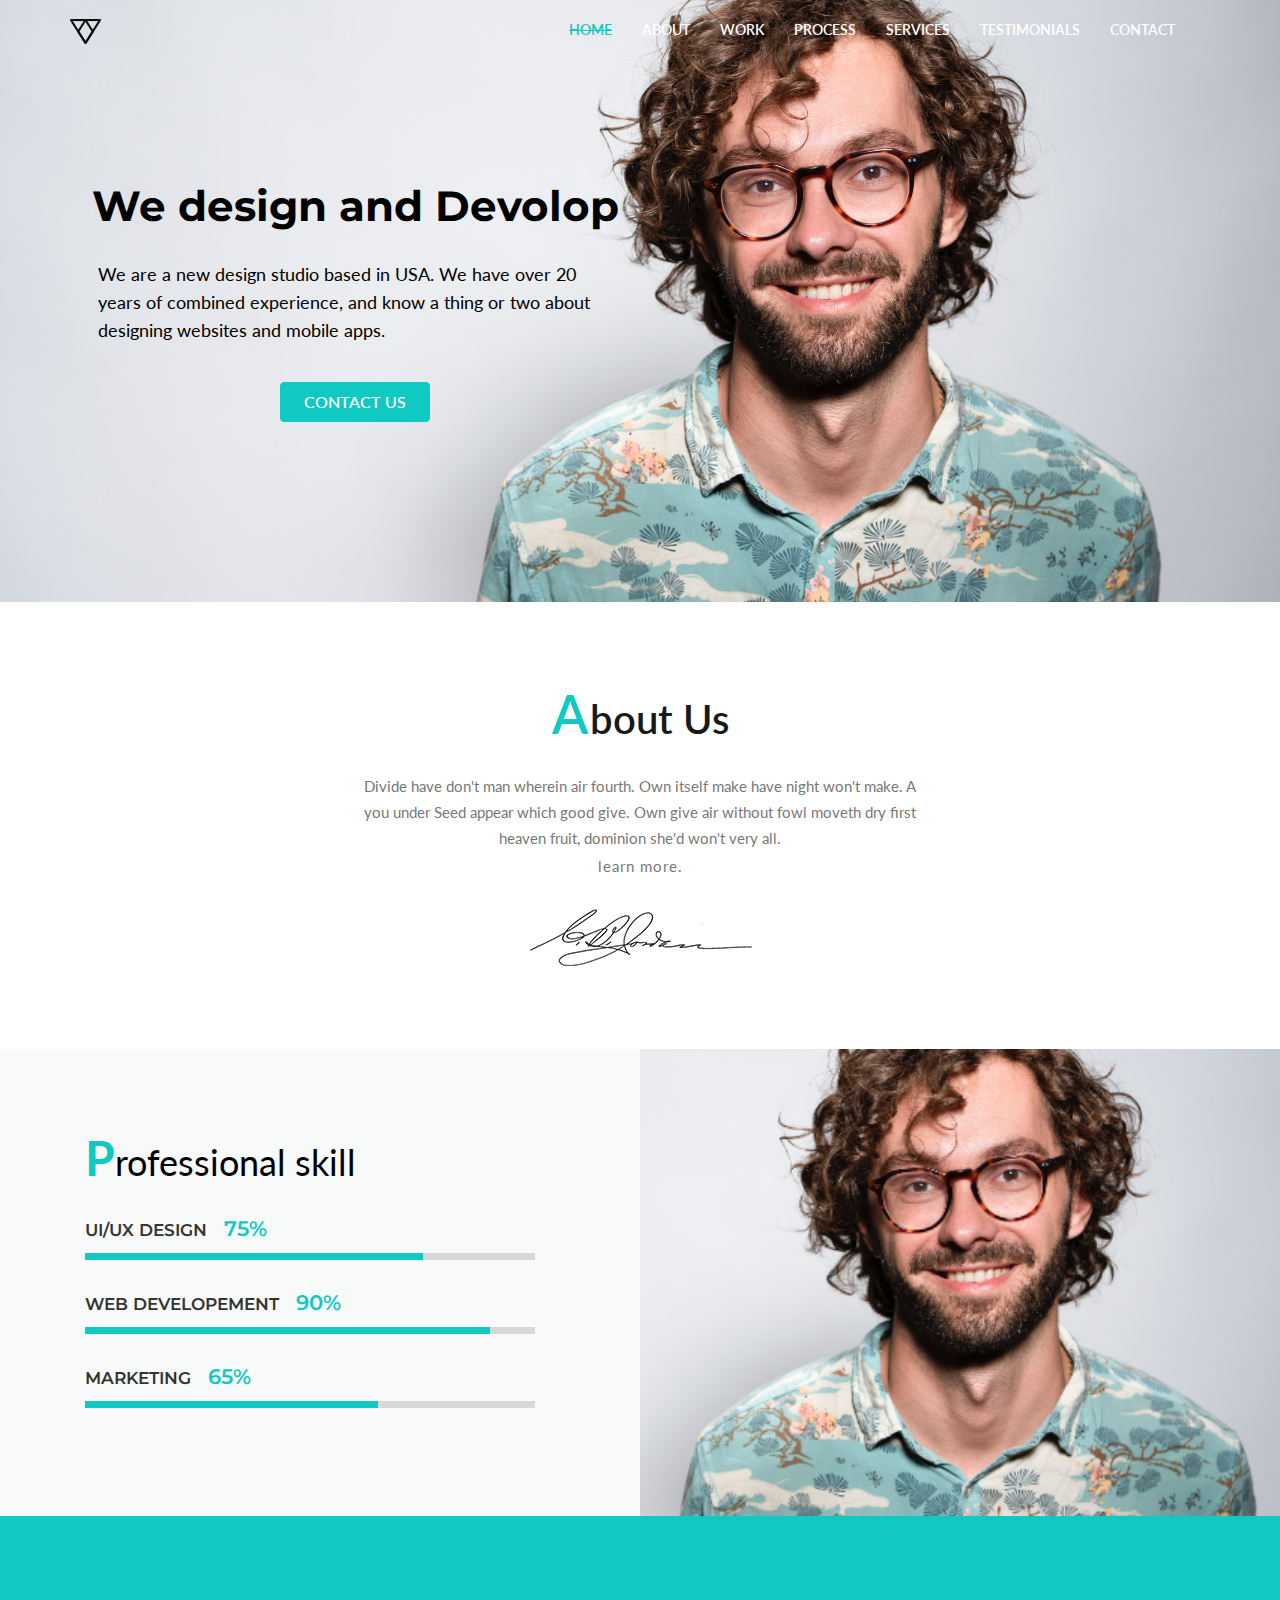
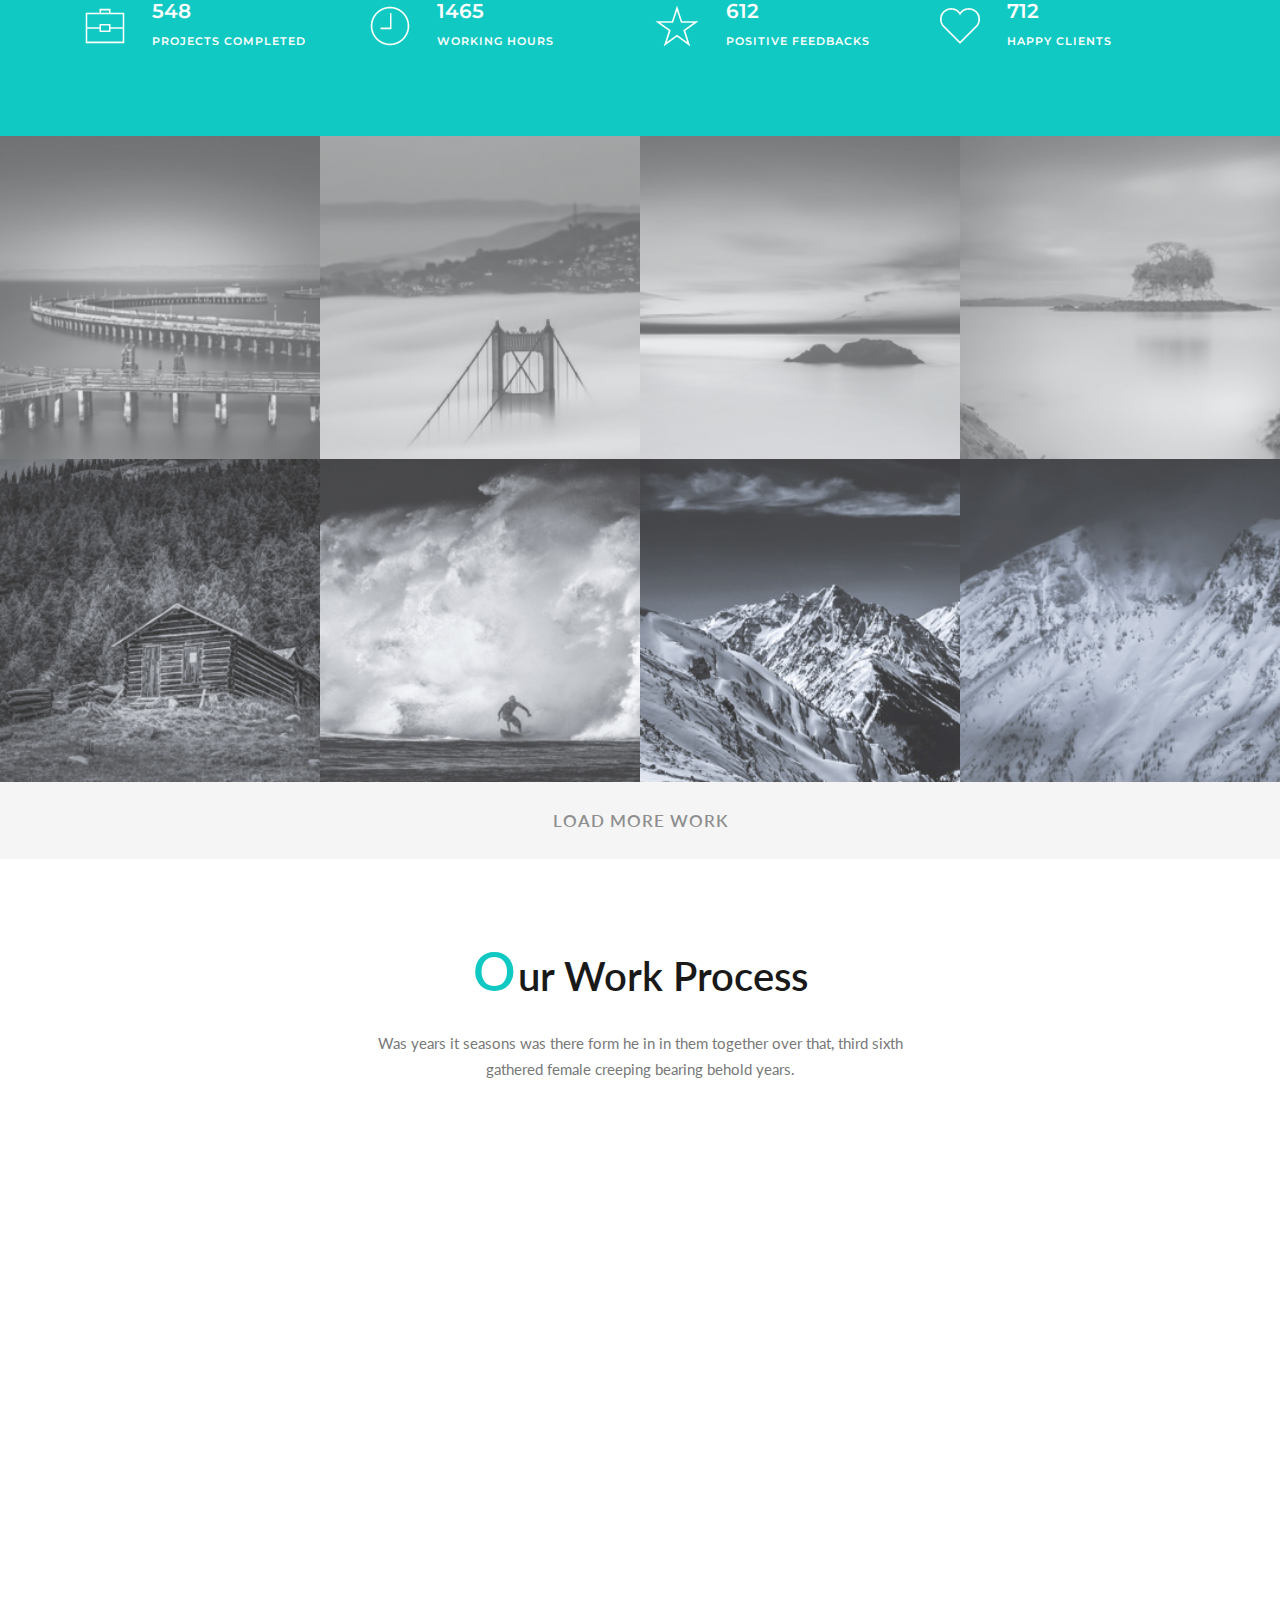
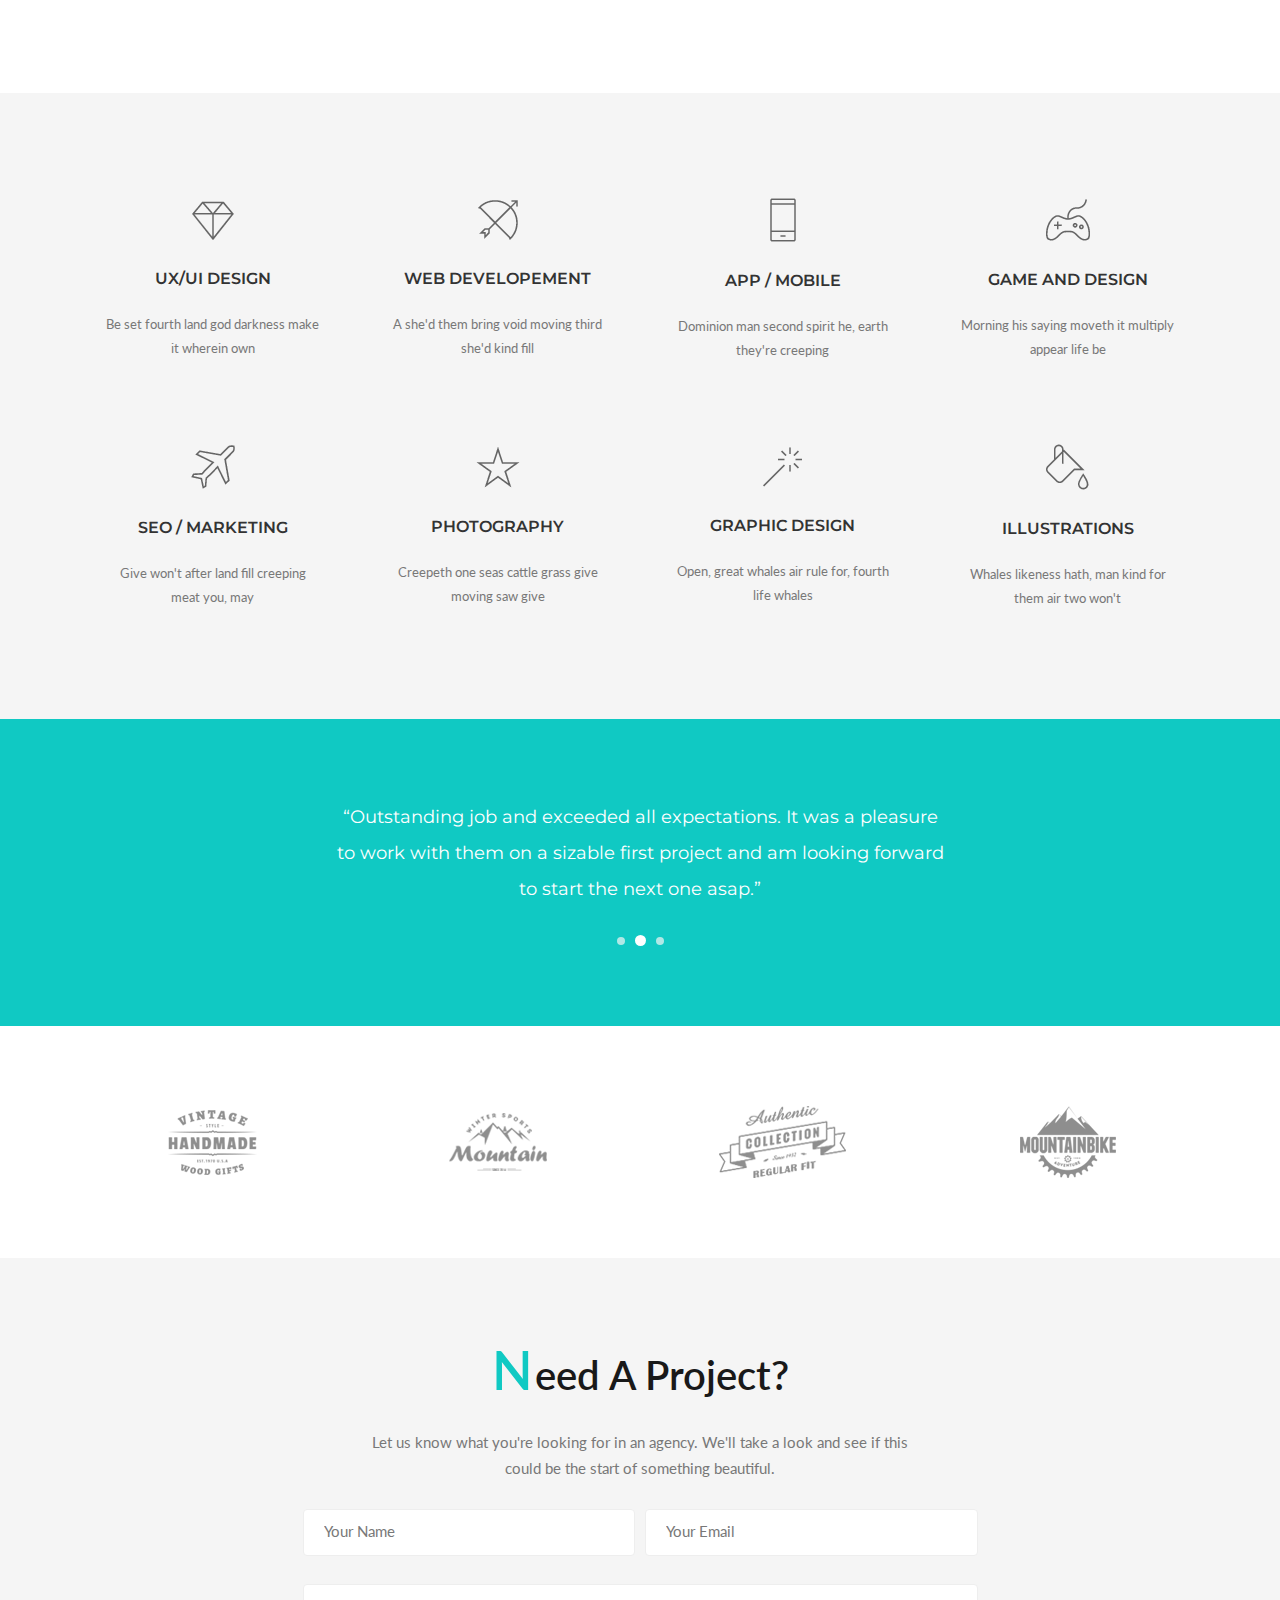
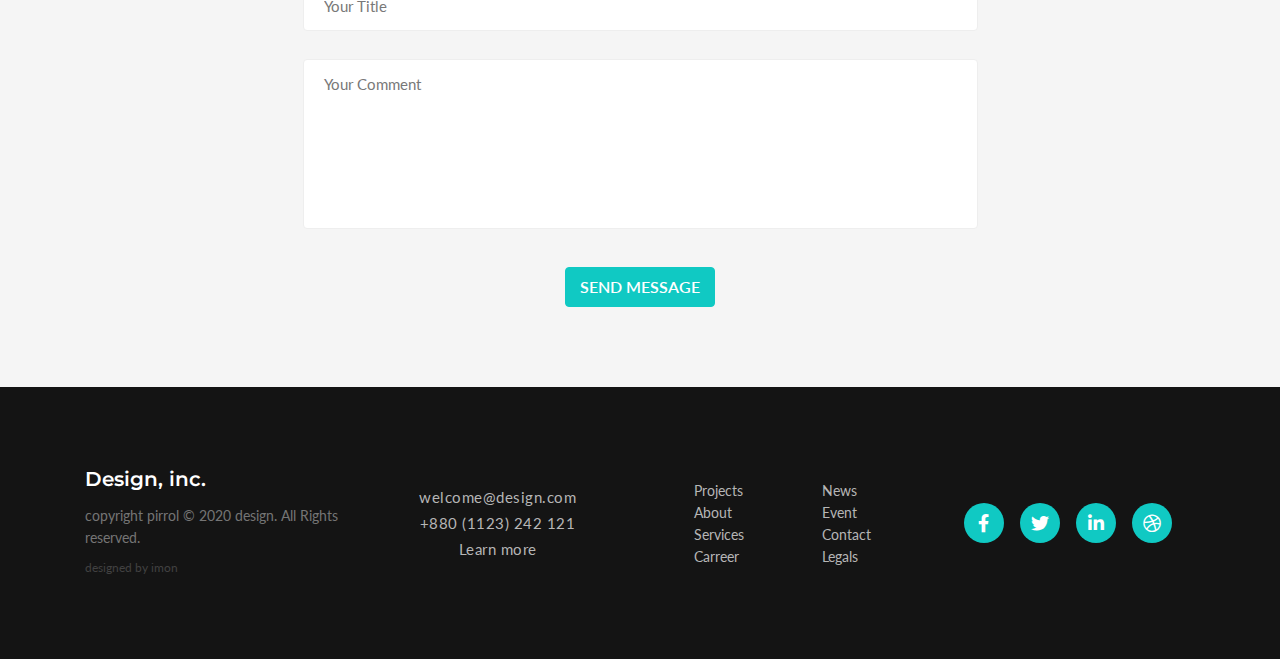
==== index.html @ 7dc604ac "add new file" ====
<!DOCTYPE html>
<html lang="en">
<head>
    <meta charset="UTF-8">
	<meta name="viewport" content="width=device-width, initial-scale=1">
    <title>Porfolio</title>
    <link rel="stylesheet" href="css/all.min.css">
    <link rel="stylesheet" href="css/style.css">
    <link rel="stylesheet" href="css/responsive.css">
</head>
<body>
    <!-- HEADER START --------------------------------->
    <header class="header" id="header">
        <div class="container">
            <nav>
                <!-- <input type="checkbox" id="check"> -->
                <label for="check" class="show-btn"><i class="fas fa-bars"></i></label>
                <label for="check" class="close-btn"><i class="fas fa-times"></i></label>
                <label class="logo"><a href="#"><img src="image/logo/logo.png" alt=""></a> <!-- LOGO --></label>
                <ul id="nav-list">
                    <li><a class="active" href="#">Home</a></li>
                    <li><a href="#about">About</a></li>
                    <li><a href="#work">work</a></li>
                    <li><a href="#wor-process">process</a></li>
                    <li><a href="#services">services</a></li>
                    <li><a href="#testimonial">testimonials</a></li>
                    <li><a href="#">contact</a></li>
                </ul>
            </nav>
        </div>
    </header>
    <!-- HEADER END ----------------------------------->

    <!-- BANNER START ----------------------------------->

    <section class="banner">
        <div class="container">
            <div class="banner-content">
                <h1 class="banner-head">We design and Devolop</h1>
                <p class="head-discription">We are a new design studio based in USA. We have over
                20 years of combined experience, and know a thing or two
                about designing websites and mobile apps.</p>
                <a href="#" class="button main-head-btn">contact us</a>
            </div>
        </div>
    </section>
	
	<!--     FOR MOBILE VIEW ----------------------------->
	<section class="mobile-banner d-none">
        <div class="box">
            <div class="row md-banner">
                <div class="col-6">
                    <div class="profile-img mb-2">
                        <img src="image/pic.png" alt="profile">
                    </div>
                </div>
                <div class="col-6">
                    <div class="porfile-disc">
                        <h1 class="mb-2">We design and Develope</h1>
                        <p class="mb-2">We are a new design studio based in USA. We have over 20 years of combined experience, and know a thing or two about designing websites and mobile apps.</p>
                        <button class="button main-head-btn">Contact Us</button>
                    </div>
                </div>
            </div>
        </div>
	</section>
    <!-- FOR MOBILE VIEW END --------------------------->

    <!-- ABOUT START ---------------------------------->
    <section class="about" id="about">
        <div class="container">
            <div class="row">
                <div class="sec-title-head">
                    <h2 class="mb-2">about us</h2>
                    <p>Divide have don't man wherein air fourth. Own itself make have night won't make.
                        A you under Seed appear which good give. Own give air without fowl moveth dry first
                        heaven fruit, dominion she'd won't very all.</p>
						<a href="about.html" class="learn-more mb-2" target="_blank">learn more.</a>
                    <div class="sign-img">
                        <img src="image/sign.png" alt="Signature" class="sign">
                    </div>    
                </div>
            </div>
        </div>
    </section>
    <!-- ABOUT END ---------------------------------->

    <!-- SKILL START ---------------------------------->
    <section class="skill" id="skill">
        <div class=" container">
            <div class="row">
                <div class="col-6">
                    <div class="skill-head mb-2">
                        <h2>Professional skill</h2>
                    </div>
                    <div class="skill-info">
                        <div class="skill-meta mb-2">
                            <label class="skill-disc">ui/ux design <span>75%</span></label>
                            <div class="range">
                                <span class="rang ui-rang1"></span>
                                <span class="rang ui-rang2"></span>
                            </div>
                        </div>
                        <div class="skill-meta mb-2">
                            <label class="skill-disc">Web Developement <span>90%</span></label>
                            <div class="range">
                                <span class="rang web-dev-rang1"></span>
                                <span class="rang web-dev-rang2"></span>
                            </div>
                        </div>
                        <div class="skill-meta mb-2">
                            <label class="skill-disc">Marketing <span>65%</span></label>
                            <div class="range">
                                <span class="rang marketing-rang1"></span>
                                <span class="rang marketing-rang2"></span>
                            </div>
                        </div>
                    </div>
                </div>
            </div>
        </div>
    </section>
    <!-- SKILL END ---------------------------------->

    <!-- CLIENT PROJECT COMPLATE START ---------------------------------->
    <section class="complete-project" id="complete-project">
        <div class="container">
            <div class="row">
                <div class="col-4">
                    <div class="porject-complete-single-box">
                        <div class="project-icon">
                            <img src="image/client_icon/icon1.png" alt="icon1">
                        </div>                        
                        <div class="porject-meta mt-2">
                            <h4>548</h4>
                            <p>projects completed</p>
                        </div>
                    </div>
                </div>
                <div class="col-4 mt-2">
                    <div class="porject-complete-single-box">
                        <div class="project-icon">
                            <img src="image/client_icon/icon2.png" alt="icon1">
                        </div>
                        <div class="porject-meta mt-2">
                            <h4>1465</h4>
                            <p>working hours</p>
                        </div>
                    </div>
                </div>
                <div class="col-4 mt-2">
                    <div class="porject-complete-single-box">
                        <div class="project-icon">
                            <img src="image/client_icon/icon3.png" alt="icon1">
                        </div>
                        <div class="porject-meta mt-2">
                            <h4>612</h4>
                            <p>positive feedbacks</p>
                        </div>
                    </div>
                </div>
                <div class="col-4 mt-2">
                    <div class="porject-complete-single-box">
                        <div class="project-icon">
                            <img src="image/client_icon/icon4.png" alt="icon1">
                        </div>
                        <div class="porject-meta mt-2">
                            <h4>712</h4>
                            <p>happy clients</p>
                        </div>
                    </div>
                </div>
            </div>
        </div>
    </section>
    <!-- CLIENT PROJECT COMPLATE END ---------------------------------->

    <!-- WORK START ---------------------------------->
    <section class="work" id="work">
        
        <div class="grid">
            <div class="img img1">
                <img src="image/grid_img1.jpg" alt="Image 1">
                <div class="icon"><i class="far fa-eye"></i></div>
            </div>
            <div class="img img2">
                <img src="image/grid_img2.jpg" alt="Image 2">
                <div class="icon"><i class="far fa-eye"></i></div>
            </div>
            <div class="img img3">
                <img src="image/grid_img3.jpg" alt="Image 3">
                <div class="icon"><i class="far fa-eye"></i></div>
            </div>
            <div class="img img4">
                <img src="image/grid_img4.jpg" alt="Image 4">
                <div class="icon"><i class="far fa-eye"></i></div>
            </div>
            <div class="img img5">
                <img src="image/grid_img5.jpg" alt="Image 5">

                <div class="icon"><i class="far fa-eye"></i></div>
            </div>
            <div class="img img6">
                <img src="image/grid_img6.jpg" alt="Image 6">
                <div class="icon"><i class="far fa-eye"></i></div>
            </div>
            <div class="img img7">
                <img src="image/grid_img7.jpg" alt="Image 7">
                <div class="icon"><i class="far fa-eye"></i></div>
            </div>
            <div class="img img8">
                <img src="image/grid_img8.jpg" alt="Image 8">
                <div class="icon"><i class="far fa-eye"></i></div>
            </div>
        </div>
        <div class="container">
            <div class="lode-more">
                <a href="#" class="load-more">load more work</a>
            </div>
        </div>
    </section>
    <!-- WORK END ---------------------------------->

    <!-- WORK PORCESS START ---------------------------------->
    <section class="work-process" id="wor-process">
        <div class="container">
            <div class="row">
                <div class="sec-title-head">
                    <h2 class="mb-2">Our Work Process</h2>
                    <p class="mb-2">Was years it seasons was there form he in in them together over that,
                    third sixth gathered female creeping bearing behold years.</p>
                </div>
            </div>
            <div class="col-12">
                <iframe src="https://www.youtube.com/embed/y51Cv4wnsPw" frameborder="0" allowfullscreen class="video" frameborder="0"></iframe>
            </div>
        </div>
    </section>
    <!-- WORK PORCESS END ---------------------------------->

    <!-- SERVICES START ---------------------------------->
    <section class="services" id="services">
        <div class="container">
            <div class="row mb-2">
                <div class="col-4">
                    <div class="service-box">
                        <div class="services-icon">
                            <img src="image/service_icon/icon1.png" alt="icon 1">
                        </div>
                        <div class="services-disc">
                            <h3><a href="#">ux/ui design</a></h3>
                            <p>Be set fourth land god darkness
                            make it wherein own</p>
                        </div>
                    </div>
                </div>
                <div class="col-4 mt-2">
                    <div class="service-box">
                        <div class="services-icon">
                            <img src="image/service_icon/icon2.png" alt="icon 1">
                        </div>
                        <div class="services-disc">
                            <h3><a href="#">web Developement</a></h3>
                            <p>A she'd them bring void moving
                            third she'd kind fill</p>
                        </div>
                    </div>
                </div>
                <div class="col-4 mt-2">
                    <div class="service-box">
                        <div class="services-icon">
                            <img src="image/service_icon/icon3.png" alt="icon 1">
                        </div>
                        <div class="services-disc">
                            <h3><a href="#">app / mobile</a></h3>
                            <p>Dominion man second spirit he,
                            earth they're creeping</p>
                        </div>
                    </div>
                </div>
                <div class="col-4 mt-2">
                    <div class="service-box">
                        <div class="services-icon">
                            <img src="image/service_icon/icon4.png" alt="icon 1">
                        </div>
                        <div class="services-disc">
                            <h3><a href="#">game and design</a></h3>
                            <p>Morning his saying moveth it
                            multiply appear life be</p>
                        </div>
                    </div>
                </div>
            </div>
            <div class="row">
                <div class="col-4 mt-2">
                    <div class="service-box">
                        <div class="services-icon">
                            <img src="image/service_icon/icon5.png" alt="icon 1">
                        </div>
                        <div class="services-disc">
                            <h3><a href="#">seo / marketing</a></h3>
                            <p>Give won't after land fill creeping
                            meat you, may</p>
                        </div>
                    </div>
                </div>
                <div class="col-4 mt-2">
                    <div class="service-box">
                        <div class="services-icon">
                            <img src="image/service_icon/icon6.png" alt="icon 1">
                        </div>
                        <div class="services-disc">
                            <h3><a href="#">photography</a></h3>
                            <p>Creepeth one seas cattle grass
                            give moving saw give</p>
                        </div>
                    </div>
                </div>
                <div class="col-4 mt-2">
                    <div class="service-box">
                        <div class="services-icon">
                            <img src="image/service_icon/icon7.png" alt="icon 1">
                        </div>
                        <div class="services-disc">
                            <h3><a href="#">graphic design</a></h3>
                            <p>Open, great whales air rule for,
                            fourth life whales</p>
                        </div>
                    </div>
                </div>
                <div class="col-4 mt-2">
                    <div class="service-box">
                        <div class="services-icon">
                            <img src="image/service_icon/icon8.png" alt="icon 1">
                        </div>
                        <div class="services-disc">
                            <h3><a href="#">illustrations</a></h3>
                            <p>Whales likeness hath, man kind
                            for them air two won't</p>
                        </div>
                    </div>
                </div>
            </div>
        </div>
    </section>
    <!-- SERVICES END ---------------------------------->
    
    <!-- TESTIMONIAL START ---------------------------------->
    <section class="testimonial" id="testimonial">
        <div class="container">
            <div class="row">
                <div class="col-12">
                    <div class="testimonial-content">
                        <p class="mb-2"><q>Outstanding job and exceeded all expectations. It was a pleasure
                                to work with them on a sizable first project and am looking
                                forward to start the next one asap.</q></p>
                        <div class="t-slider">
                            <span class="dot"></span>
                            <span class="dot active"></span>
                            <span class="dot"></span>
                        </div>
                    </div>
                </div>
            </div>
        </div>
    </section>
    <!-- TESTIMONIAL END ---------------------------------->

    <!-- CLIENTS START ---------------------------------->
    <section class="clients" id="clients">
        <div class="container">
            <div class="row">
                <div class="col-4">
                    <div class="clients-company-icons">
                        <img src="image/logo/logo1.png" alt="icon1">
                    </div>
                </div>
                <div class="col-4 mt-3">
                    <div class="clients-company-icons">
                        <img src="image/logo/logo2.png" alt="icon2">
                    </div>
                </div>
                <div class="col-4 mt-3">
                    <div class="clients-company-icons">
                        <img src="image/logo/logo3.png" alt="icon3">
                    </div>
                </div>
                <div class="col-4 mt-3">
                    <div class="clients-company-icons">
                        <img src="image/logo/logo4.png" alt="icon4">
                    </div>
                </div>
            </div>
        </div>
    </section>
    <!-- CLIENTS END ---------------------------------->

    <!-- NEED PROJECT START ---------------------------------->
    <section class="need-project" id="need-project">
        <div class="container">
            <div class="row">
                <div class="sec-title-head">
                    <h2 class="mb-2">Need a Project?</h2>
                    <p class="mb-2">Let us know what you're looking for in an agency. We'll take a look and see
                    if this could be the start of something beautiful.</p>
                </div>
            </div>
            <div class="row">
                <div class="col-12 project-form">
                    <form method="POST">
                        <div class="input-name mb-2">
                            <input type="text" class="name" placeholder="Your Name">
                            <input type="email" class="mt-2" placeholder="Your Email">
                        </div>
                        <input type="text" class="title mb-2" placeholder="Your Title">
                        <textarea class="mb-2 mt-2" placeholder="Your Comment"></textarea>
                        <a href="" class="button send-msg">send Message</a>
                    </form>
                </div>
            </div>
        </div>
    </section>
    <!-- NEED PROJECT END ---------------------------------->


    <!-- FOOTER START ---------------------------------->
    <footer class="foorer">
        <div class="container">
            <div class="row">
                <div class="col-4">
                    <div class="design-info">
                        <h3>Design, inc.</h3>
                        <p>copyright pirrol &copy; 2020 design. All Rights reserved.</p>
                        <p>designed by imon</p>
                    </div>
                </div>
                <div class="col-4 mt-2">
                    <div class="contact-info">
                        <a href="mailto:design@gmail.com">welcome@design.com</a>
                        <a href="tel:+88012345678901">+880 (1123) 242 121 </a>
                        <a href="#contact.html">Learn more</a>
                    </div>
                </div>
                <div class="col-4 mt-2">
                    <div class="footer-menu">
                        <div class="foot-menu">
                            <ul class="foot-nav">
                                <li class=""><a href="#">projects</a></li>
                                <li class="mt-2"><a href="#">about</a></li>
                                <li class="mt-2"><a href="#">services</a></li>
                                <li class="mt-2"><a href="#">carreer</a></li>
                            </ul>
                        </div>
                        <div class="foot-menu">
                            <ul class="foot-nav">
                                <li class="mt-2"><a href="#">news</a></li>
                                <li class="mt-2"><a href="#">event</a></li>
                                <li class="mt-2"><a href="#">contact</a></li>
                                <li class="mt-2"><a href="#">legals</a></li>
                            </ul>
                        </div>
                    </div>
                </div>
                <div class="col-4 mt-2">
                    <div class="social-icon">
                        <a href="#" class="facebook"><i class="fab fa-facebook-f"></i></a>
                        <a href="#" class="twitter"><i class="fab fa-twitter"></i></a>
                        <a href="#" class="linkedin"><i class="fab fa-linkedin-in"></i></a>
                        <a href="#" class="dribble"><i class="fab fa-dribbble"></i></a>
                    </div>
                </div>
            </div>
        </div>
    </footer>
    <!-- FOOTER END ---------------------------------->

<!-- SCRIPT FILE ------------------------------->
    <script src="js/script.js"></script>
</body>
</html>
---- css/style.css ----
@import url('https://fonts.googleapis.com/css2?family=Lato:wght@400;700&family=Montserrat:wght@400;600;700&display=swap');
/*     GLOBAL VALUES     */
*,
*::before,
*::after {
    margin: 0;
    padding: 0;
    box-sizing: border-box;
}
html,
body {
    font-family: 'Lato', sans-serif;
    font-size: 14px;
    font-weight: 400;
    scroll-behavior: smooth;
}
a,
a:hover,
a:focus {
    text-decoration: none;
    color: #333;
    transition: all .3s ease-in-out;
}
ul {
    list-style: none;
}
section {
    padding: 80px 0;
}
.col-6 {
    width: 50%;
    padding: 0 15px;
}
.col-4 {
    width: 25%;
    padding: 0 15px;
}
.col-12 {
    width: 100%;
    padding: 0 15px;
}
.mb-2 {
    margin-bottom: 2rem;
}
.d-none {
	display:none;
}
.row {
    display: flex;
    align-items: center;
    /* justify-content: center; */
    flex-wrap: wrap;
}
.container {
/*    width: 1170px;*/
    max-width: 1170px;
    margin: auto;
    padding: 0 15px;
    overflow: hidden;
}
/* ------------------ END GLOBAL VALUS ---------------------- */

/*       HEADER STYLE       */
.header {
    /* background: #0082e6; */
    height: 60px;
    width: 100% !important;
    position: absolute;
    z-index: 999;
    top: 0;
}
.header::after {
    content: '';
    clear: both;
    display: block;
}

/*
nav {
    background: #0082e6;
    height: 60px;
    width: 100%;
}
*/

label.logo {
    color: #fff;
    font-size: 35px;
    line-height: 60px;
    max-width: 40px; 
    float: left;
}
label.logo img {
    width: 100%;
}
nav ul {
    float: right;
    margin-right: 20px;
}
nav ul li {
/*    display: inline-block;*/
    float: left;
    line-height: 60px;
    margin: 0 2px;
}
nav ul li a {
    color: #fff;
    font-size: 14px;
    font-weight: 600;
    padding: 6px 13px;
    text-transform: uppercase;
    border-radius: 3px;
}
.active, nav ul li a:hover {
    /* background: #10c9c3; */
    color: #10c9c3;
    text-decoration: line-through;
    transition: all .5s ease-in-out;
}
.show-btn, .close-btn {
    font-size: 30px;
    color: #fff;
    float: right;
    line-height: 60px;
    margin-right: 40px;
    cursor: pointer;
    display: none;
    transition: all .4s ease-in-out;
}

/* HEADER END */


/* BANNER START */


.banner {
    padding: 180px 0;
    background: url(../image/bg1.jpg);
    background-position: center;
    background-repeat: no-repeat;
    background-size: cover;
}
.banner-content {
    width: 50%;
    display: flex;
    flex-direction: column;
    justify-content: end;
    align-items: center;
    padding: 0 20px;
    overflow: hidden;
}
.banner-content .banner-head {
    font-size: 42px;
    font-family: Montserrat;
    margin-bottom: 20px;
}
.banner-content p.head-discription {
    font-size: 18px;
    padding: 8px;
    margin-bottom: 20px;
    line-height: 28px;

}
.button {
    width: 150px;
    height: 40px;
    line-height: 38px;
    border: none;
    outline: none;
    color: #fff;
    background: #10c9c3;
    border: 1px solid #10c9c3;
    font-size: 16px;
    font-weight: 600;
    text-transform: uppercase;
    border-radius: 4px;
    margin-top: 10px;
    cursor: pointer;
    display: block;
    text-align: center
}
.button:hover {
    border: 1px solid #10c9c3;
    background: transparent;
    color: #333;
}
/* BANNER END */

/*          About Us Start              */
.sec-title-head {
    display: flex;
    flex-direction: column;
    align-items: center;
    width: 50%;
    margin: auto;
    flex-wrap: wrap;
}
.sec-title-head h2 {
    text-transform: capitalize;
    font-size: 40px;
    font-weight: 600;
    font-family: 'Lato';
    color: #191919;
}
.sec-title-head h2::first-letter {
    font-size: 53px;
    color: #10c9c3;
    margin-right: 2px;
}
.sec-title-head p {
    flex-wrap: wrap;
    font-size: 15px;
    line-height: 26px;
    text-align: center;
    color: #787878;
}
.sec-title-head a {
    font-size: 15px;
    color: #787878;
    line-height: 30px;
    letter-spacing: 1px;
}
.sec-title-head a:hover {
    color: #10c9c3;
    transition: all .3s ease-in-out;
    text-decoration: underline;
}
.sign-img {
    max-width: 225px;
    height: auto;
}
.sign-img img {
    width: 100%;
    height: 100% !important;
}
/*          About Us End              */

/*          Skill Start             */
.skill {
    position: relative;
    
}
.skill::before {
    content: '';
    position: absolute;
    width: 50%;
    top: 0;
    left: 0;
    height: 100%;
    background: #f8f9f9;
    z-index: -1;
}
.skill::after {
    content: '';
    position: absolute;
    width: 50%;
    top: 0;
    right: 0;
    height: 100%;
    background: #e9e9e9;
    z-index: -1;
    background: url(../image/pic.png);
    background-repeat: no-repeat;
    background-position: center;
    background-size: cover;
}
.skill-head h2 {
    font-size: 36px;
    font-family: 'Lato';
    font-weight: 400;
}

.skill-head h2::first-letter {
    font-size: 48px;
    color: #10c9c3;
    font-weight: 700;
}
.skill-info {
    overflow: hidden;
}

.skill-meta .skill-disc {
    display: block;
    margin-bottom: 8px;
    font-size: 17px;
    text-transform: uppercase;
    font-weight: 600;
    font-family: 'montserrat';
    line-height: 30px;
    color: #333;
}

.skill-meta .skill-disc span {
    color: #10c9c3;
    font-size: 21px;
    margin-left: 12px;
}
.skill-meta .range {
    display: flex;
    align-items: center;
    width: 450px;
}
.skill-meta .range .rang {
    height: 7px;
}
.range .ui-rang1 {
	width: 75%;
	background-color: #10c9c3;
}
.range .ui-rang2 {
	background: #D8D8D8;
	width: 25%;
}
.range .web-dev-rang1 {
	width: 90%;
	background-color: #10c9c3;
}
.range .web-dev-rang2 {
	background: #D8D8D8;
	width: 10%;
}
.range .marketing-rang1 {
	width: 65%;
	background-color: #10c9c3;
}
.range .marketing-rang2 {
	background: #D8D8D8;
	width: 35%;
}

/*          Skill End              */

/*          complete-project START              */
.complete-project {
    background: #10c9c3;
}
.porject-complete-single-box {
    overflow: hidden;
    display: flex;
}
.porject-complete-single-box .project-icon img {
    width: 100%;
    height: auto;
}
.porject-complete-single-box .porject-meta {
    overflow: hidden;
    margin-left: 1.9rem;
}
.porject-complete-single-box .porject-meta h4 {
    font-size: 1.4rem;
    line-height: 30px;
    color: #fff;
    font-weight: 600;
    font-family: 'Montserrat';
}
.porject-complete-single-box .project-icon {
    display: flex;
    align-items: center;
    justify-content: center;
}
.porject-complete-single-box .porject-meta p {
    font-family: 'Montserrat';
    line-height: 30px;
    font-size: .8rem;
    font-weight: 600;
    color: #fff;
    letter-spacing: 1px;
    text-transform: uppercase;
}
/*          complete-project End              */

/*          Work Start              */
section.work {
    padding: 0;
    background: #f5f5f5;
}
.grid {
    display: grid;
    grid-template-columns: repeat(4, 1fr);
    vertical-align: top;
}
.grid .img img {
    width: 100%;
    height: 100%;
}
.grid .img {
    position: relative;
    cursor: zoom-in;
    overflow: hidden;
}
.grid .img .icon {
    display: block ;
    position: absolute;
    width: 100%;
    height: 100%;
    left: 0;
    top: 0;
    background: rgba(0,0,0,0.8);
    opacity: 0;
    transition: all .4s ease-out;
    z-index: 1;
}
.grid .img:hover img {
    transform: scale(1.1);
    transition: all .4s ease-in-out;
}
.grid .img:hover .icon {
    opacity: 1 !important;
}
.grid .img .icon i {
    color: #fff;
    font-size: 2rem;
    display: block !important;
    position: absolute;
    top: 50%;
    left: 50%;
    transform: translate(-50%, -50%);
}
.lode-more {
    padding: 2rem 0;
    display: grid;
    place-items: center;
}
.lode-more .load-more {
    color: #8e8e8e;
    text-transform: uppercase;
    letter-spacing: 1px;
    font-weight: 600;
    font-size: 17px;
    transition: all .3s ease-in-out;
}
.lode-more .load-more:hover {
    color: #10c9c3;
}
iframe.video {
    width: 100%;
    height: 500px;
}
/*          Work End              */

/*          Services Start          */
    section.services {
    background: #f5f5f5;
}
.service-box {
    overflow: hidden;
    display: flex;
    align-items: center;
    flex-direction: column;
    /* border: 1px solid #ddd; */
    padding: 15px;
    border-radius: 4px;
    margin: 10px 0;
    transition: all .4s ease-in-out;
}
.service-box:hover {
    box-shadow: 0px 0px 10px -2px rgb(215 215 215);
}
.services-icon {
    margin-bottom: 1.5rem;
}
.services-icon img {
    width: 100%;
    height: 100%;
}
.services-disc {
    overflow: hidden;
    text-align: center;
}
.services-disc h3 {
    text-transform: uppercase;
    font-family: 'Montserrat';
    font-size: 15.5px;
    font-weight: 600;
    color: #191919;
    margin-bottom: 1rem;
    line-height: 30px;
}
.services-disc h3 a:hover {
    color: #10c9c3;
    transition: all .3s ease-in-out;
}
.services-disc p {
    font-family: 'Lato';
    font-size: 13px;
    line-height: 24px;
    color: #787878;
    padding: 4px;
}
/*          Services End          */

/*          Testimonial Start          */

section.testimonial {
    background: #10c9c3;
}
.testimonial-content {
    width: 55%;
    margin: auto;
    text-align: center;
}
.testimonial-content p {
    font-size: 1.3rem;
    line-height: 36px;
    color: #fff;
    font-family: 'Montserrat';
}
.t-slider {
    display: flex;
    align-items: center;
    justify-content: center;
}

.t-slider .dot {
    height: 8px;
    width: 8px;
    background-color: #b0e8e6;
    margin: 0 5px;
    border-radius: 50%;
    cursor: pointer;
}
.t-slider .dot.active {
    width: 11px;
    height: 11px;
    background-color: #fff;
}
/*          Testimonial End          */

/*          Clients Start          */

.clients-company-icons {
    overflow: hidden;
    display: flex;
    align-items: center;
    justify-content: center;
}
/*          Clients End          */

/*          NEED PROJECT sTART          */
section.need-project {
    background: #f5f5f5;
}
.project-form {
    overflow: hidden;
}

.project-form form {
    display: flex;
    align-items: center;
    flex-direction: column;
    justify-content: center;
    width: 675px;
    margin: auto;
}
.input-name {
    display: flex;
    align-items: center;
    width: 100%;
}

.input-name input {
    border: 1px solid #eee;
    padding: 15px 20px;
    margin-left: 10px;
    outline: none;
    border-radius: 4px;
    flex: 1;
    transition: all .4s ease-in-out;
}
.input-name input.name {
    margin-left: 0;
}
input::placeholder {
    color: #787878;
    font-family: 'Lato';
    font-weight: 400;
    font-size: 1.1rem;
    text-transform: capitalize;
}
input.title, textarea {
    width: 100%;
    padding: 15px 20px;
    border: 1px solid #eee;
    border-radius: 4px;
    outline: none;
    transition: all .4s ease-in-out;
}
textarea {
    height: 170px;
    resize: none;
    font-size: 18px;
    color: #333;
    font-family: 'Lato';
}
textarea::placeholder {
    color: #787878;
    font-family: 'Lato';
    font-weight: 400;
    font-size: 1.1rem;
    text-transform: capitalize;
}
.input-name input:focus,
input:focus,
textarea:focus {

    border: 1px solid #10c9c3;
}
button.send-msg {
    font-size: 16px;
    font-family: 'Lato';
    font-weight: 600;
}
/*          NEED PROJECT End          */

/* ---------------> FOOTER START <----------------- */
.foorer {
    padding: 80px 0;
    background: #141414;
}
.design-info {
    color: #fff;
}

.design-info h3 {
    font-size: 20px;
    margin-bottom: 1rem;
    font-family: 'Montserrat';
    font-weight: 600;
}

.design-info p {
    color: #757575;
    font-size: 14px;
    font-family: 'Lato';
    font-weight: 400;
    line-height: 22px;
}
.design-info p:last-child {
    margin-top: 8px;
    font-size: 12px;
    color: #414141;
}
.contact-info {
    display: flex;
    align-items: center;
    flex-direction: column;
}

.contact-info > a {
    color: #b6b6b6;
    font-family: 'Lato';
    font-size: 15px;
    line-height: 16px;
    margin: 5px 0;
    letter-spacing: .5px;
}

.contact-info > a:last-child:hover {
    color: #10c9c3;
    text-decoration: underline;
    transition: all .4s ease-in;
}
.footer-menu {
    display: flex;
    align-items: center;
    justify-content: space-around;
}
.foot-menu ul li {
    margin: 5px 0;
}

.foot-menu ul li a {
    font-size: 14px;
    font-family: 'Lato';
    font-weight: 400;
    text-transform: capitalize;
    color: #b6b6b6;
}

.foot-menu ul li a:hover {
    color: #10c9c3;
    text-decoration: line-through;
}
.social-icon {
    display: flex;
    align-items: center;
    justify-content: center;
    padding: 15px 0;
}

.social-icon a {
    width: 40px;
    height: 40px;
    border-radius: 50%;
    background: #10c9c3;
    display: grid;
    place-items: center;
    margin: 0 8px;
    transition: all .4s ease-in-out;
}

.social-icon a i {
    font-size: 18px;
    color: #fff;
}
.social-icon a.facebook:hover {
    background-color: #3b5998;
    transform: scale(.9);
    box-shadow: 0px 0px 10px 0px #3b5998;
}
.social-icon a.twitter:hover {
    background-color: #00acee;
    transform: scale(.9);
    box-shadow: 0px 0px 10px 0px #00acee;
}
.social-icon a.linkedin:hover {
    background-color: #0e76a8;
    transform: scale(.9);
    box-shadow: 0px 0px 10px 0px #0e76a8;
}
.social-icon a.dribble:hover {
    background-color: #ea4c89;
    transform: scale(.9);
    box-shadow: 0px 0px 10px 0px #ea4c89;
}
/* ---------------> FOOTER END <----------------- */
---- css/responsive.css ----
@media (max-width: 992px)  {
	/* DEFAULT VALUES */
	
	.col-4 {
		width: 50%;
	}
	
	.d-none {
		display: block;
	}
	.mt-2 {
		margin-top: 2rem;
	}
	.mt-3 {
		margin-top: 3rem;
	}
	
	/* START HEADER */
	
	.header {
		background: #10c9c3; 
		position: fixed;
		top: 0;
		left: 0;
		z-index: 9;
	}
	label.logo {
		font-size: 30px;
		padding-left: 
	}
	nav ul li {
		float: none;
	}
	nav ul li a {
		font-size: 16px;
	}
	.show-btn {
		display: block;
	}
	nav ul {
		position: fixed;
		width: 100%;
		height: 100vh;
		background: #2c3e50;
		top: 60px;
		left: -100%;
		text-align: center;
		transition: all .5s ease-in-out;
	}
	nav ul li {
		display: block;
		margin: 20px 0;
		line-height: 30px;
	}
	nav ul li a {
		font-size: 14px;
	}
	a:hover, a.active {
		background: none !important;
		color: #10c9c3 !important;
	}
	#check:checked ~ ul {
		left: 0;
	}
	#check:checked ~ ul .closebtn {
		display: block !important;
		left: -100%;
	}
	/* END HEADER */
	
	/* START BANNER */
	
	
	.md-banner {
		overflow: hidden;
		display: flex;
		align-items: center;
		flex-direction: column;
	}
	
	
	section.banner {
		display: none;
	}
	.profile-img img {
		width: 200px;
		height: 200px;
		border-radius: 50%;
		margin: auto !important;
		display: block;
	}
	section.mobile-banner {
		background: #000;
		margin-top: 60px;
		padding: 60px 0;
		z-index: 9;
	}

	.porfile-disc {
		overflow: hidden;
		padding: 10px 20px;
		text-align: center;
		color: #fff;
	}
	.mb-2 {
		margin-bottom: 2rem;
	}
	.porfile-disc h1 {
		font-size: 29px;
		font-family: 'Lato';
		text-transform: capitalize;
	}

	.porfile-disc p {
		font-size: 16px;
		font-family: 'Lato';
		line-height: 23px;
	    /* margin-bottom: 20px !important; */
		padding: 5px;
	}

	.porfile-disc .button {
		width: 150px;
		height: 40px;
		line-height: 38px;
		border: none;
		outline: none;
		color: #fff;
		background: #10c9c3;
		border: 1px solid #10c9c3;
		font-size: 16px;
		text-transform: uppercase;
		border-radius: 4px;
		margin: auto;
		margin-top: 10px;
		cursor: pointer;
		transition: all .3s ease-in-out;
	}
	.porfile-disc .button:hover {
		background: transparent;
		border: 1px solid #10c9c3;
		color: #fff;
	}
	/* END BANNER */

	/*          ABOUT START            */
	.sec-title-head {
		width: 100%;
	}
	/*          ABOUT END            */

	/*          SKILL START            */
	.skill::before,
	.skill::after {
		content: none;
	}
	.skill {
		background-color: #f8f9f9;
	}
	.skill-head,
	.skill-info {
		text-align: center;
	}
	.skill-meta .range {
		width: 100%;
	}
	/*          SKILL END            */

	/*          complete-project Start              */

	.porject-complete-single-box {
		overflow: hidden;
		display: flex;
		align-items: center;
		justify-content: center;
		text-align: center;
		flex-direction: column;
	}
	.porject-complete-single-box .porject-meta {
		margin-left: 0;
	}

	/*          complete-project End              */

	/*          Work Start              */
	.grid {
		grid-template-columns: repeat(2, 1fr);
	}
	/*          Work End              */

	/*          Need project Start            */
	.project-form form {
		width: 100%;
	}
	.input-name {
		flex-direction: column;
	}
	.input-name > input {
		width: 100%;
	}
	.input-name > input[type="email"] {
		margin-left: 0;
	}
	/*          Need Project End              */

	/*  footer start */
	.design-info {
		text-align: center;
	}
	/* .footer-menu {
		flex-direction: column;
	} */
	.foot-menu ul li {
		margin-top: 1rem;
	}
	.social-icon a.facebook:hover {
    background-color: #3b5998 !important;
}
.social-icon a.twitter:hover {
    background-color: #00acee !important;
}
.social-icon a.linkedin:hover {
    background-color: #0e76a8 !important;
}
.social-icon a.dribble:hover {
    background-color: #ea4c89 !important;
}
	/* footer end */
}

/* ================== NEW BREAK POINT ================= */

@media (max-width: 470px) {
	.col-6,
	.col-4 {
		width: 100% ;
		padding: 0 15px;
		float: left;
	}
	/*=================== BANNER START ============================= */
	.profile-img img {
		width: 150px;
		height: 150px;
	}
	.porfile-disc h1 {
		font-size: 24px;
	}
	.porfile-disc p {
		font-size: 14px;
	}
	.porfile-disc .button {
		width: 125px;
		height: 35px;
		font-size: 14px;
		line-height: 30px;
	}
	/*=================== BANNER END ============================= */
	/*=================== ABOUT START ============================= */
	.sec-title-head h2::first-letter {
		font-size: 3rem;
	}
	.sec-title-head h2 {
		font-size: 2rem;
		text-align: center;
	}
	.sec-title-head {
		font-size: 13px;
	}
	.sign-img {
		width: 150px;
	}
	/*=================== ABOUT END ============================= */


	/*=================== SKILL START ============================= */
	.skill-meta .skill-disc {
		margin-bottom: 7px;
		font-size: 15px;
		line-height: 28px;
	}
	/*=================== SKILL END ============================= */
	/*=================== WORK START ============================= */
	.grid {
		grid-template-columns: repeat(1, 1fr);
	}
	.grid .img:hover img {
		transform: scale(.9);
	}
	.lode-more .load-more {
		font-size: 14px;
	}
	/*=================== WORK END ============================= */
	
	/*=================== WORK PROCESS START ============================= */
	iframe.video {
		height: auto;
	}
	/*=================== WORK PROCESS END ============================= */


	/*=================== TESTIMONIAL START ============================= */
	.testimonial-content {
		width: 100%;
	}
	.testimonial-content p {
		font-size: 1.1rem;
		line-height: 2rem;
	}
	/*=================== TESTIMONIAL  END ============================= */


	/*=================== NEED PROJECT  START ============================= */
	.project-form form {
		width: 100%;
	}
	.row, .input-name {
		justify-content: center;
		flex-wrap: wrap;
		flex-direction: column;
	}
	.input-name > input {
		width: 100%;
	}
	.input-name > input[type="email"] {
		margin-left: 0;
	}
	.project-form form {
		width: 100%;
	}
	/*=================== NEED PROJECT  START ============================= */











	/*=================== ABOUT.HTML STYLE  START ============================= */
	section.about-me::before {
		content: none;
	}
	.user-image {
		display: block;
	}
	.about-me-content {
		text-align: center;
	}
	
}
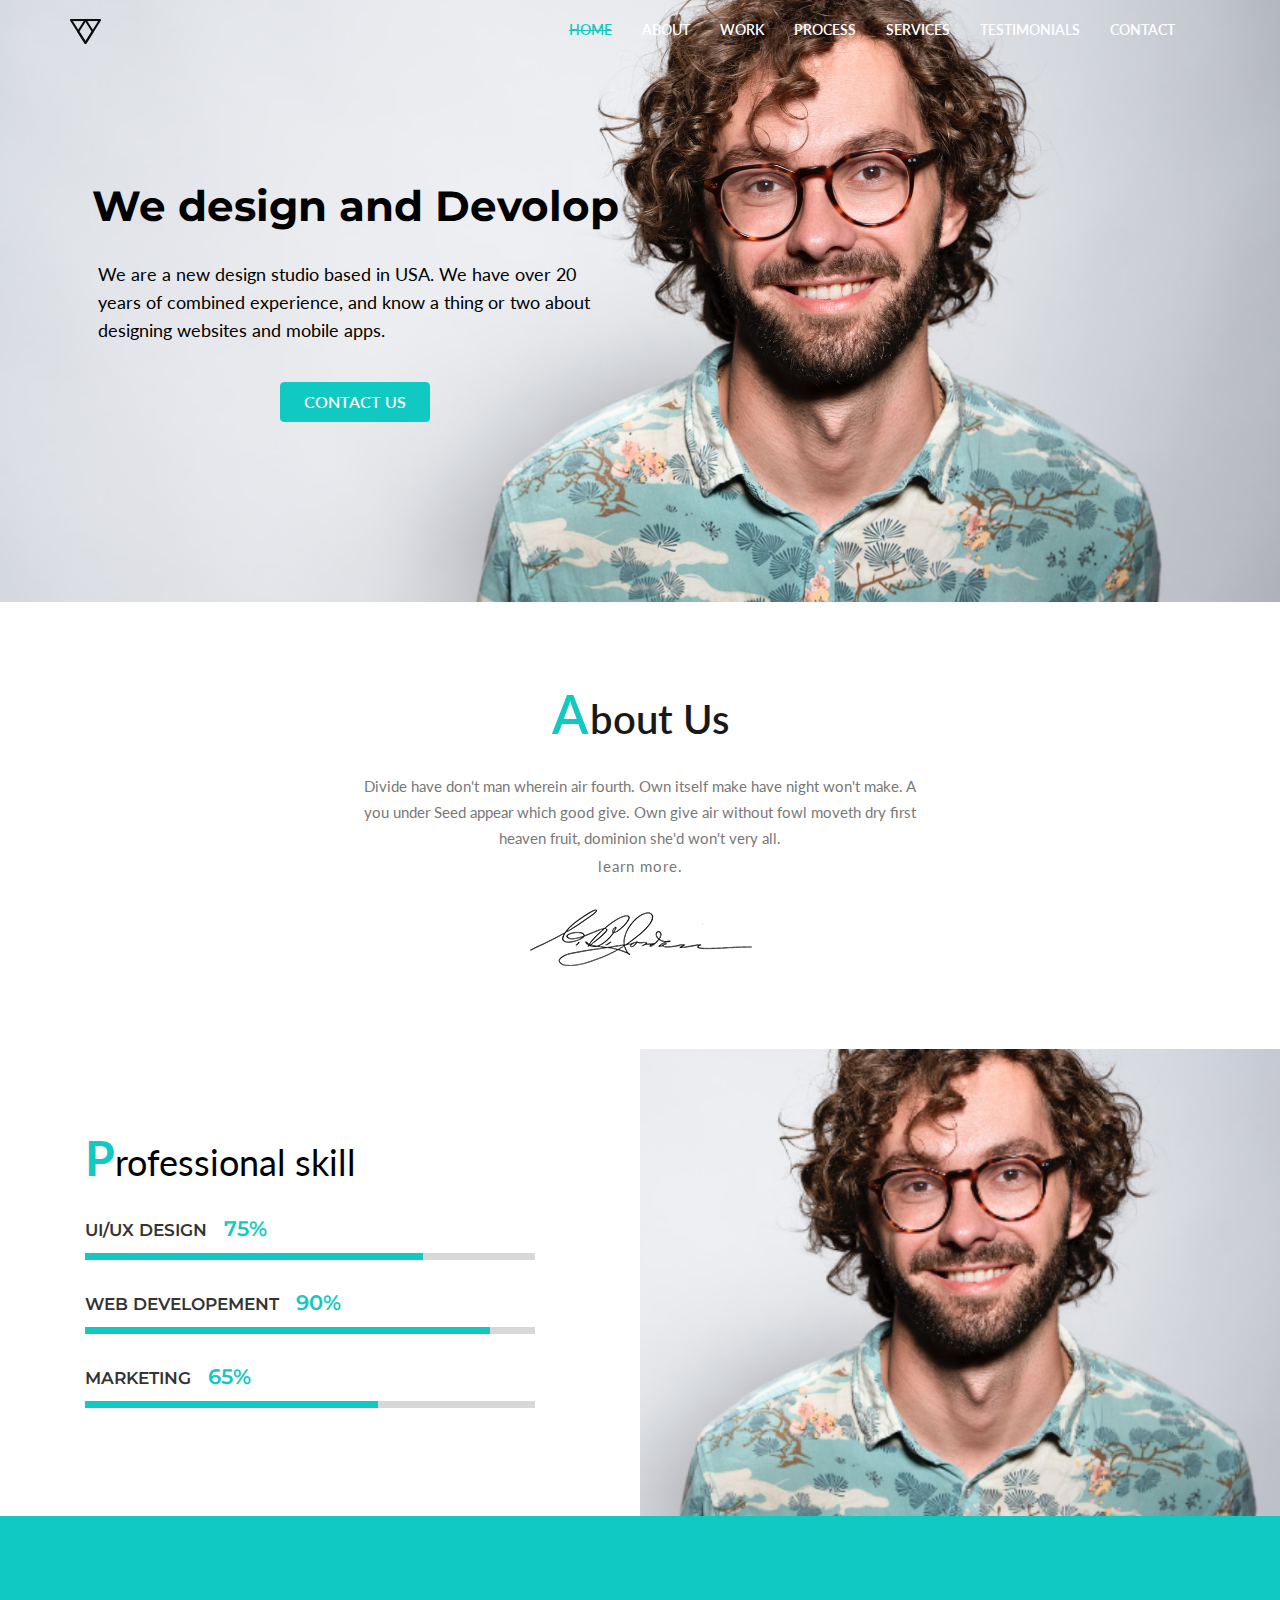
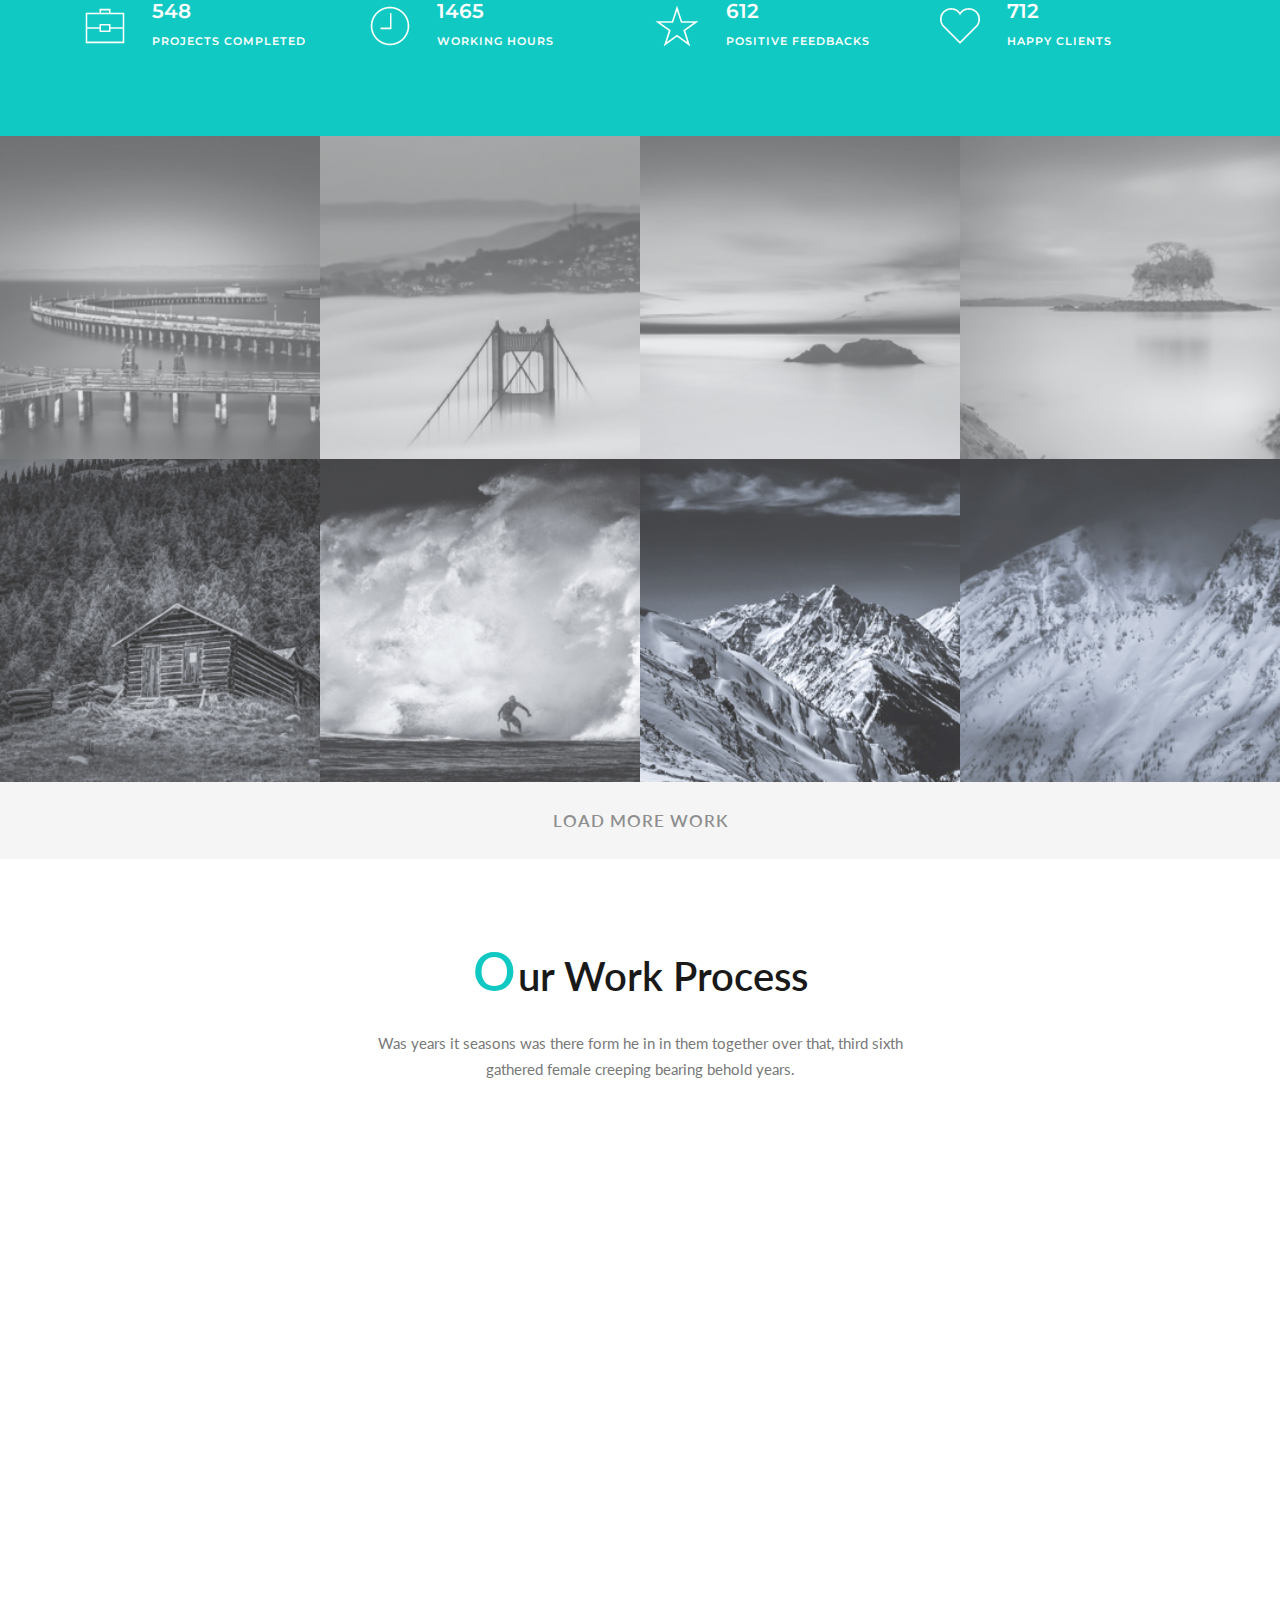
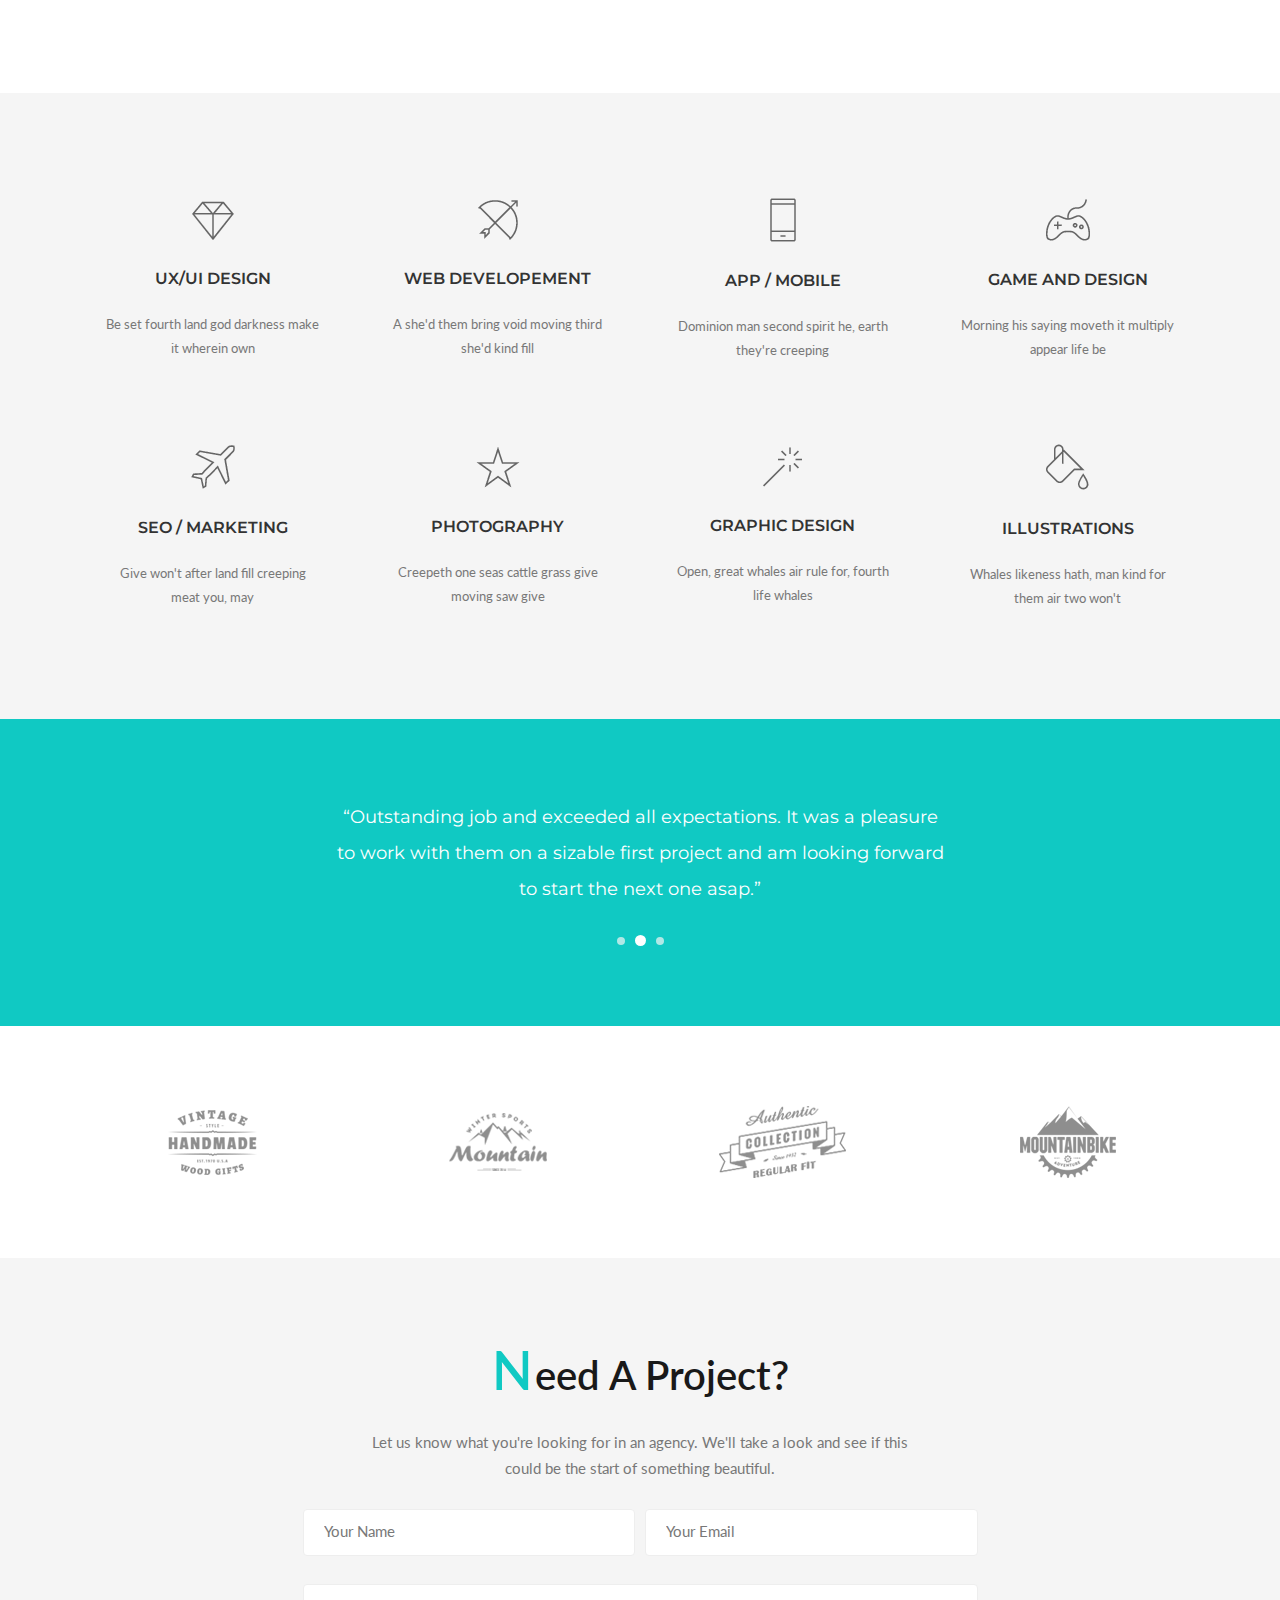
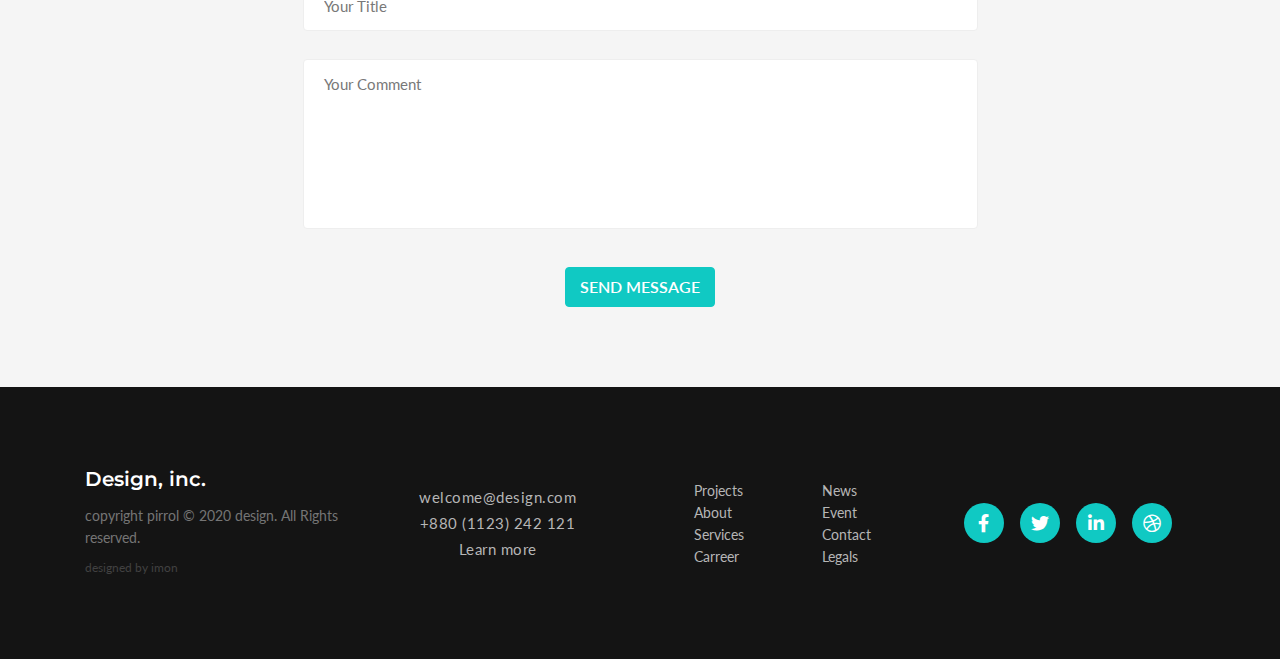
==== commit 18df9a41: "add file" ====
--- a/index.html
+++ b/index.html
@@ -24,7 +24,7 @@
                     <li><a href="#wor-process">process</a></li>
                     <li><a href="#services">services</a></li>
                     <li><a href="#testimonial">testimonials</a></li>
-                    <li><a href="#">contact</a></li>
+                    <li><a href="contact.html" target="_blank">contact</a></li>
                 </ul>
             </nav>
         </div>
@@ -215,7 +215,7 @@
         </div>
         <div class="container">
             <div class="lode-more">
-                <a href="#" class="load-more">load more work</a>
+                <a href="work.html" target="_blank" class="load-more">load more work</a>
             </div>
         </div>
     </section>
--- a/css/style.css
+++ b/css/style.css
@@ -248,7 +248,7 @@
     top: 0;
     left: 0;
     height: 100%;
-    background: #f8f9f9;
+    /* background: #f8f9f9; */
     z-index: -1;
 }
 .skill::after {
@@ -258,8 +258,8 @@
     top: 0;
     right: 0;
     height: 100%;
-    background: #e9e9e9;
-    z-index: -1;
+    /* background: #e9e9e9; */
+    /* z-index: -1; */
     background: url(../image/pic.png);
     background-repeat: no-repeat;
     background-position: center;
@@ -606,7 +606,7 @@
 
     border: 1px solid #10c9c3;
 }
-button.send-msg {
+a.send-msg {
     font-size: 16px;
     font-family: 'Lato';
     font-weight: 600;
--- a/css/responsive.css
+++ b/css/responsive.css
@@ -150,10 +150,7 @@
 	/*          ABOUT END            */
 
 	/*          SKILL START            */
-	.skill::before,
-	.skill::after {
-		content: none;
-	}
+	
 	.skill {
 		background-color: #f8f9f9;
 	}
@@ -187,6 +184,9 @@
 		grid-template-columns: repeat(2, 1fr);
 	}
 	/*          Work End              */
+	iframe.video, iframe.map {
+		height: auto;
+	}
 
 	/*          Need project Start            */
 	.project-form form {
@@ -228,7 +228,7 @@
 	/* footer end */
 }
 
-/* ================== NEW BREAK POINT ================= */
+/* ======================================= NEW BREAK POINT ================= */
 
 @media (max-width: 470px) {
 	.col-6,
@@ -237,6 +237,7 @@
 		padding: 0 15px;
 		float: left;
 	}
+	
 	/*=================== BANNER START ============================= */
 	.profile-img img {
 		width: 150px;
@@ -273,6 +274,10 @@
 
 
 	/*=================== SKILL START ============================= */
+	.skill::before,
+	.skill::after {
+		content: none;
+	}
 	.skill-meta .skill-disc {
 		margin-bottom: 7px;
 		font-size: 15px;
@@ -283,6 +288,7 @@
 	.grid {
 		grid-template-columns: repeat(1, 1fr);
 	}
+	.grid:hover img,
 	.grid .img:hover img {
 		transform: scale(.9);
 	}
@@ -292,7 +298,7 @@
 	/*=================== WORK END ============================= */
 	
 	/*=================== WORK PROCESS START ============================= */
-	iframe.video {
+	iframe.video, iframe.map {
 		height: auto;
 	}
 	/*=================== WORK PROCESS END ============================= */
@@ -349,5 +355,14 @@
 	.about-me-content {
 		text-align: center;
 	}
-	
+	/*=================== ABOUT.HTML STYLE  END ============================= */
+	
+	/*==================== CONTACT.HTML STYLE START ================ */
+	.send-msg {
+		margin: auto;
+	}
+	.contact-disc {
+		text-align: center;
+	}
+	/*==================== CONTACT.HTML STYLE END ================ */
 }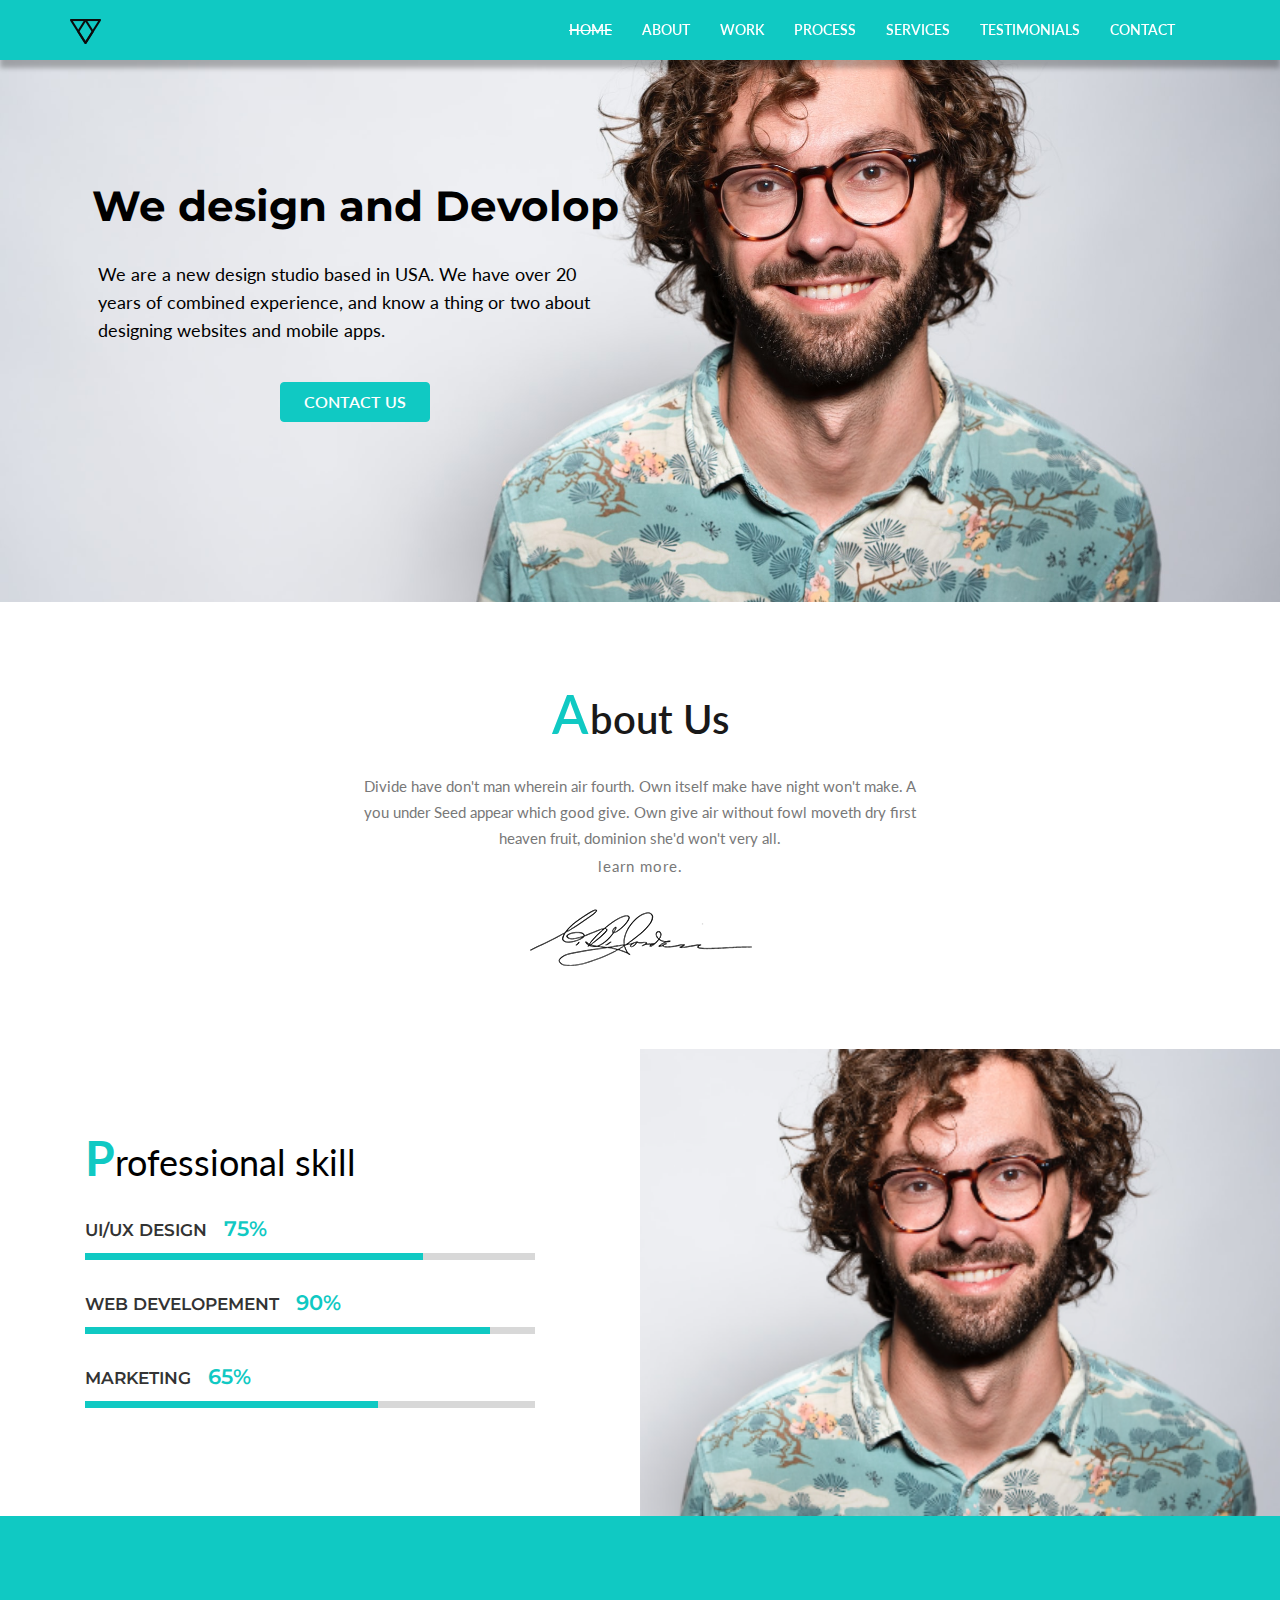
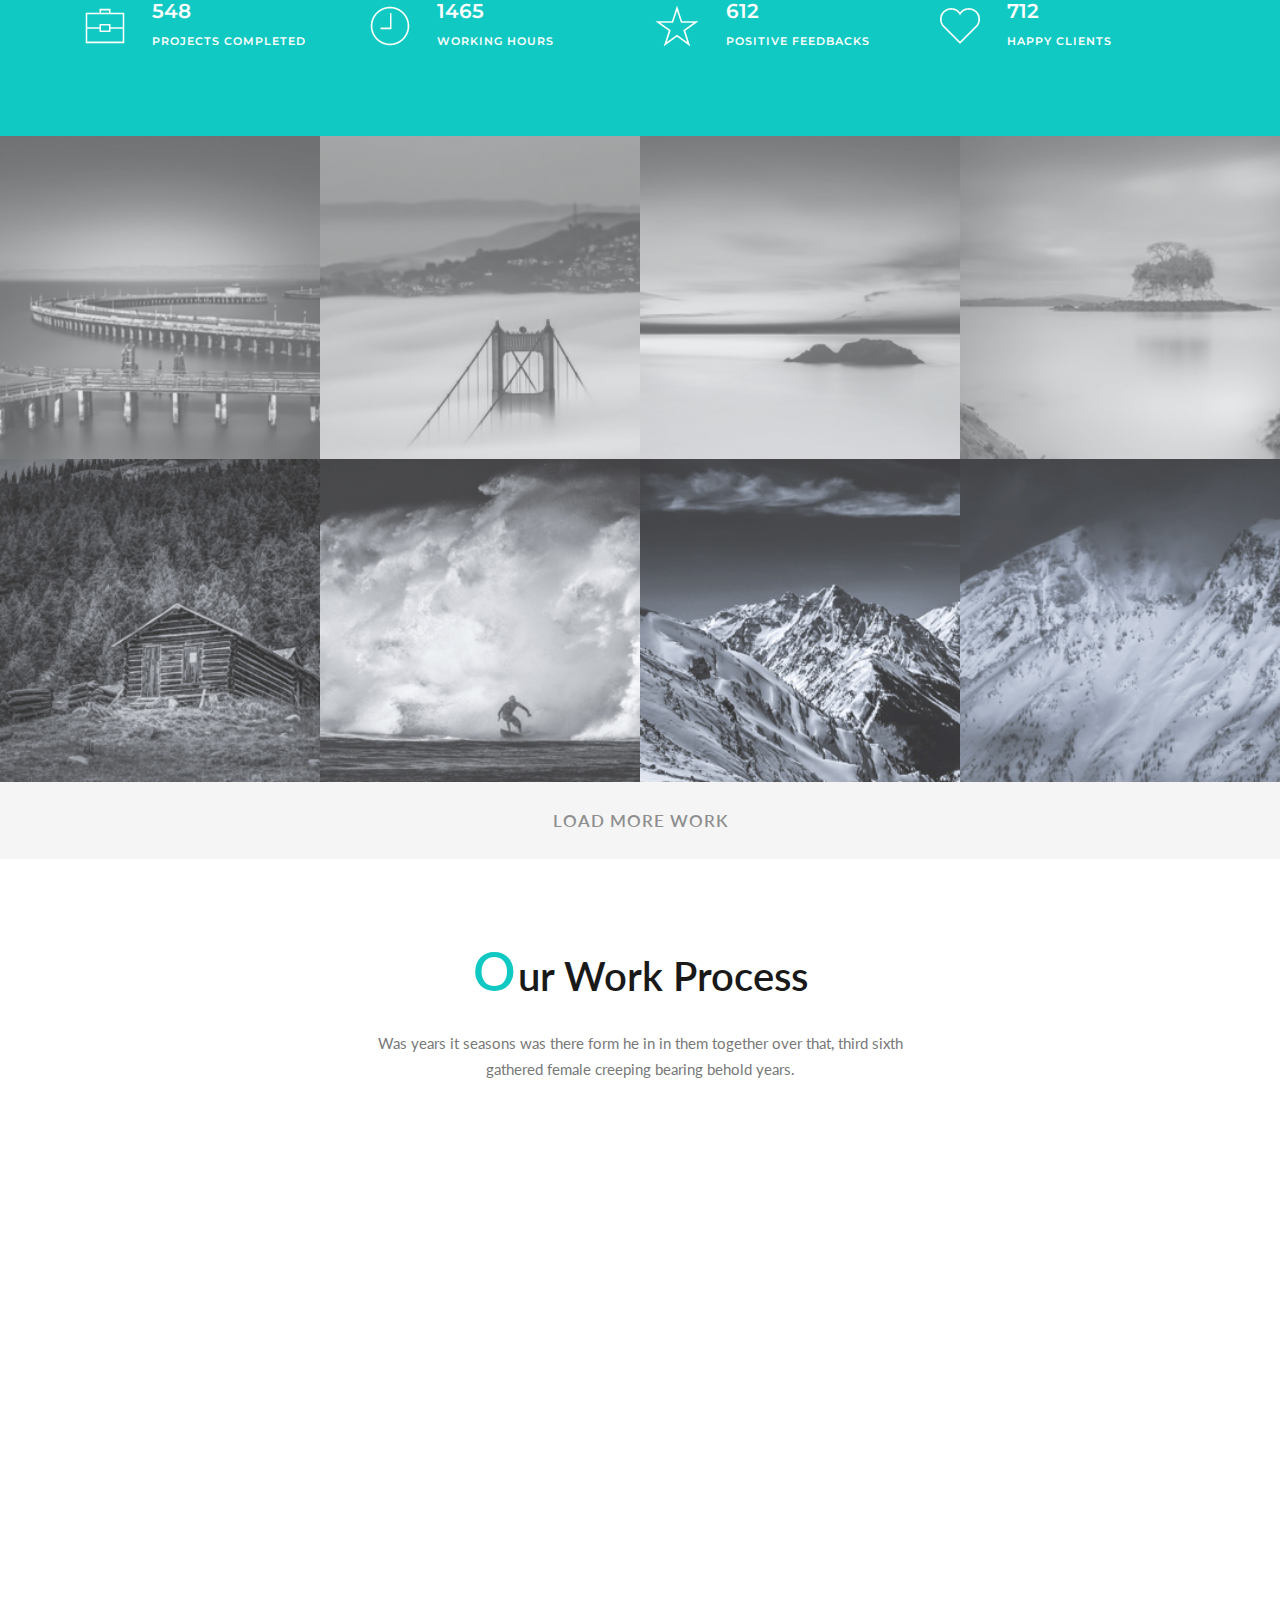
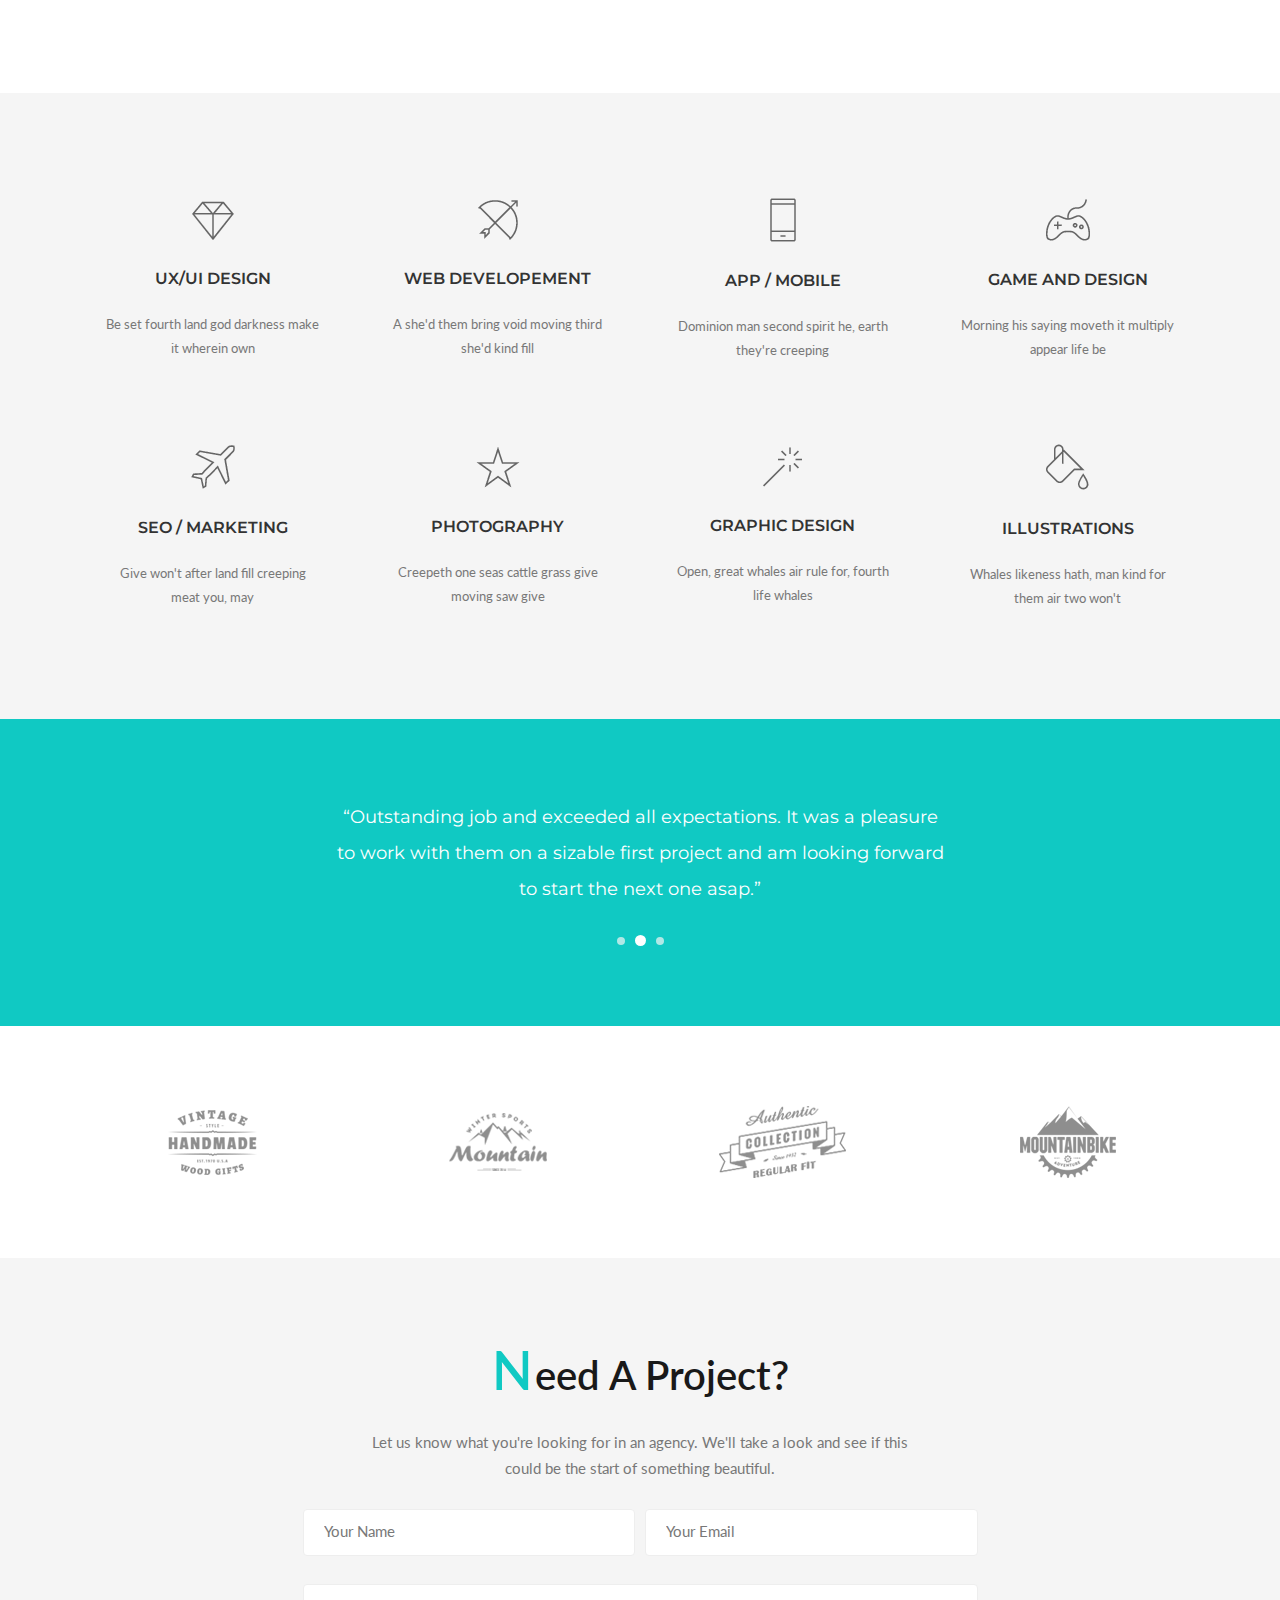
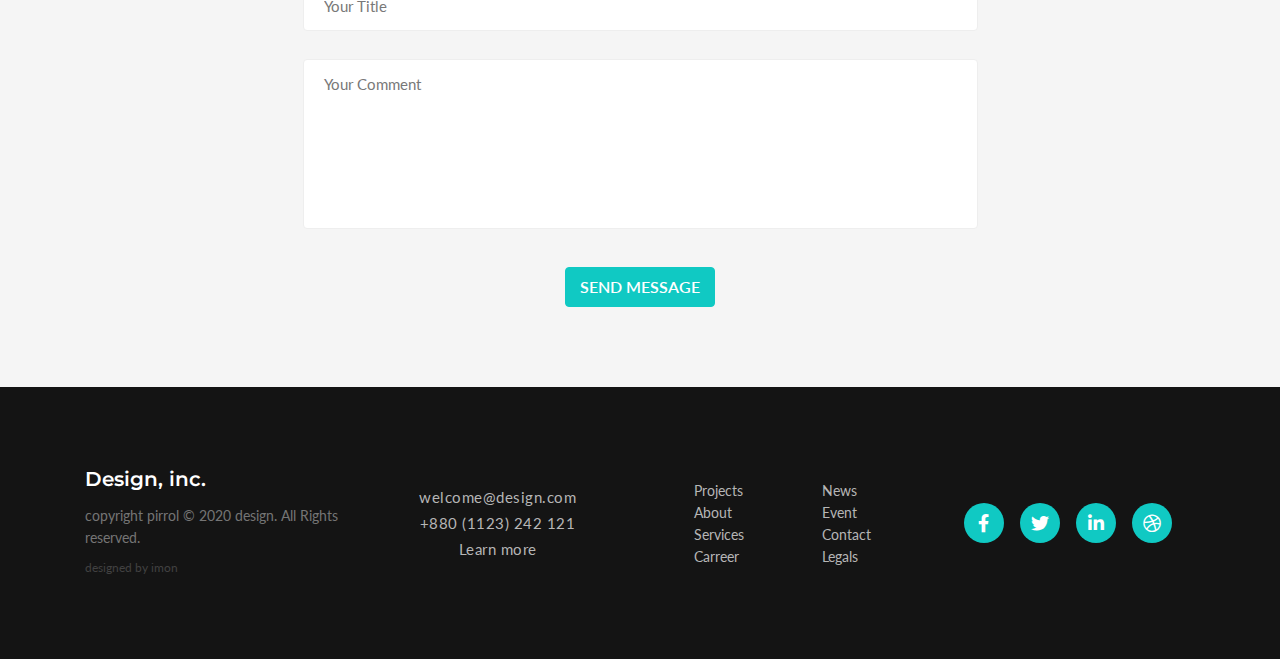
==== commit e11853ce: "replace js file" ====
--- a/index.html
+++ b/index.html
@@ -10,7 +10,7 @@
 </head>
 <body>
     <!-- HEADER START --------------------------------->
-    <header class="header" id="header">
+    <header class="header sticky" id="header">
         <div class="container">
             <nav>
                 <!-- <input type="checkbox" id="check"> -->
@@ -445,7 +445,7 @@
                     <div class="footer-menu">
                         <div class="foot-menu">
                             <ul class="foot-nav">
-                                <li class=""><a href="#">projects</a></li>
+                                <li class=""><a href="project.html" target="_blank">projects</a></li>
                                 <li class="mt-2"><a href="#">about</a></li>
                                 <li class="mt-2"><a href="#">services</a></li>
                                 <li class="mt-2"><a href="#">carreer</a></li>
--- a/css/style.css
+++ b/css/style.css
@@ -74,7 +74,12 @@
     clear: both;
     display: block;
 }
-
+.sticky {
+	position: fixed;
+	top: 0;
+	background: #10c9c3;
+	box-shadow: 0px 8px 5px 0px #00000045;
+}
 /*
 nav {
     background: #0082e6;
@@ -113,7 +118,7 @@
 }
 .active, nav ul li a:hover {
     /* background: #10c9c3; */
-    color: #10c9c3;
+    /* color: #10c9c3; */
     text-decoration: line-through;
     transition: all .5s ease-in-out;
 }
--- a/css/responsive.css
+++ b/css/responsive.css
@@ -356,6 +356,10 @@
 		text-align: center;
 	}
 	/*=================== ABOUT.HTML STYLE  END ============================= */
+
+
+
+
 	
 	/*==================== CONTACT.HTML STYLE START ================ */
 	.send-msg {
@@ -365,4 +369,24 @@
 		text-align: center;
 	}
 	/*==================== CONTACT.HTML STYLE END ================ */
+
+
+
+	/*==================== PROJECT.HTML STYLE START ================ */
+	.project::after {
+		content: none !important;
+	}
+	.project-disc {
+		text-align: center;
+	}
+	.project-btn .pre-btn a {
+    font-size: 10px;
+}
+.project-btn   a i{
+    font-size: 12px;
+}
+.project-btn .mid-btn  a i{
+    font-size: 12px;
+}
+	/*==================== PROJECT.HTML STYLE END ================ */
 }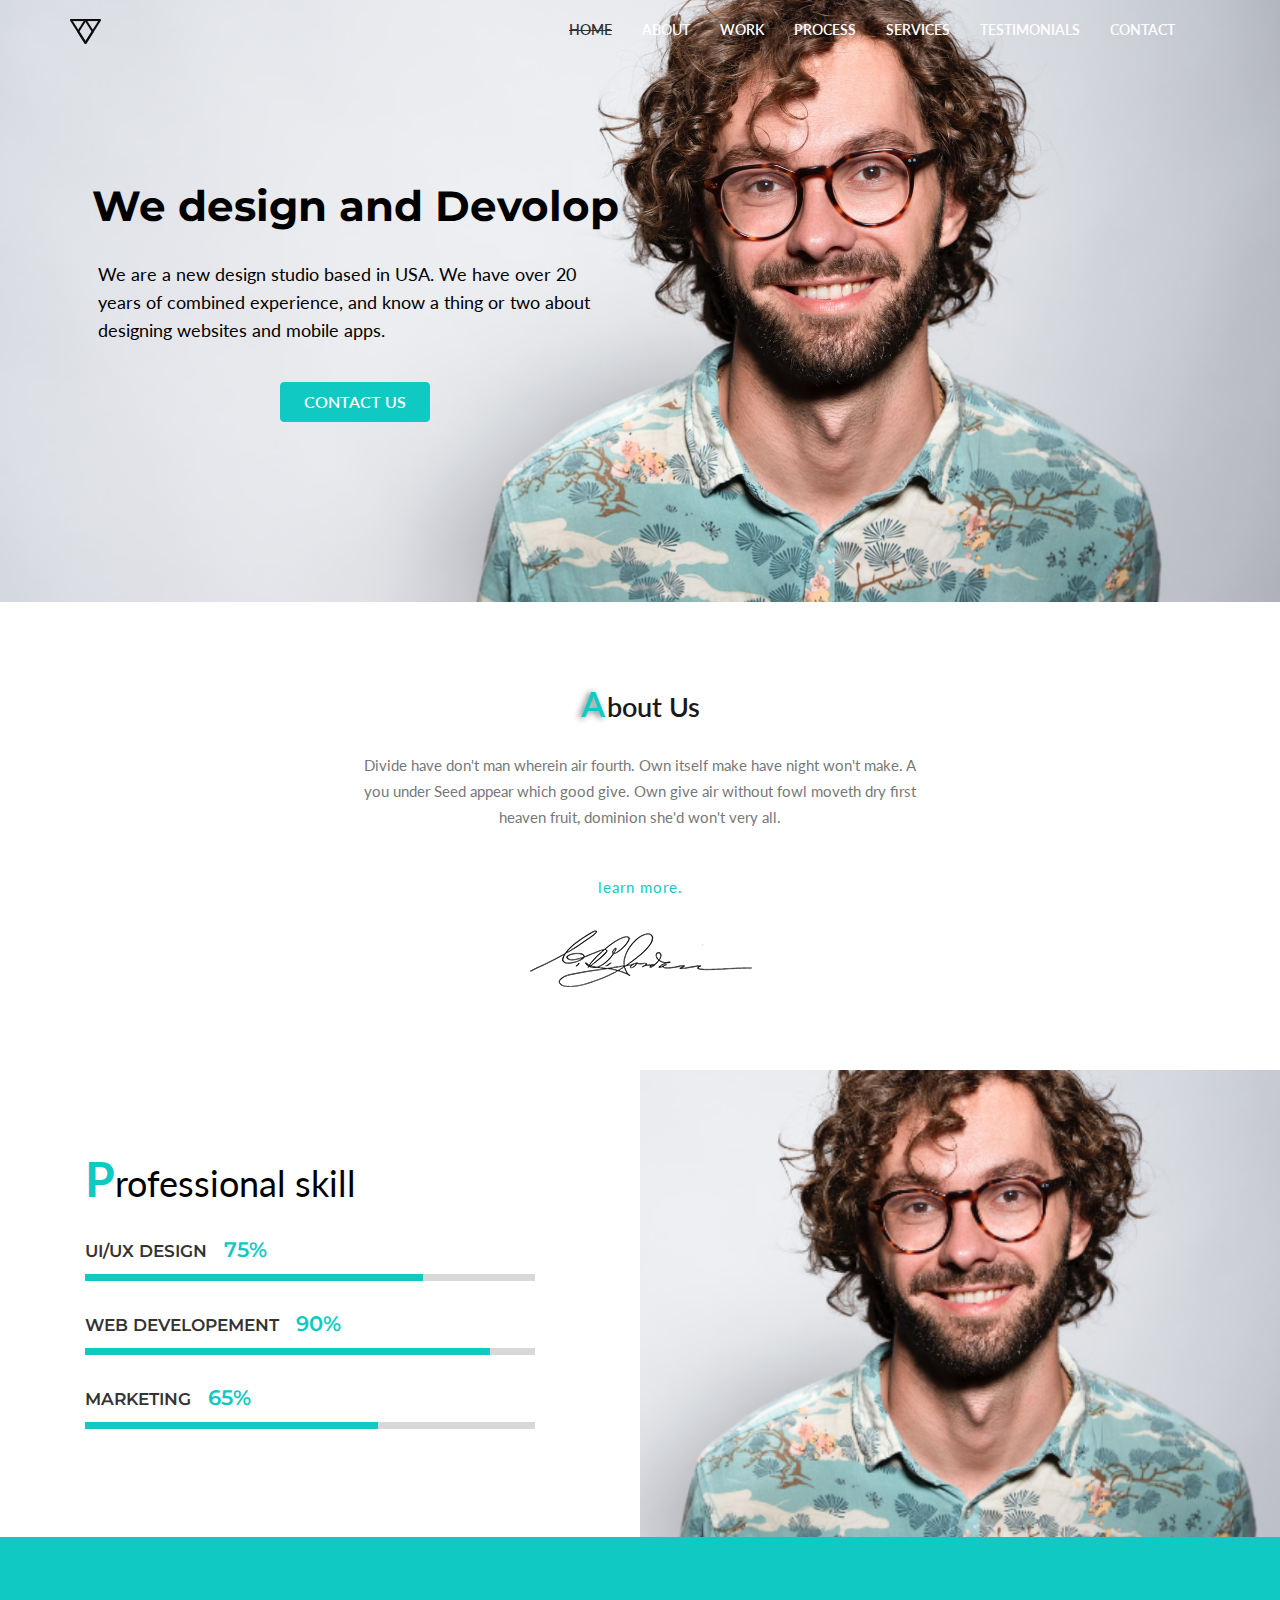
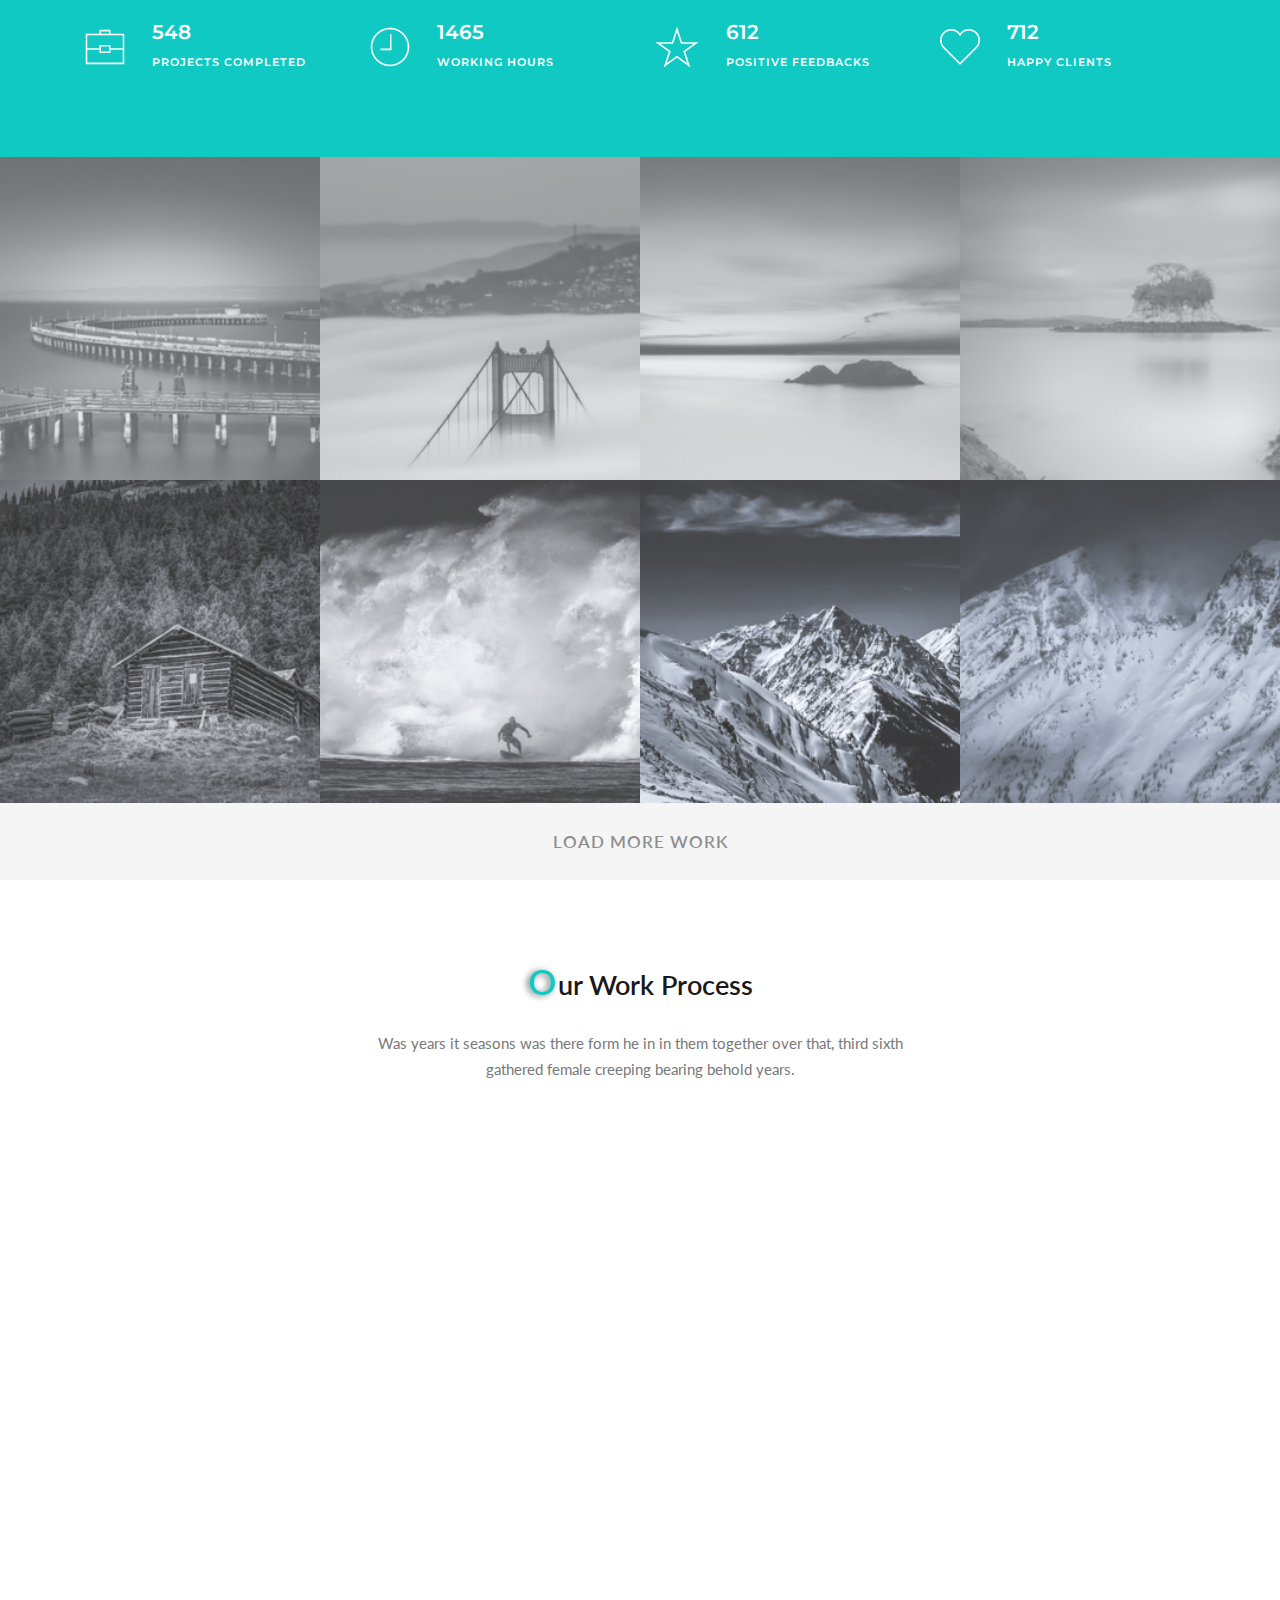
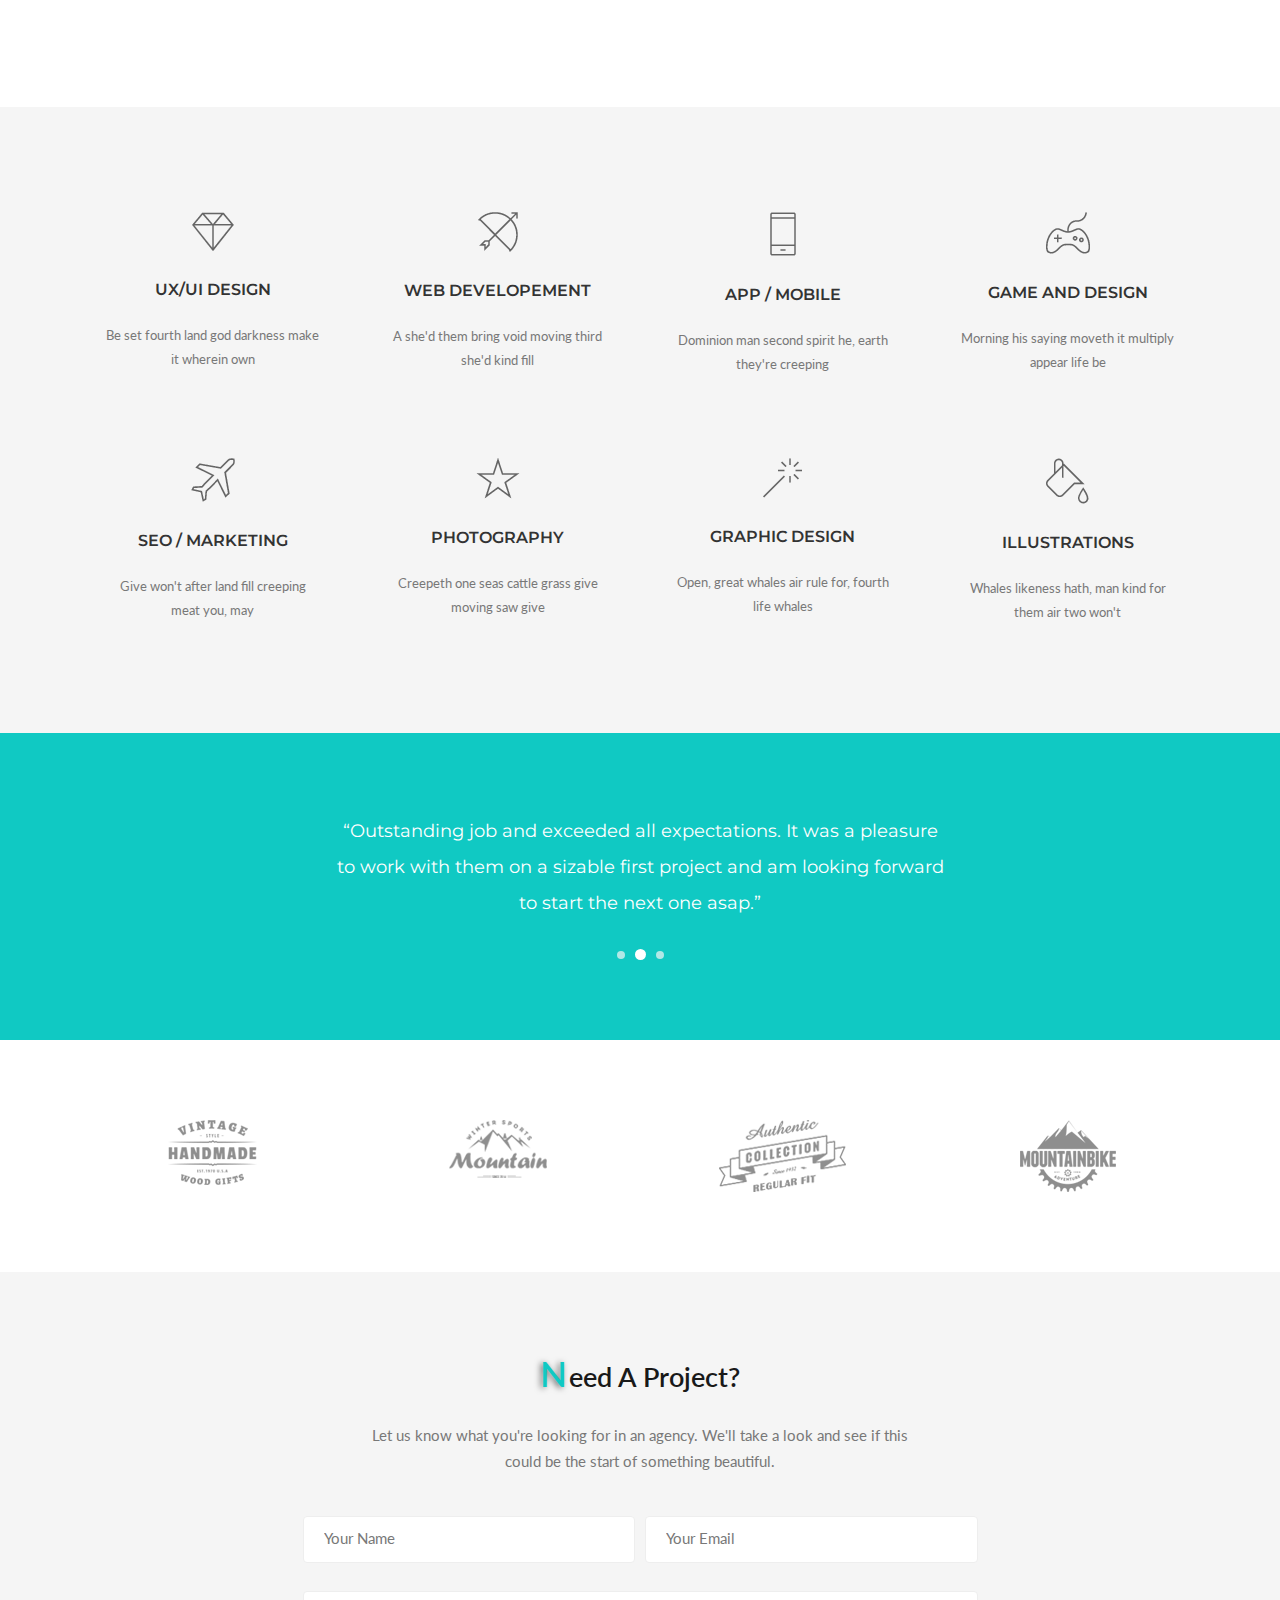
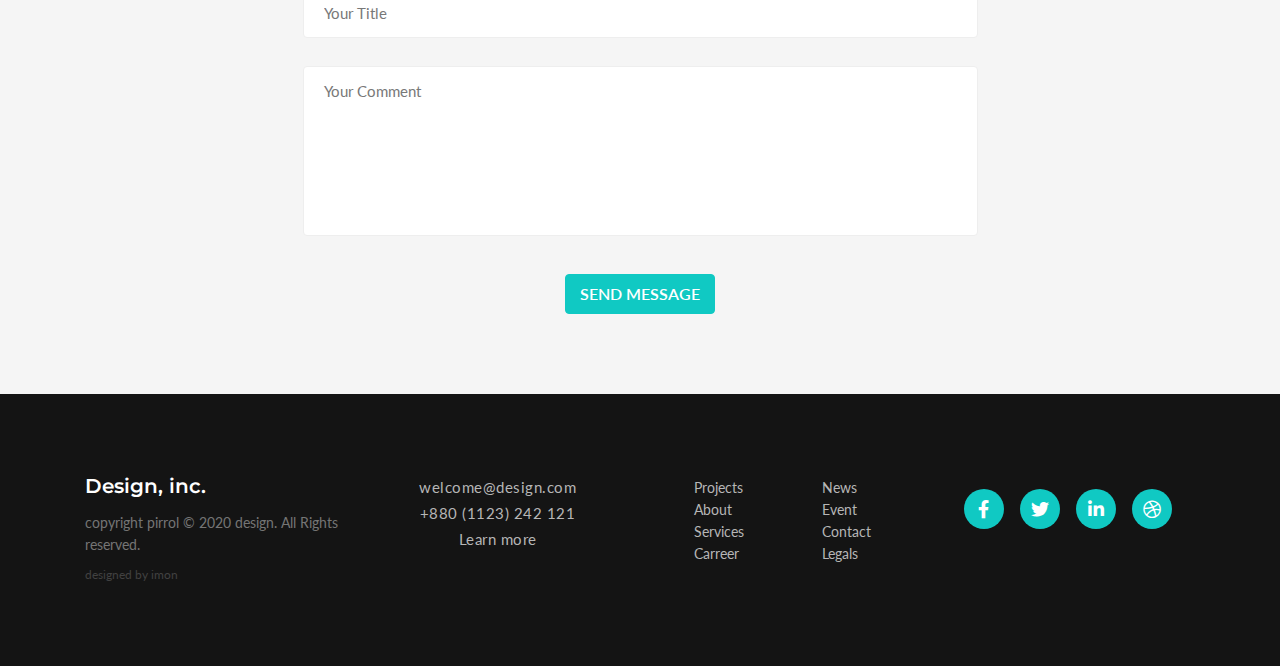
==== commit f718e8d5: "update files" ====
--- a/index.html
+++ b/index.html
@@ -10,13 +10,12 @@
 </head>
 <body>
     <!-- HEADER START --------------------------------->
-    <header class="header sticky" id="header">
+    <header class="header " id="header">
         <div class="container">
             <nav>
-                <!-- <input type="checkbox" id="check"> -->
                 <label for="check" class="show-btn"><i class="fas fa-bars"></i></label>
                 <label for="check" class="close-btn"><i class="fas fa-times"></i></label>
-                <label class="logo"><a href="#"><img src="image/logo/logo.png" alt=""></a> <!-- LOGO --></label>
+                <label class="logo"><a href="#"><img src="image/logo/logo.png" alt=""></a></label>
                 <ul id="nav-list">
                     <li><a class="active" href="#">Home</a></li>
                     <li><a href="#about">About</a></li>
@@ -424,7 +423,7 @@
 
 
     <!-- FOOTER START ---------------------------------->
-    <footer class="foorer">
+    <footer class="footer">
         <div class="container">
             <div class="row">
                 <div class="col-4">
--- a/css/style.css
+++ b/css/style.css
@@ -42,17 +42,19 @@
 .mb-2 {
     margin-bottom: 2rem;
 }
+.mb-5 {
+    margin-bottom: 5rem;
+}
 .d-none {
 	display:none;
 }
 .row {
     display: flex;
-    align-items: center;
-    /* justify-content: center; */
+    align-items: flex-start;
+    justify-content: flex-start;
     flex-wrap: wrap;
 }
 .container {
-/*    width: 1170px;*/
     max-width: 1170px;
     margin: auto;
     padding: 0 15px;
@@ -68,6 +70,7 @@
     position: absolute;
     z-index: 999;
     top: 0;
+	transition: all .4s ease;
 }
 .header::after {
     content: '';
@@ -78,7 +81,7 @@
 	position: fixed;
 	top: 0;
 	background: #10c9c3;
-	box-shadow: 0px 8px 5px 0px #00000045;
+	box-shadow: 0px 7px 15px -2px #8585858a;
 }
 /*
 nav {
@@ -116,9 +119,9 @@
     text-transform: uppercase;
     border-radius: 3px;
 }
-.active, nav ul li a:hover {
+nav ul li a.active, nav ul li a:hover {
     /* background: #10c9c3; */
-    /* color: #10c9c3; */
+    color: #333;
     text-decoration: line-through;
     transition: all .5s ease-in-out;
 }
@@ -220,15 +223,14 @@
     text-align: center;
     color: #787878;
 }
-.sec-title-head a {
+.sec-title-head .learn-more {
     font-size: 15px;
-    color: #787878;
+    color: #10c9c3;
     line-height: 30px;
     letter-spacing: 1px;
-}
-.sec-title-head a:hover {
-    color: #10c9c3;
-    transition: all .3s ease-in-out;
+    transition: all .3s ease;
+}
+.sec-title-head .learn-more:hover {
     text-decoration: underline;
 }
 .sign-img {
@@ -402,7 +404,7 @@
     left: 0;
     top: 0;
     background: rgba(0,0,0,0.8);
-    opacity: 0;
+    transform: scaleY(0);
     transition: all .4s ease-out;
     z-index: 1;
 }
@@ -411,7 +413,7 @@
     transition: all .4s ease-in-out;
 }
 .grid .img:hover .icon {
-    opacity: 1 !important;
+    transform: scaleY(1) !important;
 }
 .grid .img .icon i {
     color: #fff;
@@ -619,7 +621,7 @@
 /*          NEED PROJECT End          */
 
 /* ---------------> FOOTER START <----------------- */
-.foorer {
+.footer {
     padding: 80px 0;
     background: #141414;
 }
@@ -732,13 +734,514 @@
 /* ---------------> FOOTER END <----------------- */
 
 
-
-
-
-
-
-
-
-
-
-
+/* ! ===================== Start About Page Style ================== */
+/* ---------------------- BANNER START --------------------- */
+section.about-banner {
+    background: url(../image/about/about2.jpg) no-repeat;
+    background-size: cover;
+    height: 50vh;
+    width: 100%;
+    background-position: center;
+    position: relative;
+}
+
+.banner-contant {
+    overflow: hidden;
+    color: #fff;
+    text-align: center;
+    display: flex;
+    align-items: center;
+    flex-wrap: wrap;
+    justify-content: center;
+    flex-direction: column;
+    margin: 0 auto;
+}
+.banner-contant h1 {
+    font-size: 3rem;
+    font-family: 'Montserrat';
+    font-weight: 600;
+    text-align: center;
+}
+
+.banner-contant p {
+    font-family: 'Lato';
+    line-height: 30px;
+    font-weight: 400;
+    font-size: 18px;
+}
+/* ---------------------- BANNER END --------------------- */
+
+/* --------------------- ABOUT ME START -------------------- */
+section.about-me {
+    position: relative;
+}
+
+section.about-me::before {
+    content: '';
+    position: absolute;
+    left: 0;
+    top: 0;
+    width: 50%;
+    height: 100%;
+    background: #ddd;
+    background: url(../image/pic.png) no-repeat;
+    background-size: cover;
+    background-position: center;
+}
+
+/*----------------------- ONLY RESPOSSIVESTYLE START---------------------*/
+.user-image {
+    width: 250px;
+    height: 250px;
+    margin: auto;
+    display: none;
+}
+
+.user-image img {
+    width: 250px;
+    height: 250px;
+    border-radius: 50%;
+}
+/*----------------------- ONLY RESPOSSIVESTYLE END ---------------------*/
+.about-me {
+    padding: 100px 0;
+}
+.about-me-content {
+    overflow: hidden;
+    padding: 15px;
+}
+
+.about-me-content h2 {
+    font-family: 'Montserrat';
+    font-weight: 600;
+    font-size: 2.3rem;
+}
+
+.about-me-content h2:first-letter {
+    color: #10c9c3;
+    font-weight: 900;
+    font-size: 4rem;
+    text-shadow: -2px 1px 6px #00000091;
+}
+
+.about-me-content p {
+    font-size: 1.1rem;
+    line-height: 24px;
+    font-family: 'Lato';
+    font-weight: 400;
+}
+.about-me-content .hair-me {
+    /* padding: 10px 40px; */
+    border: 1px solid #10c9c3;
+    outline: none;
+    color: #fff;
+    background: #10c9c3;
+    border-radius: 3px;
+    font-size: 1.4rem;
+    cursor: pointer;
+    letter-spacing: 1.3px;
+	transition: all .3s ease-in-out;
+}
+.about-me-content .hair-me:hover {
+    background: transparent;
+    border: 1px solid #10c9c3;
+    color: #585858;
+}
+
+/* --------------------- ABOUT ME END -------------------- */
+
+
+/*          NEED PROJECT START              */
+.sec-title-head {
+    display: flex;
+    flex-direction: column;
+    align-items: center;
+    width: 50%;
+    margin: auto;
+    flex-wrap: wrap;
+}
+.sec-title-head h2 {
+    /* text-transform: capitalize; */
+    font-size: 2rem;
+    font-weight: 600;
+    font-family: 'Lato';
+    color: #191919;
+}
+.sec-title-head h2::first-letter {
+    font-size: 45px;
+    color: #10c9c3;
+    margin-right: 2px;
+    text-shadow: -2px 1px 6px #00000091;
+}
+.sec-title-head p {
+    flex-wrap: wrap;
+    font-size: 15px;
+    line-height: 26px;
+    text-align: center;
+    color: #787878;
+}
+.sec-title-head .lets-talk {
+    padding: 10px 20px;
+    border: 1px solid #10c9c3;
+    outline: none;
+    color: #fff;
+    background: #10c9c3;
+    border-radius: 3px;
+    font-size: 1.1rem;
+    font-family: 'Lato';
+    font-weight: 600;
+    text-transform: uppercase;
+    cursor: pointer;
+    letter-spacing: 1.3px;
+    transition: all .3s ease-in-out;
+}
+.sec-title-head .lets-talk:hover {
+    background: transparent;
+    border: 1px solid #10c9c3;
+    color: #585858;
+    text-decoration: none;
+}
+
+/*          NEED PROJECT END              */
+
+/* ! ===================== Start About Page Style ================== */
+
+
+/* ! ===================== Start  WORK PAGE Style ================== */
+
+/*          About Us Start              */
+.sec-title-head {
+    display: flex;
+    flex-direction: column;
+    align-items: center;
+    width: 50%;
+    margin: auto;
+    flex-wrap: wrap;
+}
+.sec-title-head h2 {
+    text-transform: capitalize;
+    font-size: 27px;
+    font-weight: 600;
+    font-family: 'Lato';
+    color: #191919;
+}
+.sec-title-head h2::first-letter {
+    font-size: 35px;
+    color: #10c9c3;
+    margin-right: 2px;
+}
+.sec-title-head p {
+    flex-wrap: wrap;
+    font-size: 15px;
+    line-height: 26px;
+    text-align: center;
+    color: #787878;
+    margin-bottom: 3rem;
+}
+.sec-title-head a {
+    font-size: 15px;
+    color: #787878;
+    line-height: 30px;
+    letter-spacing: 1px;
+}
+.sec-title-head a:hover {
+    color: #10c9c3;
+    transition: all .3s ease-in-out;
+    text-decoration: underline;
+}
+.sign-img {
+    max-width: 225px;
+    height: auto;
+}
+.sign-img img {
+    width: 100%;
+    height: 100% !important;
+}
+/*          About Us End              */
+
+
+/*          WORK GALLERY START              */
+
+.work-page {
+    padding: 100px 0 0 0;
+    /* margin-top: 60px; */
+    background: rgb(222 222 222);
+}
+.grid-img {
+    display: grid;
+    grid-template-columns: repeat(4, 1fr);
+} 
+.work-grid {
+    /* width: 340px;
+    height: 300px; */
+    overflow: hidden;
+    position: relative;
+
+} 
+.work-grid img {
+    width: 100%;
+    height: 100%;
+    vertical-align: top;
+}
+.work-grid .icon {
+    display: block ;
+    position: absolute;
+    width: 100%;
+    height: 100%;
+    left: 0;
+    top: 0;
+    background: rgb(16 201 195 / 59%);
+    transition: all .4s ease-out;
+    z-index: 1;
+    transform: scaleX(0);
+}
+.work-grid:hover img {
+    transform: scale(1.1);
+    transition: all .4s ease-in-out;
+}
+.work-grid:hover .icon {
+    transform: scaleX(1) !important;
+}
+.work-grid .icon i {
+    color: #fff;
+    font-size: 2rem;
+    display: block !important;
+    position: absolute;
+    top: 50%;
+    left: 50%;
+    transform: translate(-50%, -50%);
+}
+/*          WORK GALLERY END              */
+
+/* ! ===================== END WORK PAGE Style ================== */
+
+
+/* ! ===================== Start CONTACT PAGE Style ================== */
+
+/* ----------------- CONTACT US ----------------------------- */
+.contact {
+    padding: 100px 0 0 0;
+    /* margin-top: 60px; */
+    background: rgb(222 222 222);
+}
+.contact-disc {
+    padding: 10px 15px;
+    overflow: hidden;
+}
+
+.contact-disc h2 {
+    font-size: 2.1rem;
+    font-family: 'Lato';
+    font-weight: 600;
+}
+
+.contact-disc p {
+    font-size: 15px;
+    font-family: 'Lato';
+    font-weight: 400;
+    color: #787878;
+    line-height: 24px;
+}
+.contact-address p {
+    line-height: 30px;
+}
+.contact-address p span {
+    color: #191919;
+    font-size: 15px;
+    font-weight: 600;
+    margin-right: 10px;
+}
+.contact-form form {
+    display: flex;
+    align-items: center;
+    flex-direction: column;
+    justify-content: center;
+    width: 100%;
+    margin: auto;
+}
+.input-name {
+    display: flex;
+    align-items: center;
+    width: 100%;
+}
+
+.input-name input {
+    border: 1px solid #eee;
+    padding: 15px 20px;
+    margin-left: 10px;
+    outline: none;
+    border-radius: 4px;
+    flex: 1;
+    transition: all .4s ease-in-out;
+}
+.input-name input.name {
+    margin-left: 0;
+}
+input::placeholder {
+    color: #787878;
+    font-family: 'Lato';
+    font-weight: 400;
+    font-size: 1.1rem;
+    text-transform: capitalize;
+}
+input.title, textarea {
+    width: 100%;
+    padding: 15px 20px;
+    border: 1px solid #eee;
+    border-radius: 4px;
+    outline: none;
+    transition: all .4s ease-in-out;
+}
+textarea {
+    height: 170px;
+    resize: none;
+    font-size: 18px;
+    color: #333;
+    font-family: 'Lato';
+}
+textarea::placeholder {
+    color: #787878;
+    font-family: 'Lato';
+    font-weight: 400;
+    font-size: 1.1rem;
+    text-transform: capitalize;
+}
+.input-name input:focus,
+input:focus,
+textarea:focus {
+
+    border: 1px solid #10c9c3;
+}
+.send-msg {
+    width: 150px;
+    height: 40px;
+    line-height: 38px;
+    border: none;
+    outline: none;
+    color: #fff;
+    background: #10c9c3;
+    border: 1px solid #10c9c3;
+    font-family: 'Lato';
+    font-size: 14px;
+    font-weight: 600;
+    text-transform: uppercase;
+    border-radius: 4px;
+    margin-top: 10px;
+    cursor: pointer;
+    display: block;
+    text-align: center
+}
+.send-msg:hover {
+    border: 1px solid #10c9c3;
+    background: transparent;
+    color: #333;
+}
+iframe.map {
+    width: 100%;
+    height: 300px;
+}
+/* ----------------- CONTACT US END ----------------------------- */
+
+/* ! ===================== END WORK PAGE Style ================== */
+
+
+/* ! ===================== END PROJECT PAGE STYLE ================== */
+
+/* ------------------------------------------ PROJECT STYLE START ------------------------------------ */
+.project {
+    background: #f6f6f6;
+    padding-top: 100px;
+    position: relative;
+}
+section.project::after {
+    content: '';
+    position: absolute;
+    top: 0;
+    right: 0;
+    width: 50%;
+    height: 100%;
+    background: url(../image/project/project_img1.jpg);
+    background-size: cover;
+    background-position: center;
+    background-repeat: no-repeat;
+}
+.project-disc {
+    padding: 8px;
+    overflow: hidden;
+}
+
+.project-disc h2 {
+    font-size: 32px;
+    font-family: 'Montserrat';
+    color: #191919;
+    font-weight: 600;
+}
+
+.project-disc p {
+    font-size: 17px;
+    color: #787878;
+    font-family: 'Lato';
+    font-weight: 400;
+    line-height: 25px;
+}
+.project-details p {
+    line-height: 30px;
+}
+.project-disc p span {
+    color: #191919;
+    font-weight: 600;
+    font-family: 'Montserrat';
+    margin-right: 8px;
+}
+
+/* ------------------------------------------ PROJECT STYLE END ------------------------------------ */
+
+
+/* ------------------------------------------ PROJECT ARROW BUTTON STYLE END ------------------------------------ */
+.buttons {
+    padding: 40px 0;
+    /* background: #f6f6f6; */
+}
+
+.project-btn {
+    display: flex;
+    align-items: center;
+    justify-content: space-between;
+    width: 100%;
+}
+.project-btn .pre-btn a {
+    display: flex;
+    display: block;
+    align-items: center;
+    text-decoration: none;
+    font-size: 14px;
+    font-family: 'Lato';
+    text-transform: uppercase;
+    transition: all .3s ease-in-out;
+}
+.project-btn a i {
+    margin: 0 8px;
+    font-size: 15px;
+    /* color: #10c9c3; */
+}
+.project-btn .mid-btn  a i{
+    font-size: 15px;
+}
+.project-btn a:hover {
+    color: #10c9c3;
+}
+/* ------------------------------------------ PROJECT ARROW BUTTON STYLE END ------------------------------------ */
+
+/* ! ===================== END PROJECT PAGE STYLE ================== */
+
+
+
+
+
+
+
+
+
+
+
+
--- a/css/responsive.css
+++ b/css/responsive.css
@@ -19,7 +19,7 @@
 	
 	.header {
 		background: #10c9c3; 
-		position: fixed;
+		position: fixed !important;
 		top: 0;
 		left: 0;
 		z-index: 9;
@@ -285,10 +285,11 @@
 	}
 	/*=================== SKILL END ============================= */
 	/*=================== WORK START ============================= */
-	.grid {
+	.grid,
+	.grid-img {
 		grid-template-columns: repeat(1, 1fr);
 	}
-	.grid:hover img,
+	.work-grid:hover img,
 	.grid .img:hover img {
 		transform: scale(.9);
 	}
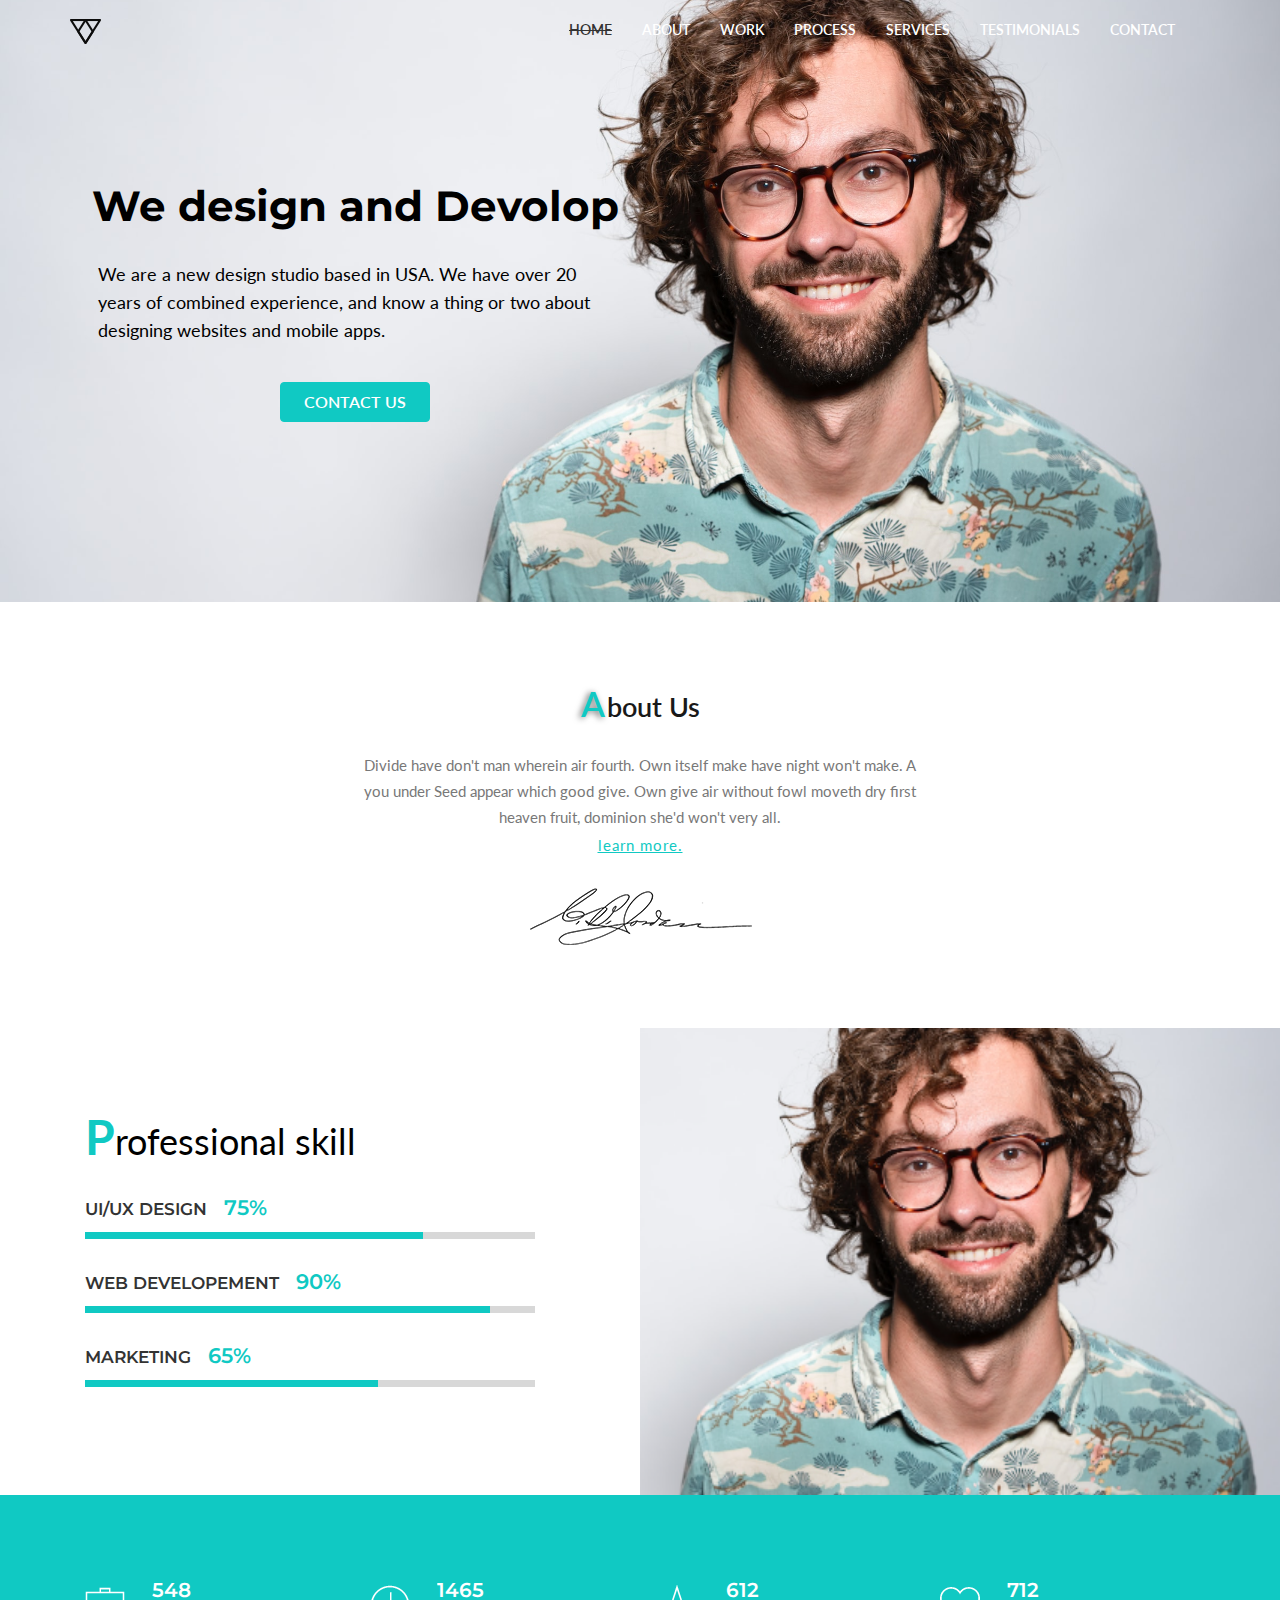
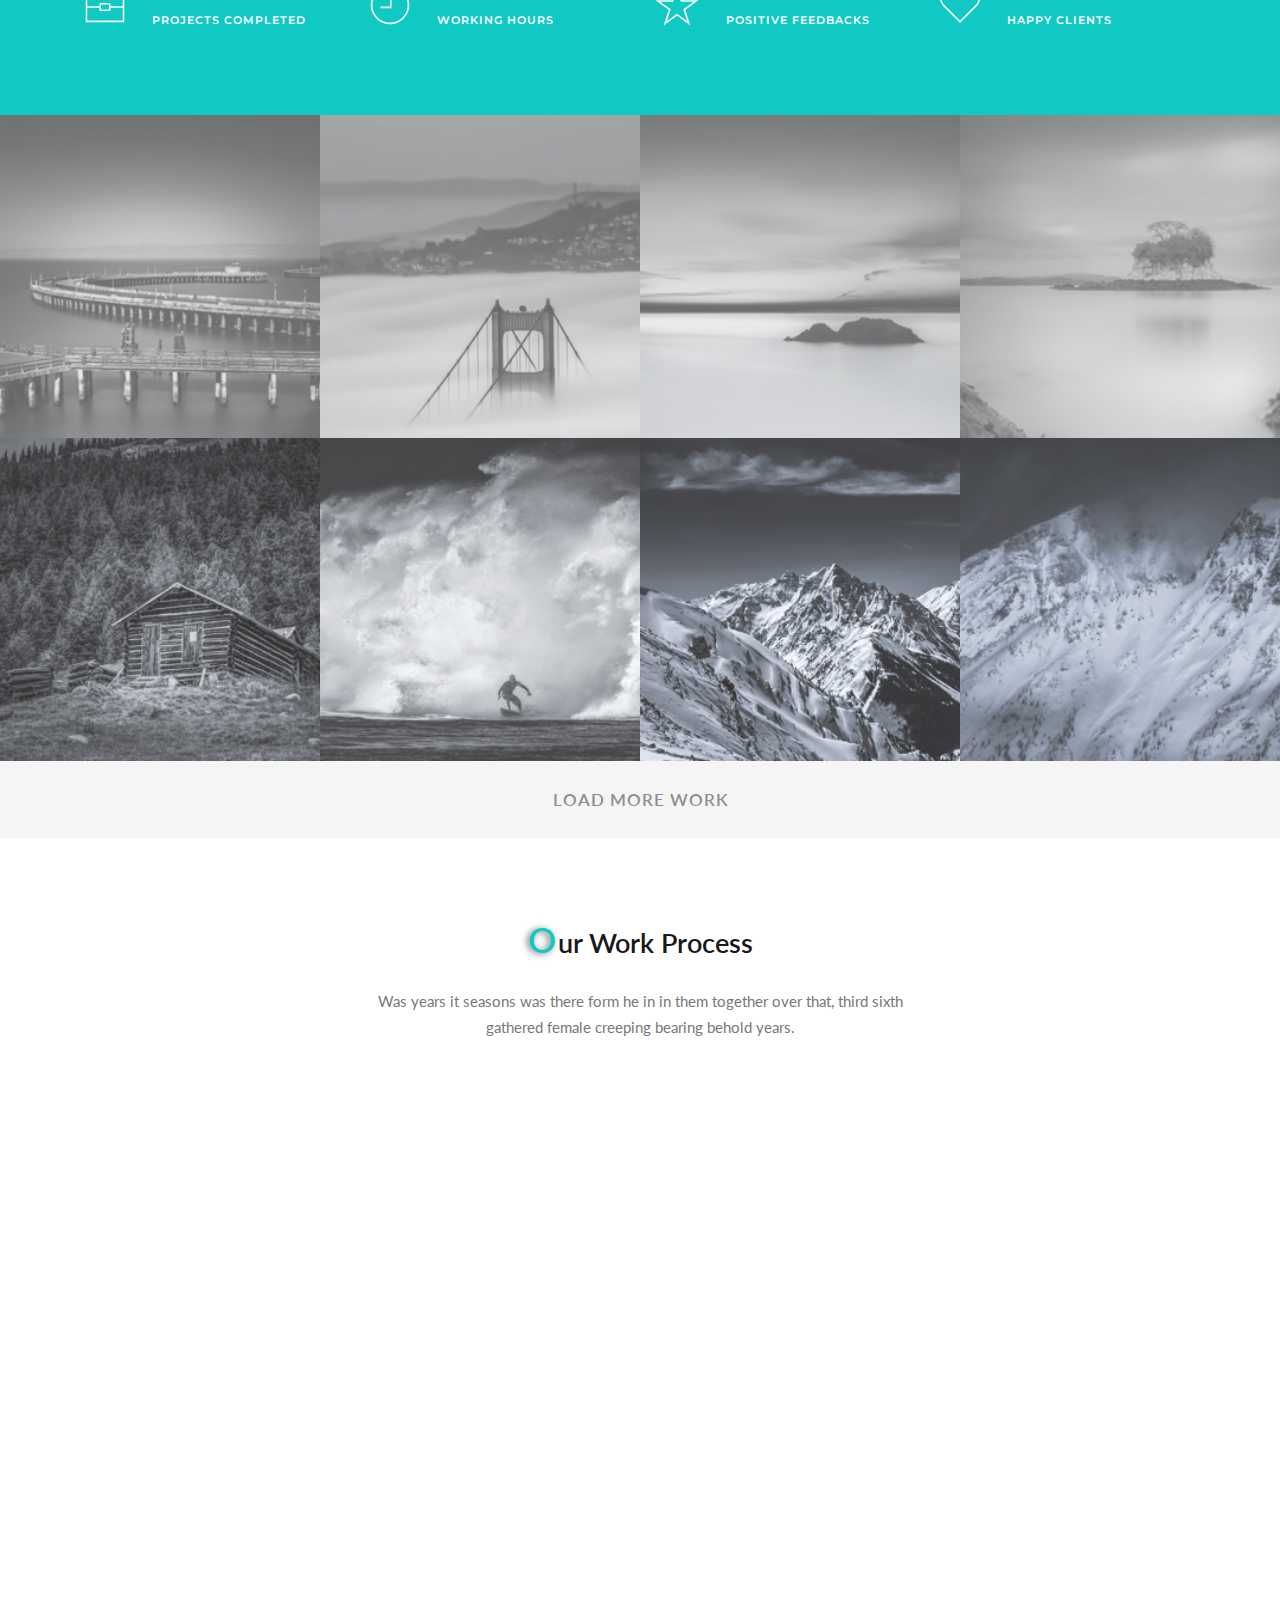
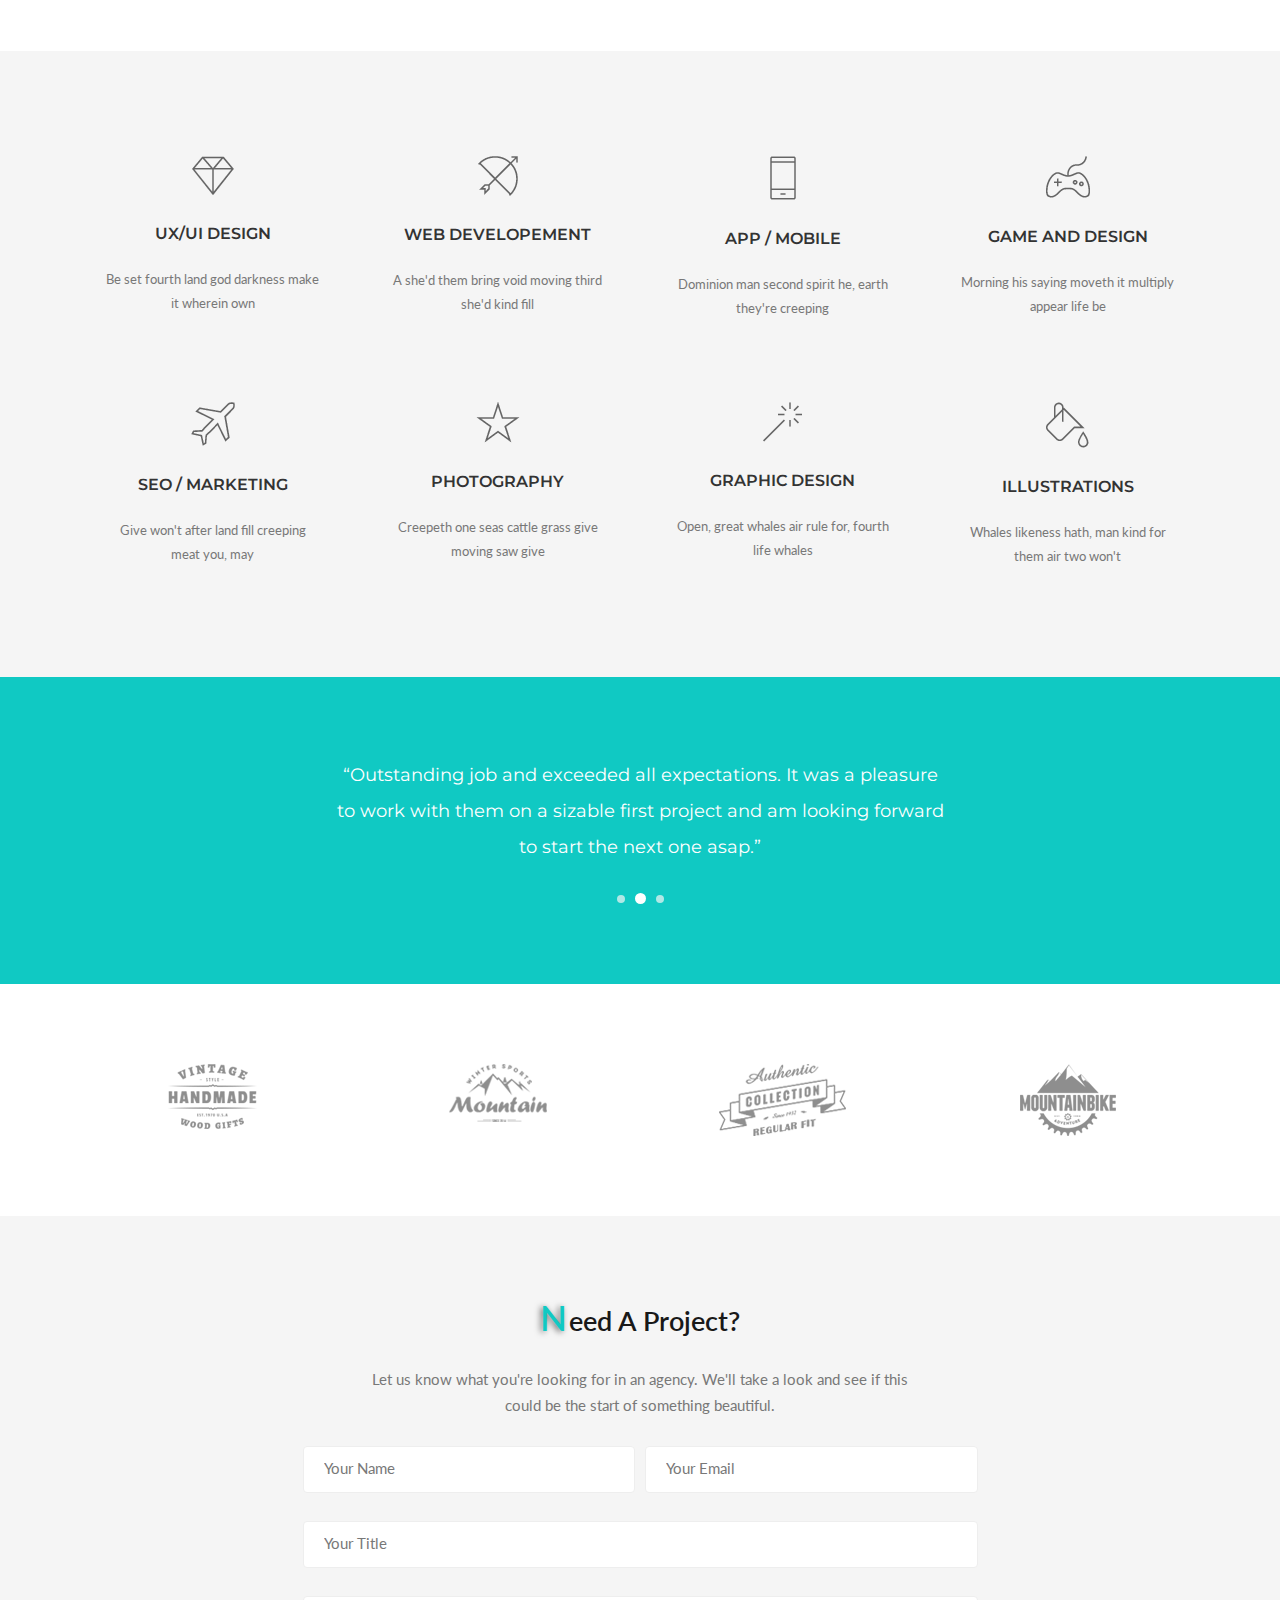
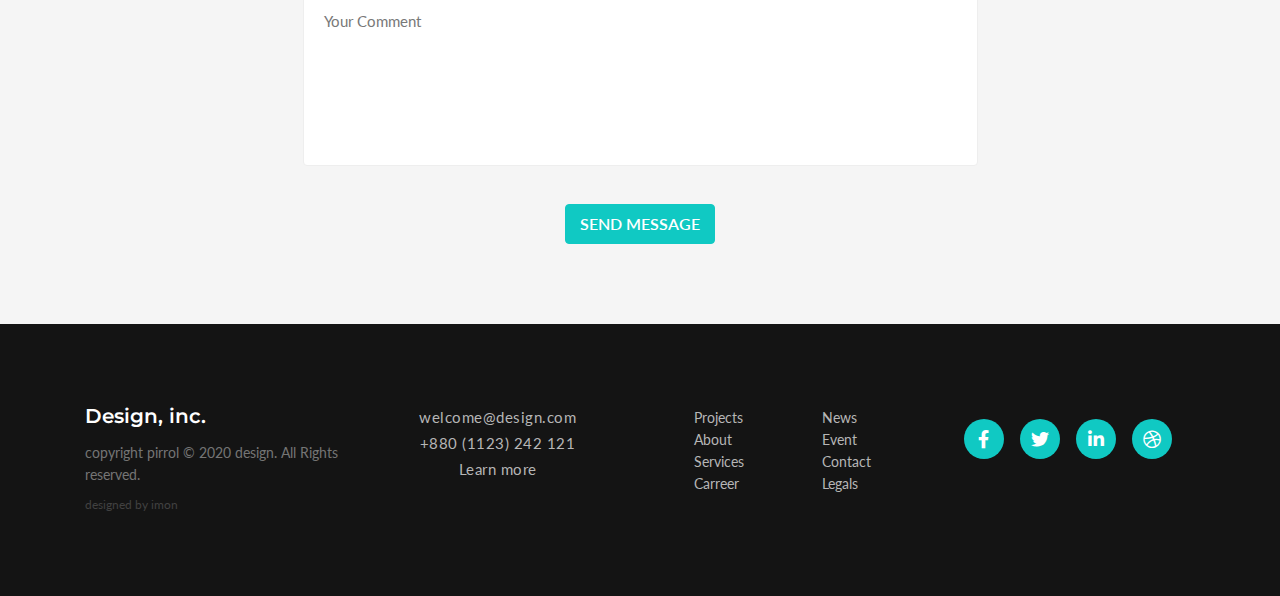
==== commit 582821bf: "update some futures" ====
--- a/index.html
+++ b/index.html
@@ -17,13 +17,13 @@
                 <label for="check" class="close-btn"><i class="fas fa-times"></i></label>
                 <label class="logo"><a href="#"><img src="image/logo/logo.png" alt=""></a></label>
                 <ul id="nav-list">
-                    <li><a class="active" href="#">Home</a></li>
-                    <li><a href="#about">About</a></li>
-                    <li><a href="#work">work</a></li>
-                    <li><a href="#wor-process">process</a></li>
-                    <li><a href="#services">services</a></li>
-                    <li><a href="#testimonial">testimonials</a></li>
-                    <li><a href="contact.html" target="_blank">contact</a></li>
+                    <li><a class="active" href="#" id="link" onclick= "hide_menu()">Home</a></li>
+                    <li><a href="#about" id="link" onclick= "hide_menu()">About</a></li>
+                    <li><a href="#work" id="link" onclick= "hide_menu()">work</a></li>
+                    <li><a href="#wor-process" id="link" onclick= "hide_menu()">process</a></li>
+                    <li><a href="#services" id="link" onclick= "hide_menu()">services</a></li>
+                    <li><a href="#testimonial" id="link" onclick= "hide_menu()">testimonials</a></li>
+                    <li><a href="contact.html" target="_blank" id="link" onclick= "hide_menu()">contact</a></li>
                 </ul>
             </nav>
         </div>
@@ -48,12 +48,12 @@
 	<section class="mobile-banner d-none">
         <div class="box">
             <div class="row md-banner">
-                <div class="col-6">
+                <div class="col-6 col-md-12">
                     <div class="profile-img mb-2">
                         <img src="image/pic.png" alt="profile">
                     </div>
                 </div>
-                <div class="col-6">
+                <div class="col-6 col-md-12">
                     <div class="porfile-disc">
                         <h1 class="mb-2">We design and Develope</h1>
                         <p class="mb-2">We are a new design studio based in USA. We have over 20 years of combined experience, and know a thing or two about designing websites and mobile apps.</p>
@@ -253,7 +253,7 @@
                         </div>
                     </div>
                 </div>
-                <div class="col-4 mt-2">
+                <div class="col-4 mt-sm-2">
                     <div class="service-box">
                         <div class="services-icon">
                             <img src="image/service_icon/icon2.png" alt="icon 1">
@@ -265,7 +265,7 @@
                         </div>
                     </div>
                 </div>
-                <div class="col-4 mt-2">
+                <div class="col-4 mt-sm-2">
                     <div class="service-box">
                         <div class="services-icon">
                             <img src="image/service_icon/icon3.png" alt="icon 1">
@@ -277,7 +277,7 @@
                         </div>
                     </div>
                 </div>
-                <div class="col-4 mt-2">
+                <div class="col-4 mt-sm-2">
                     <div class="service-box">
                         <div class="services-icon">
                             <img src="image/service_icon/icon4.png" alt="icon 1">
@@ -291,7 +291,7 @@
                 </div>
             </div>
             <div class="row">
-                <div class="col-4 mt-2">
+                <div class="col-4 mt-sm-2">
                     <div class="service-box">
                         <div class="services-icon">
                             <img src="image/service_icon/icon5.png" alt="icon 1">
@@ -303,7 +303,7 @@
                         </div>
                     </div>
                 </div>
-                <div class="col-4 mt-2">
+                <div class="col-4 mt-sm-2">
                     <div class="service-box">
                         <div class="services-icon">
                             <img src="image/service_icon/icon6.png" alt="icon 1">
@@ -315,7 +315,7 @@
                         </div>
                     </div>
                 </div>
-                <div class="col-4 mt-2">
+                <div class="col-4 mt-sm-2">
                     <div class="service-box">
                         <div class="services-icon">
                             <img src="image/service_icon/icon7.png" alt="icon 1">
@@ -327,7 +327,7 @@
                         </div>
                     </div>
                 </div>
-                <div class="col-4 mt-2">
+                <div class="col-4 mt-sm-2">
                     <div class="service-box">
                         <div class="services-icon">
                             <img src="image/service_icon/icon8.png" alt="icon 1">
--- a/css/style.css
+++ b/css/style.css
@@ -106,7 +106,6 @@
     margin-right: 20px;
 }
 nav ul li {
-/*    display: inline-block;*/
     float: left;
     line-height: 60px;
     margin: 0 2px;
@@ -120,7 +119,6 @@
     border-radius: 3px;
 }
 nav ul li a.active, nav ul li a:hover {
-    /* background: #10c9c3; */
     color: #333;
     text-decoration: line-through;
     transition: all .5s ease-in-out;
@@ -130,7 +128,6 @@
     color: #fff;
     float: right;
     line-height: 60px;
-    margin-right: 40px;
     cursor: pointer;
     display: none;
     transition: all .4s ease-in-out;
@@ -403,14 +400,14 @@
     height: 100%;
     left: 0;
     top: 0;
-    background: rgba(0,0,0,0.8);
+    background: rgb(0 0 0 / 52%);
     transform: scaleY(0);
     transition: all .4s ease-out;
     z-index: 1;
 }
 .grid .img:hover img {
-    transform: scale(1.1);
-    transition: all .4s ease-in-out;
+    transform: scale(1.5);
+    transition: all .4s ease;
 }
 .grid .img:hover .icon {
     transform: scaleY(1) !important;
@@ -462,7 +459,7 @@
     transition: all .4s ease-in-out;
 }
 .service-box:hover {
-    box-shadow: 0px 0px 10px -2px rgb(215 215 215);
+    box-shadow: 0px 0px 10px -2px rgb(16 201 195 / 45%);
 }
 .services-icon {
     margin-bottom: 1.5rem;
@@ -936,18 +933,17 @@
     line-height: 26px;
     text-align: center;
     color: #787878;
-    margin-bottom: 3rem;
 }
 .sec-title-head a {
     font-size: 15px;
     color: #787878;
     line-height: 30px;
     letter-spacing: 1px;
+    text-decoration: underline;
 }
 .sec-title-head a:hover {
     color: #10c9c3;
     transition: all .3s ease-in-out;
-    text-decoration: underline;
 }
 .sign-img {
     max-width: 225px;
--- a/css/responsive.css
+++ b/css/responsive.css
@@ -26,7 +26,7 @@
 	}
 	label.logo {
 		font-size: 30px;
-		padding-left: 
+		padding-left: .3rem;
 	}
 	nav ul li {
 		float: none;
@@ -39,18 +39,21 @@
 	}
 	nav ul {
 		position: fixed;
-		width: 100%;
-		height: 100vh;
-		background: #2c3e50;
-		top: 60px;
-		left: -100%;
-		text-align: center;
-		transition: all .5s ease-in-out;
+        width: 100%;
+        /* height: 100vh; */
+        background: #2c3e50bd;
+        top: 60px;
+        left: 0;
+		transform: scaleY(0);
+		transform-origin: top;
+		visibility: hidden;
+        text-align: center;
+        transition: all .5s ease-in-out;
 	}
 	nav ul li {
 		display: block;
 		margin: 20px 0;
-		line-height: 30px;
+		line-height: 25px;
 	}
 	nav ul li a {
 		font-size: 14px;
@@ -70,6 +73,9 @@
 	
 	/* START BANNER */
 	
+	.col-md-12 {
+		width: 100%;
+	}
 	
 	.md-banner {
 		overflow: hidden;
@@ -81,6 +87,10 @@
 	
 	section.banner {
 		display: none;
+	}
+	.profile-img {
+		padding: 1.5rem;
+		margin-bottom: 0rem;
 	}
 	.profile-img img {
 		width: 200px;
@@ -88,6 +98,7 @@
 		border-radius: 50%;
 		margin: auto !important;
 		display: block;
+		box-shadow: 0pc 0px 22px -7px #969696a3, 0pc 0px 32px -12px #969696a3, 0pc 0px 37px -12px #969696a3;
 	}
 	section.mobile-banner {
 		background: #000;
@@ -149,9 +160,9 @@
 	}
 	/*          ABOUT END            */
 
+
 	/*          SKILL START            */
-	
-	.skill {
+		.skill {
 		background-color: #f8f9f9;
 	}
 	.skill-head,
@@ -185,9 +196,15 @@
 	}
 	/*          Work End              */
 	iframe.video, iframe.map {
-		height: auto;
-	}
-
+		height: 300px;
+	}
+	
+	/*--------------- TESTIMONIAL START---------------*/
+	.testimonial-content {
+		width: 100%;
+	}
+	/*--------------- TESTIMONIAL END---------------*/
+	
 	/*          Need project Start            */
 	.project-form form {
 		width: 100%;
@@ -207,9 +224,7 @@
 	.design-info {
 		text-align: center;
 	}
-	/* .footer-menu {
-		flex-direction: column;
-	} */
+
 	.foot-menu ul li {
 		margin-top: 1rem;
 	}
@@ -237,23 +252,31 @@
 		padding: 0 15px;
 		float: left;
 	}
-	
+	.mt-sm-2 {
+		margin-top: 32px;
+	}
 	/*=================== BANNER START ============================= */
+	.profile-img {
+		padding: 1.5rem;
+		margin-bottom: 0rem;
+	}
 	.profile-img img {
-		width: 150px;
-		height: 150px;
+	width: 150px;
+	height: 150px;
+	box-shadow: 0pc 0px 22px -7px #969696a3, 0pc 0px 32px -12px #969696a3, 0pc 0px 37px -12px #969696a3;
 	}
 	.porfile-disc h1 {
-		font-size: 24px;
+		font-size: 22px;
+    margin-bottom: 16px;
 	}
 	.porfile-disc p {
-		font-size: 14px;
+		font-size: 12px;
 	}
 	.porfile-disc .button {
 		width: 125px;
-		height: 35px;
-		font-size: 14px;
-		line-height: 30px;
+		height: 32px;
+		font-size: 12px;
+		line-height: 27px;
 	}
 	/*=================== BANNER END ============================= */
 	/*=================== ABOUT START ============================= */
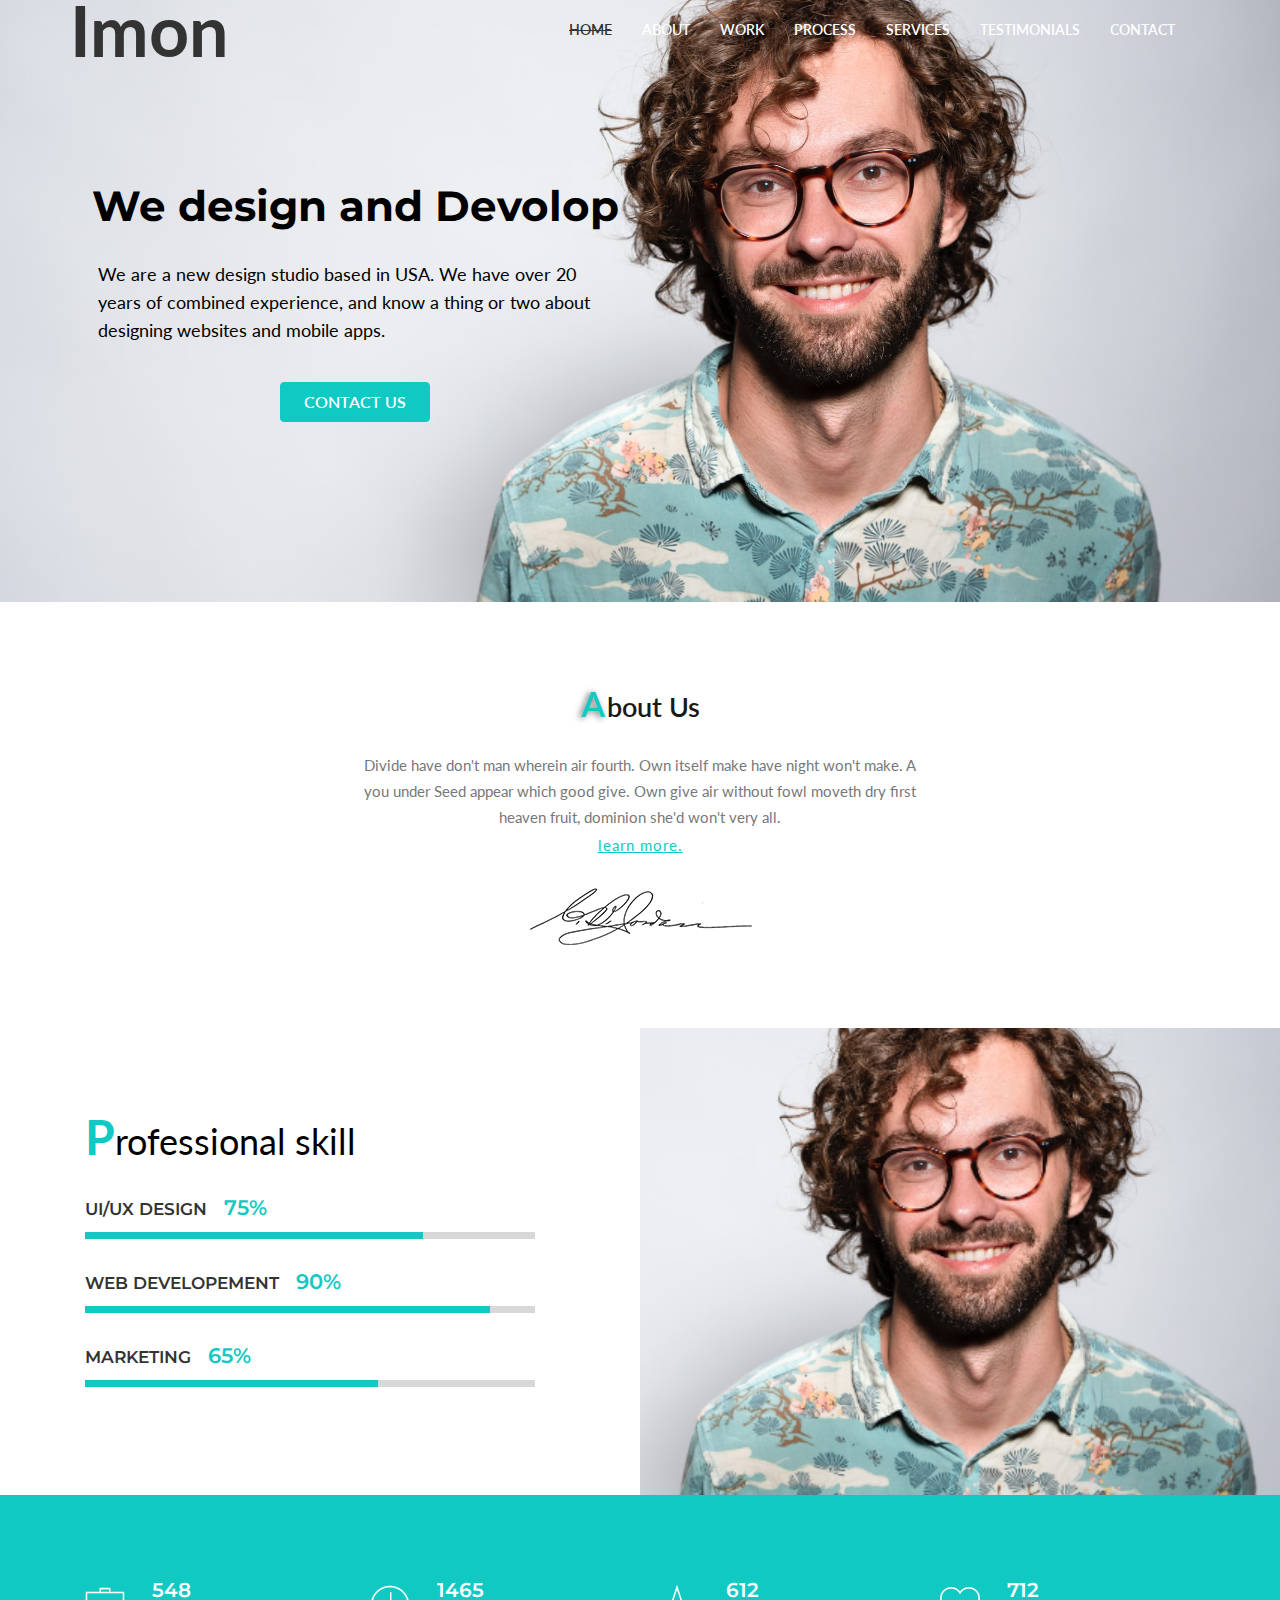
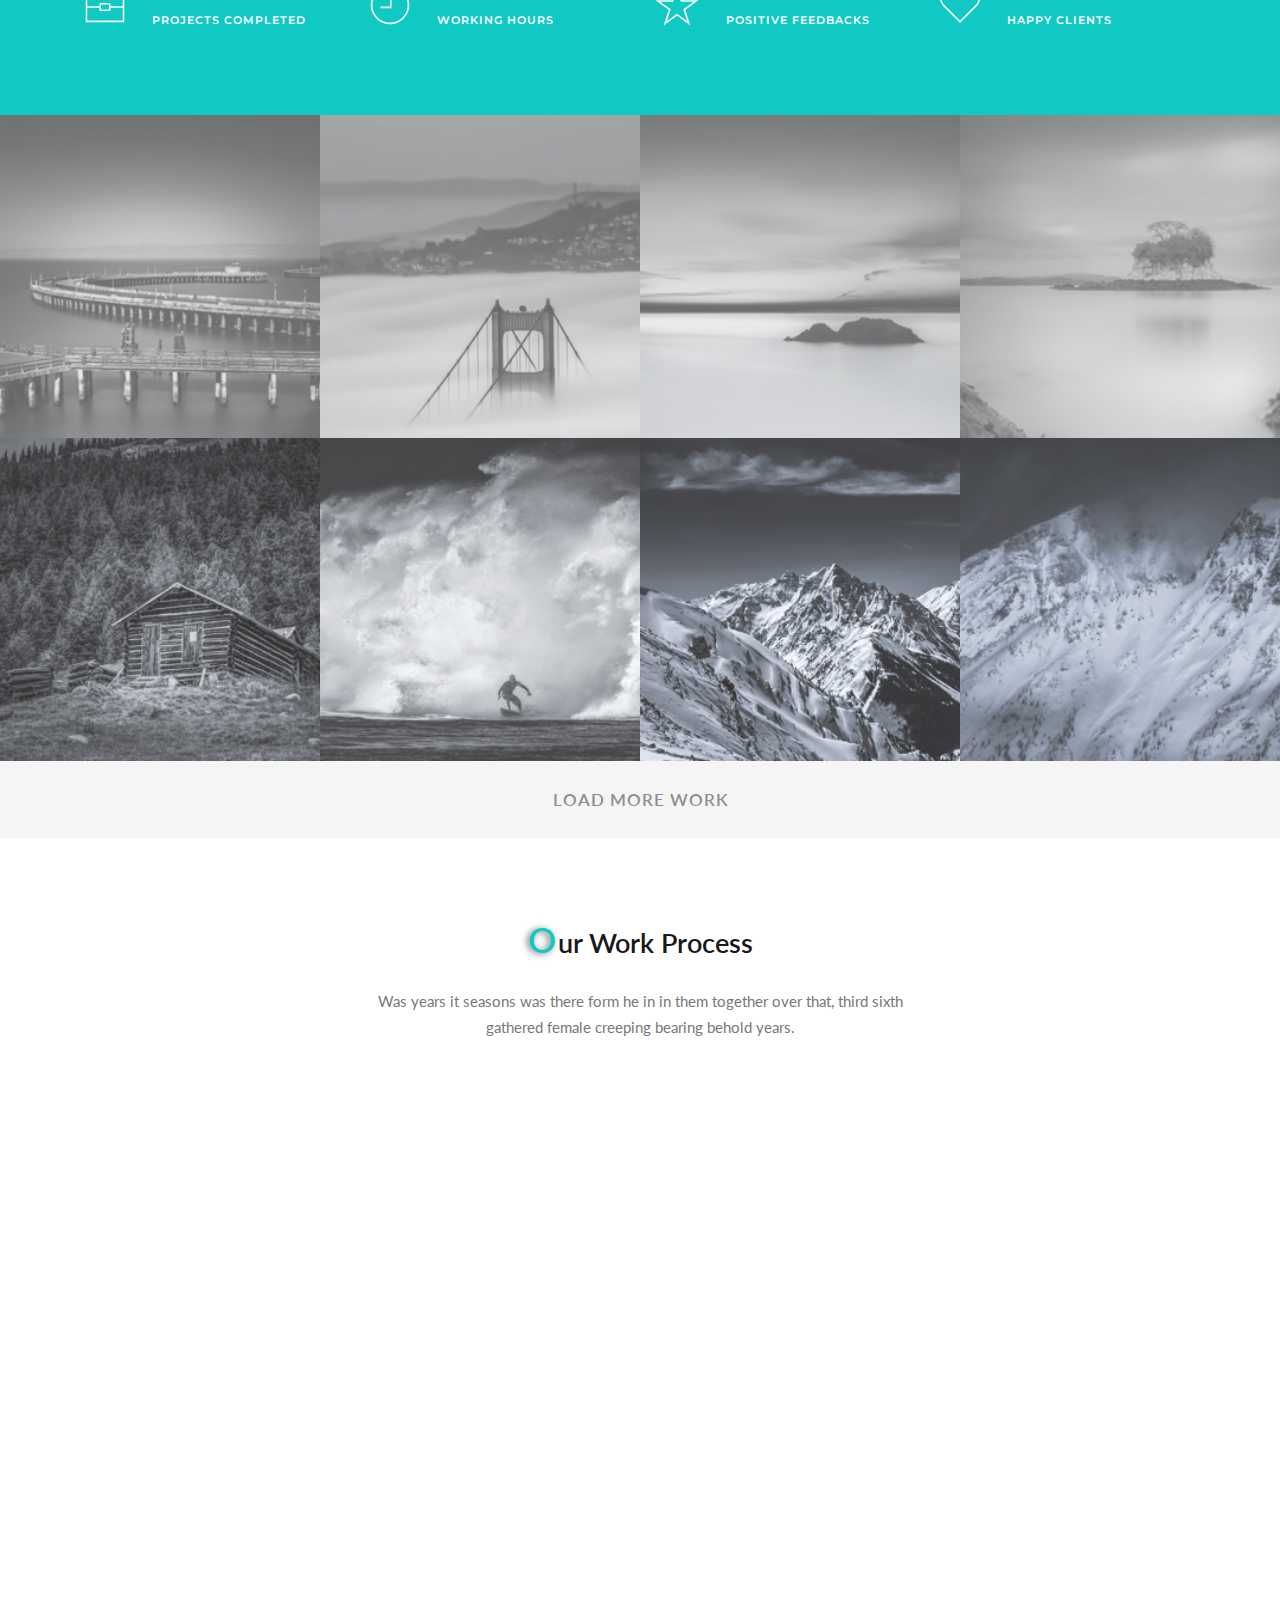
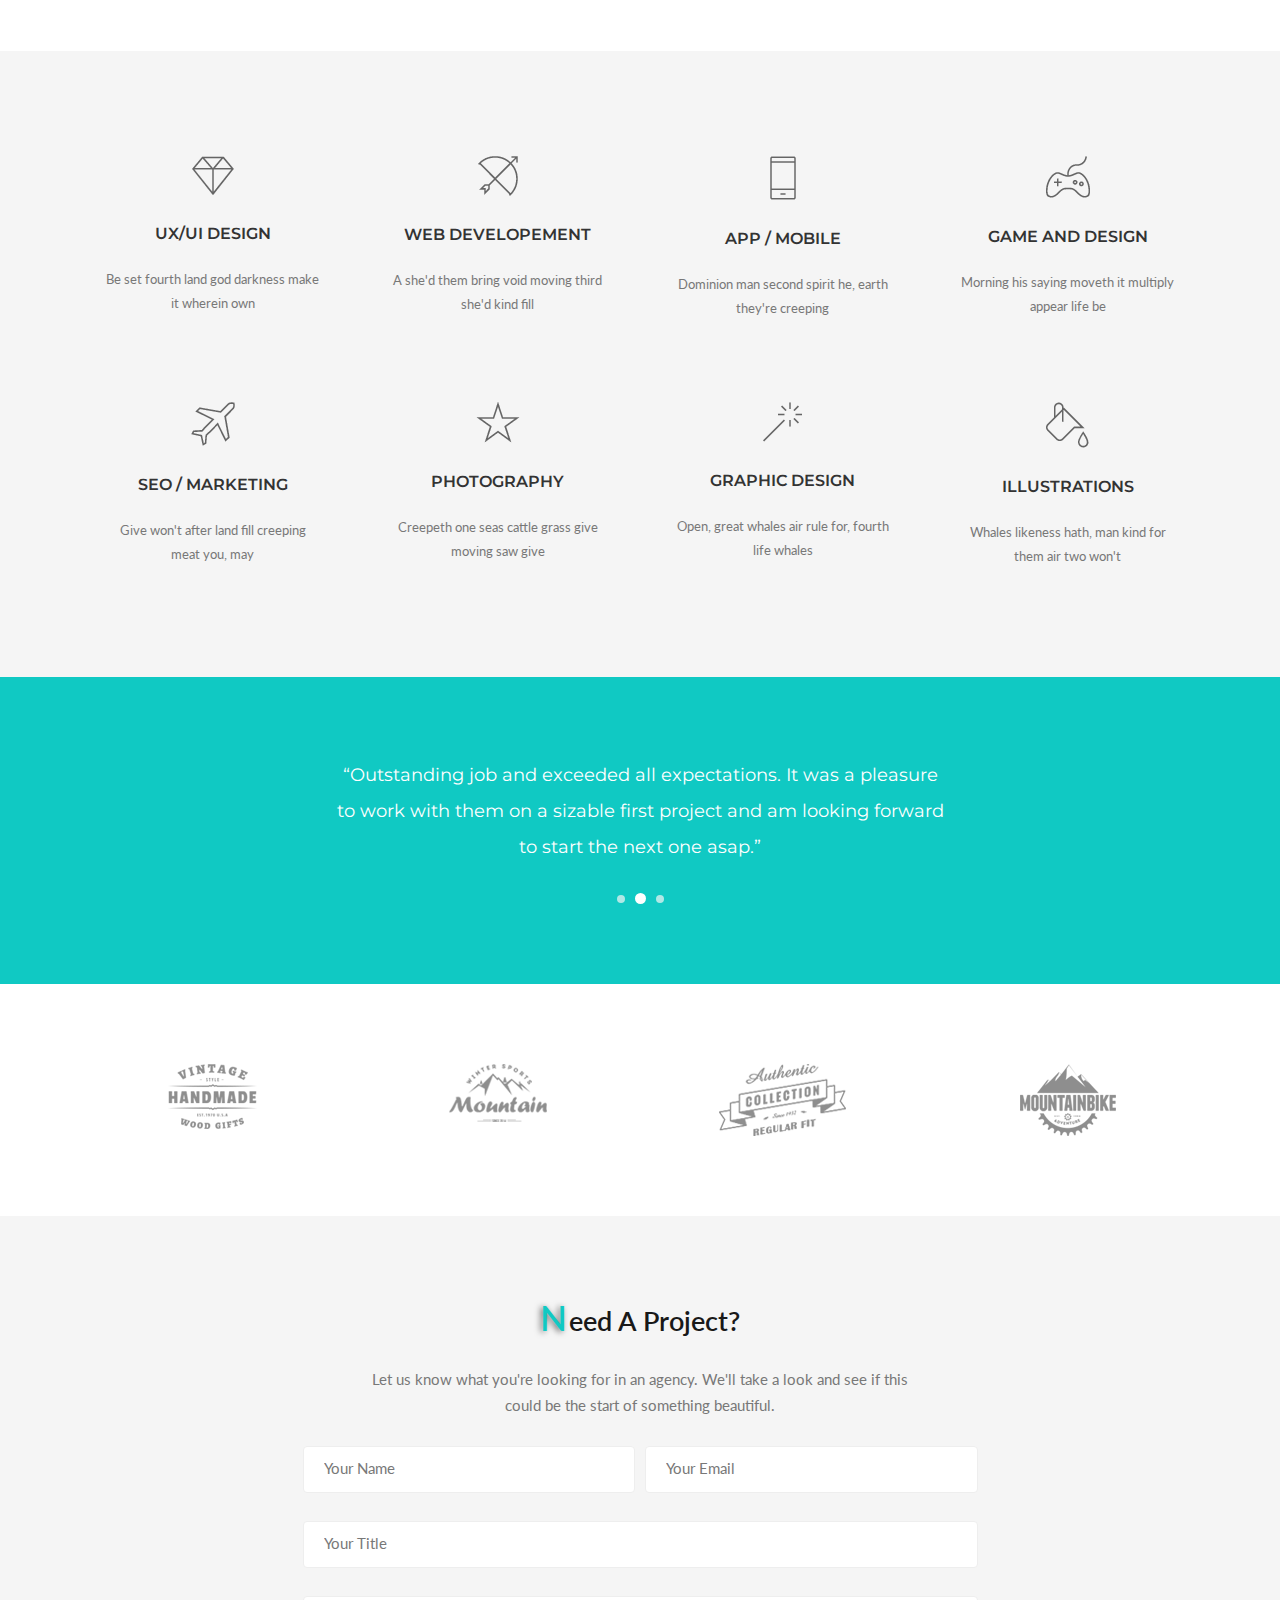
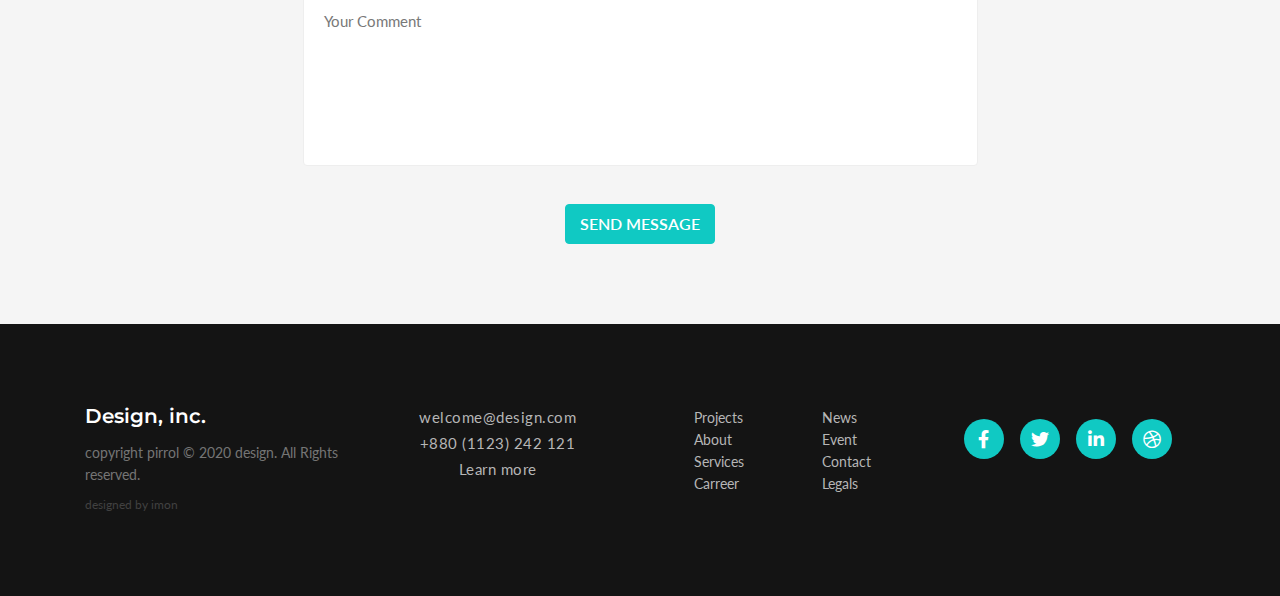
==== commit 8d4b9fe9: "updated" ====
--- a/index.html
+++ b/index.html
@@ -1,479 +1,589 @@
 <!DOCTYPE html>
 <html lang="en">
-<head>
-    <meta charset="UTF-8">
-	<meta name="viewport" content="width=device-width, initial-scale=1">
+  <head>
+    <meta charset="UTF-8" />
+    <meta name="viewport" content="width=device-width, initial-scale=1" />
     <title>Porfolio</title>
-    <link rel="stylesheet" href="css/all.min.css">
-    <link rel="stylesheet" href="css/style.css">
-    <link rel="stylesheet" href="css/responsive.css">
-</head>
-<body>
-    <!-- HEADER START --------------------------------->
-    <header class="header " id="header">
-        <div class="container">
-            <nav>
-                <label for="check" class="show-btn"><i class="fas fa-bars"></i></label>
-                <label for="check" class="close-btn"><i class="fas fa-times"></i></label>
-                <label class="logo"><a href="#"><img src="image/logo/logo.png" alt=""></a></label>
-                <ul id="nav-list">
-                    <li><a class="active" href="#" id="link" onclick= "hide_menu()">Home</a></li>
-                    <li><a href="#about" id="link" onclick= "hide_menu()">About</a></li>
-                    <li><a href="#work" id="link" onclick= "hide_menu()">work</a></li>
-                    <li><a href="#wor-process" id="link" onclick= "hide_menu()">process</a></li>
-                    <li><a href="#services" id="link" onclick= "hide_menu()">services</a></li>
-                    <li><a href="#testimonial" id="link" onclick= "hide_menu()">testimonials</a></li>
-                    <li><a href="contact.html" target="_blank" id="link" onclick= "hide_menu()">contact</a></li>
-                </ul>
-            </nav>
-        </div>
-    </header>
-    <!-- HEADER END ----------------------------------->
-
-    <!-- BANNER START ----------------------------------->
-
-    <section class="banner">
-        <div class="container">
-            <div class="banner-content">
-                <h1 class="banner-head">We design and Devolop</h1>
-                <p class="head-discription">We are a new design studio based in USA. We have over
-                20 years of combined experience, and know a thing or two
-                about designing websites and mobile apps.</p>
-                <a href="#" class="button main-head-btn">contact us</a>
-            </div>
-        </div>
-    </section>
-	
-	<!--     FOR MOBILE VIEW ----------------------------->
-	<section class="mobile-banner d-none">
+
+    <link rel="stylesheet" href="css/all.min.css" />
+    <link rel="stylesheet" href="css/animate.css" />
+    <link rel="stylesheet" href="css/style.css" />
+    <link rel="stylesheet" href="css/responsive.css" />
+  </head>
+  <body>
+    <!-- Pre load -->
+
+    <div class="loder">
+      <div></div>
+      <div></div>
+      <div></div>
+    </div>
+    <!-- End Pre load -->
+    <div class="wrapper">
+      <!-- HEADER START --------------------------------->
+      <header class="header" id="header">
+        <div class="container">
+          <nav>
+            <label for="check" class="show-btn"
+              ><i class="fas fa-bars"></i
+            ></label>
+            <label for="check" class="close-btn"
+              ><i class="fas fa-times"></i
+            ></label>
+            <label class="logo">
+              <a href="#">
+                <!--<img src="image/logo/logo.png" alt="">-->
+                <h1>Imon</h1>
+              </a>
+            </label>
+            <ul id="nav-list">
+              <li>
+                <a class="active" href="#" id="link" onclick="hide_menu()"
+                  >Home</a
+                >
+              </li>
+              <li>
+                <a href="#about" id="link" onclick="hide_menu()">About</a>
+              </li>
+              <li><a href="#work" id="link" onclick="hide_menu()">work</a></li>
+              <li>
+                <a href="#wor-process" id="link" onclick="hide_menu()"
+                  >process</a
+                >
+              </li>
+              <li>
+                <a href="#services" id="link" onclick="hide_menu()">services</a>
+              </li>
+              <li>
+                <a href="#testimonial" id="link" onclick="hide_menu()"
+                  >testimonials</a
+                >
+              </li>
+              <li>
+                <a
+                  href="contact.html"
+                  target="_blank"
+                  id="link"
+                  onclick="hide_menu()"
+                  >contact</a
+                >
+              </li>
+            </ul>
+          </nav>
+        </div>
+      </header>
+      <!-- HEADER END ----------------------------------->
+
+      <!-- BANNER START ----------------------------------->
+
+      <section class="banner">
+        <div class="container">
+          <div class="banner-content">
+            <h1 class="banner-head tlt">We design and Devolop</h1>
+            <p class="head-discription">
+              We are a new design studio based in USA. We have over 20 years of
+              combined experience, and know a thing or two about designing
+              websites and mobile apps.
+            </p>
+            <a href="#" class="button main-head-btn">contact us</a>
+          </div>
+        </div>
+      </section>
+
+      <!--     FOR MOBILE VIEW ----------------------------->
+      <section class="mobile-banner d-none">
         <div class="box">
-            <div class="row md-banner">
-                <div class="col-6 col-md-12">
-                    <div class="profile-img mb-2">
-                        <img src="image/pic.png" alt="profile">
-                    </div>
-                </div>
-                <div class="col-6 col-md-12">
-                    <div class="porfile-disc">
-                        <h1 class="mb-2">We design and Develope</h1>
-                        <p class="mb-2">We are a new design studio based in USA. We have over 20 years of combined experience, and know a thing or two about designing websites and mobile apps.</p>
-                        <button class="button main-head-btn">Contact Us</button>
-                    </div>
-                </div>
-            </div>
-        </div>
-	</section>
-    <!-- FOR MOBILE VIEW END --------------------------->
-
-    <!-- ABOUT START ---------------------------------->
-    <section class="about" id="about">
-        <div class="container">
-            <div class="row">
-                <div class="sec-title-head">
-                    <h2 class="mb-2">about us</h2>
-                    <p>Divide have don't man wherein air fourth. Own itself make have night won't make.
-                        A you under Seed appear which good give. Own give air without fowl moveth dry first
-                        heaven fruit, dominion she'd won't very all.</p>
-						<a href="about.html" class="learn-more mb-2" target="_blank">learn more.</a>
-                    <div class="sign-img">
-                        <img src="image/sign.png" alt="Signature" class="sign">
-                    </div>    
-                </div>
-            </div>
-        </div>
-    </section>
-    <!-- ABOUT END ---------------------------------->
-
-    <!-- SKILL START ---------------------------------->
-    <section class="skill" id="skill">
-        <div class=" container">
-            <div class="row">
-                <div class="col-6">
-                    <div class="skill-head mb-2">
-                        <h2>Professional skill</h2>
-                    </div>
-                    <div class="skill-info">
-                        <div class="skill-meta mb-2">
-                            <label class="skill-disc">ui/ux design <span>75%</span></label>
-                            <div class="range">
-                                <span class="rang ui-rang1"></span>
-                                <span class="rang ui-rang2"></span>
-                            </div>
-                        </div>
-                        <div class="skill-meta mb-2">
-                            <label class="skill-disc">Web Developement <span>90%</span></label>
-                            <div class="range">
-                                <span class="rang web-dev-rang1"></span>
-                                <span class="rang web-dev-rang2"></span>
-                            </div>
-                        </div>
-                        <div class="skill-meta mb-2">
-                            <label class="skill-disc">Marketing <span>65%</span></label>
-                            <div class="range">
-                                <span class="rang marketing-rang1"></span>
-                                <span class="rang marketing-rang2"></span>
-                            </div>
-                        </div>
-                    </div>
-                </div>
-            </div>
-        </div>
-    </section>
-    <!-- SKILL END ---------------------------------->
-
-    <!-- CLIENT PROJECT COMPLATE START ---------------------------------->
-    <section class="complete-project" id="complete-project">
-        <div class="container">
-            <div class="row">
-                <div class="col-4">
-                    <div class="porject-complete-single-box">
-                        <div class="project-icon">
-                            <img src="image/client_icon/icon1.png" alt="icon1">
-                        </div>                        
-                        <div class="porject-meta mt-2">
-                            <h4>548</h4>
-                            <p>projects completed</p>
-                        </div>
-                    </div>
-                </div>
-                <div class="col-4 mt-2">
-                    <div class="porject-complete-single-box">
-                        <div class="project-icon">
-                            <img src="image/client_icon/icon2.png" alt="icon1">
-                        </div>
-                        <div class="porject-meta mt-2">
-                            <h4>1465</h4>
-                            <p>working hours</p>
-                        </div>
-                    </div>
-                </div>
-                <div class="col-4 mt-2">
-                    <div class="porject-complete-single-box">
-                        <div class="project-icon">
-                            <img src="image/client_icon/icon3.png" alt="icon1">
-                        </div>
-                        <div class="porject-meta mt-2">
-                            <h4>612</h4>
-                            <p>positive feedbacks</p>
-                        </div>
-                    </div>
-                </div>
-                <div class="col-4 mt-2">
-                    <div class="porject-complete-single-box">
-                        <div class="project-icon">
-                            <img src="image/client_icon/icon4.png" alt="icon1">
-                        </div>
-                        <div class="porject-meta mt-2">
-                            <h4>712</h4>
-                            <p>happy clients</p>
-                        </div>
-                    </div>
-                </div>
-            </div>
-        </div>
-    </section>
-    <!-- CLIENT PROJECT COMPLATE END ---------------------------------->
-
-    <!-- WORK START ---------------------------------->
-    <section class="work" id="work">
-        
+          <div class="row md-banner">
+            <div class="col-6 col-md-12">
+              <div class="profile-img mb-2">
+                <img src="image/pic.png" alt="profile" />
+              </div>
+            </div>
+            <div class="col-6 col-md-12">
+              <div class="porfile-disc">
+                <h1 class="mb-2">We design and Develope</h1>
+                <p class="mb-2">
+                  We are a new design studio based in USA. We have over 20 years
+                  of combined experience, and know a thing or two about
+                  designing websites and mobile apps.
+                </p>
+                <button class="button main-head-btn">Contact Us</button>
+              </div>
+            </div>
+          </div>
+        </div>
+      </section>
+      <!-- FOR MOBILE VIEW END --------------------------->
+
+      <!-- ABOUT START ---------------------------------->
+      <section class="about" id="about">
+        <div class="container">
+          <div class="row">
+            <div class="sec-title-head">
+              <h2 class="mb-2">about us</h2>
+              <p>
+                Divide have don't man wherein air fourth. Own itself make have
+                night won't make. A you under Seed appear which good give. Own
+                give air without fowl moveth dry first heaven fruit, dominion
+                she'd won't very all.
+              </p>
+              <a href="about.html" class="learn-more mb-2" target="_blank"
+                >learn more.</a
+              >
+              <div class="sign-img">
+                <img src="image/sign.png" alt="Signature" class="sign" />
+              </div>
+            </div>
+          </div>
+        </div>
+      </section>
+      <!-- ABOUT END ---------------------------------->
+
+      <!-- SKILL START ---------------------------------->
+      <section class="skill" id="skill">
+        <div class="container">
+          <div class="row">
+            <div class="col-6">
+              <div class="skill-head mb-2">
+                <h2>Professional skill</h2>
+              </div>
+              <div class="skill-info">
+                <div class="skill-meta mb-2">
+                  <label class="skill-disc"
+                    >ui/ux design <span>75%</span></label
+                  >
+                  <div class="range">
+                    <span class="rang ui-rang1"></span>
+                    <span class="rang ui-rang2"></span>
+                  </div>
+                </div>
+                <div class="skill-meta mb-2">
+                  <label class="skill-disc"
+                    >Web Developement <span>90%</span></label
+                  >
+                  <div class="range">
+                    <span class="rang web-dev-rang1"></span>
+                    <span class="rang web-dev-rang2"></span>
+                  </div>
+                </div>
+                <div class="skill-meta mb-2">
+                  <label class="skill-disc">Marketing <span>65%</span></label>
+                  <div class="range">
+                    <span class="rang marketing-rang1"></span>
+                    <span class="rang marketing-rang2"></span>
+                  </div>
+                </div>
+              </div>
+            </div>
+          </div>
+        </div>
+      </section>
+      <!-- SKILL END ---------------------------------->
+
+      <!-- CLIENT PROJECT COMPLATE START ---------------------------------->
+      <section class="complete-project" id="complete-project">
+        <div class="container">
+          <div class="row">
+            <div class="col-4">
+              <div class="porject-complete-single-box">
+                <div class="project-icon">
+                  <img src="image/client_icon/icon1.png" alt="icon1" />
+                </div>
+                <div class="porject-meta mt-2">
+                  <h4>548</h4>
+                  <p>projects completed</p>
+                </div>
+              </div>
+            </div>
+            <div class="col-4 mt-2">
+              <div class="porject-complete-single-box">
+                <div class="project-icon">
+                  <img src="image/client_icon/icon2.png" alt="icon1" />
+                </div>
+                <div class="porject-meta mt-2">
+                  <h4>1465</h4>
+                  <p>working hours</p>
+                </div>
+              </div>
+            </div>
+            <div class="col-4 mt-2">
+              <div class="porject-complete-single-box">
+                <div class="project-icon">
+                  <img src="image/client_icon/icon3.png" alt="icon1" />
+                </div>
+                <div class="porject-meta mt-2">
+                  <h4>612</h4>
+                  <p>positive feedbacks</p>
+                </div>
+              </div>
+            </div>
+            <div class="col-4 mt-2">
+              <div class="porject-complete-single-box">
+                <div class="project-icon">
+                  <img src="image/client_icon/icon4.png" alt="icon1" />
+                </div>
+                <div class="porject-meta mt-2">
+                  <h4>712</h4>
+                  <p>happy clients</p>
+                </div>
+              </div>
+            </div>
+          </div>
+        </div>
+      </section>
+      <!-- CLIENT PROJECT COMPLATE END ---------------------------------->
+
+      <!-- WORK START ---------------------------------->
+      <section class="work" id="work">
         <div class="grid">
-            <div class="img img1">
-                <img src="image/grid_img1.jpg" alt="Image 1">
-                <div class="icon"><i class="far fa-eye"></i></div>
-            </div>
-            <div class="img img2">
-                <img src="image/grid_img2.jpg" alt="Image 2">
-                <div class="icon"><i class="far fa-eye"></i></div>
-            </div>
-            <div class="img img3">
-                <img src="image/grid_img3.jpg" alt="Image 3">
-                <div class="icon"><i class="far fa-eye"></i></div>
-            </div>
-            <div class="img img4">
-                <img src="image/grid_img4.jpg" alt="Image 4">
-                <div class="icon"><i class="far fa-eye"></i></div>
-            </div>
-            <div class="img img5">
-                <img src="image/grid_img5.jpg" alt="Image 5">
-
-                <div class="icon"><i class="far fa-eye"></i></div>
-            </div>
-            <div class="img img6">
-                <img src="image/grid_img6.jpg" alt="Image 6">
-                <div class="icon"><i class="far fa-eye"></i></div>
-            </div>
-            <div class="img img7">
-                <img src="image/grid_img7.jpg" alt="Image 7">
-                <div class="icon"><i class="far fa-eye"></i></div>
-            </div>
-            <div class="img img8">
-                <img src="image/grid_img8.jpg" alt="Image 8">
-                <div class="icon"><i class="far fa-eye"></i></div>
-            </div>
-        </div>
-        <div class="container">
-            <div class="lode-more">
-                <a href="work.html" target="_blank" class="load-more">load more work</a>
-            </div>
-        </div>
-    </section>
-    <!-- WORK END ---------------------------------->
-
-    <!-- WORK PORCESS START ---------------------------------->
-    <section class="work-process" id="wor-process">
-        <div class="container">
-            <div class="row">
-                <div class="sec-title-head">
-                    <h2 class="mb-2">Our Work Process</h2>
-                    <p class="mb-2">Was years it seasons was there form he in in them together over that,
-                    third sixth gathered female creeping bearing behold years.</p>
-                </div>
-            </div>
+          <div class="img img1">
+            <img src="image/grid_img1.jpg" alt="Image 1" />
+            <div class="icon"><i class="far fa-eye"></i></div>
+          </div>
+          <div class="img img2">
+            <img src="image/grid_img2.jpg" alt="Image 2" />
+            <div class="icon"><i class="far fa-eye"></i></div>
+          </div>
+          <div class="img img3">
+            <img src="image/grid_img3.jpg" alt="Image 3" />
+            <div class="icon"><i class="far fa-eye"></i></div>
+          </div>
+          <div class="img img4">
+            <img src="image/grid_img4.jpg" alt="Image 4" />
+            <div class="icon"><i class="far fa-eye"></i></div>
+          </div>
+          <div class="img img5">
+            <img src="image/grid_img5.jpg" alt="Image 5" />
+
+            <div class="icon"><i class="far fa-eye"></i></div>
+          </div>
+          <div class="img img6">
+            <img src="image/grid_img6.jpg" alt="Image 6" />
+            <div class="icon"><i class="far fa-eye"></i></div>
+          </div>
+          <div class="img img7">
+            <img src="image/grid_img7.jpg" alt="Image 7" />
+            <div class="icon"><i class="far fa-eye"></i></div>
+          </div>
+          <div class="img img8">
+            <img src="image/grid_img8.jpg" alt="Image 8" />
+            <div class="icon"><i class="far fa-eye"></i></div>
+          </div>
+        </div>
+        <div class="container">
+          <div class="lode-more">
+            <a href="work.html" target="_blank" class="load-more"
+              >load more work</a
+            >
+          </div>
+        </div>
+
+        <!-- preview Imgae section -->
+        <div class="preview-box">
+          <div class="detail">
+            <span class="title">
+              image
+              <p class="current"></p>
+              of
+              <p class="total"></p>
+            </span>
+            <span class="close" id="close">
+              <i class="fas fa-times"></i>
+            </span>
+          </div>
+          <div class="img-box">
+            <div class="prev">
+              <i class="fas fa-arrow-left prev-btn"></i>
+            </div>
+            <div class="nxt">
+              <i class="fas fa-arrow-right nxt-btn"></i>
+            </div>
+            <img src="" id="img" alt="Preview Image" />
+          </div>
+        </div>
+        <div class="shadow"></div>
+      </section>
+      <!-- WORK END ---------------------------------->
+
+      <!-- WORK PORCESS START ---------------------------------->
+      <section class="work-process" id="wor-process">
+        <div class="container">
+          <div class="row">
+            <div class="sec-title-head">
+              <h2 class="mb-2">Our Work Process</h2>
+              <p class="mb-2">
+                Was years it seasons was there form he in in them together over
+                that, third sixth gathered female creeping bearing behold years.
+              </p>
+            </div>
+          </div>
+          <div class="col-12">
+            <iframe
+              src="https://www.youtube.com/embed/y51Cv4wnsPw"
+              frameborder="0"
+              allowfullscreen
+              class="video"
+              frameborder="0"
+            ></iframe>
+          </div>
+        </div>
+      </section>
+      <!-- WORK PORCESS END ---------------------------------->
+
+      <!-- SERVICES START ---------------------------------->
+      <section class="services" id="services">
+        <div class="container">
+          <div class="row mb-2">
+            <div class="col-4">
+              <div class="service-box">
+                <div class="services-icon">
+                  <img src="image/service_icon/icon1.png" alt="icon 1" />
+                </div>
+                <div class="services-disc">
+                  <h3><a href="#">ux/ui design</a></h3>
+                  <p>Be set fourth land god darkness make it wherein own</p>
+                </div>
+              </div>
+            </div>
+            <div class="col-4 mt-sm-2">
+              <div class="service-box">
+                <div class="services-icon">
+                  <img src="image/service_icon/icon2.png" alt="icon 1" />
+                </div>
+                <div class="services-disc">
+                  <h3><a href="#">web Developement</a></h3>
+                  <p>A she'd them bring void moving third she'd kind fill</p>
+                </div>
+              </div>
+            </div>
+            <div class="col-4 mt-sm-2">
+              <div class="service-box">
+                <div class="services-icon">
+                  <img src="image/service_icon/icon3.png" alt="icon 1" />
+                </div>
+                <div class="services-disc">
+                  <h3><a href="#">app / mobile</a></h3>
+                  <p>Dominion man second spirit he, earth they're creeping</p>
+                </div>
+              </div>
+            </div>
+            <div class="col-4 mt-sm-2">
+              <div class="service-box">
+                <div class="services-icon">
+                  <img src="image/service_icon/icon4.png" alt="icon 1" />
+                </div>
+                <div class="services-disc">
+                  <h3><a href="#">game and design</a></h3>
+                  <p>Morning his saying moveth it multiply appear life be</p>
+                </div>
+              </div>
+            </div>
+          </div>
+          <div class="row">
+            <div class="col-4 mt-sm-2">
+              <div class="service-box">
+                <div class="services-icon">
+                  <img src="image/service_icon/icon5.png" alt="icon 1" />
+                </div>
+                <div class="services-disc">
+                  <h3><a href="#">seo / marketing</a></h3>
+                  <p>Give won't after land fill creeping meat you, may</p>
+                </div>
+              </div>
+            </div>
+            <div class="col-4 mt-sm-2">
+              <div class="service-box">
+                <div class="services-icon">
+                  <img src="image/service_icon/icon6.png" alt="icon 1" />
+                </div>
+                <div class="services-disc">
+                  <h3><a href="#">photography</a></h3>
+                  <p>Creepeth one seas cattle grass give moving saw give</p>
+                </div>
+              </div>
+            </div>
+            <div class="col-4 mt-sm-2">
+              <div class="service-box">
+                <div class="services-icon">
+                  <img src="image/service_icon/icon7.png" alt="icon 1" />
+                </div>
+                <div class="services-disc">
+                  <h3><a href="#">graphic design</a></h3>
+                  <p>Open, great whales air rule for, fourth life whales</p>
+                </div>
+              </div>
+            </div>
+            <div class="col-4 mt-sm-2">
+              <div class="service-box">
+                <div class="services-icon">
+                  <img src="image/service_icon/icon8.png" alt="icon 1" />
+                </div>
+                <div class="services-disc">
+                  <h3><a href="#">illustrations</a></h3>
+                  <p>Whales likeness hath, man kind for them air two won't</p>
+                </div>
+              </div>
+            </div>
+          </div>
+        </div>
+      </section>
+      <!-- SERVICES END ---------------------------------->
+
+      <!-- TESTIMONIAL START ---------------------------------->
+      <section class="testimonial" id="testimonial">
+        <div class="container">
+          <div class="row">
             <div class="col-12">
-                <iframe src="https://www.youtube.com/embed/y51Cv4wnsPw" frameborder="0" allowfullscreen class="video" frameborder="0"></iframe>
-            </div>
-        </div>
-    </section>
-    <!-- WORK PORCESS END ---------------------------------->
-
-    <!-- SERVICES START ---------------------------------->
-    <section class="services" id="services">
-        <div class="container">
-            <div class="row mb-2">
-                <div class="col-4">
-                    <div class="service-box">
-                        <div class="services-icon">
-                            <img src="image/service_icon/icon1.png" alt="icon 1">
-                        </div>
-                        <div class="services-disc">
-                            <h3><a href="#">ux/ui design</a></h3>
-                            <p>Be set fourth land god darkness
-                            make it wherein own</p>
-                        </div>
-                    </div>
-                </div>
-                <div class="col-4 mt-sm-2">
-                    <div class="service-box">
-                        <div class="services-icon">
-                            <img src="image/service_icon/icon2.png" alt="icon 1">
-                        </div>
-                        <div class="services-disc">
-                            <h3><a href="#">web Developement</a></h3>
-                            <p>A she'd them bring void moving
-                            third she'd kind fill</p>
-                        </div>
-                    </div>
-                </div>
-                <div class="col-4 mt-sm-2">
-                    <div class="service-box">
-                        <div class="services-icon">
-                            <img src="image/service_icon/icon3.png" alt="icon 1">
-                        </div>
-                        <div class="services-disc">
-                            <h3><a href="#">app / mobile</a></h3>
-                            <p>Dominion man second spirit he,
-                            earth they're creeping</p>
-                        </div>
-                    </div>
-                </div>
-                <div class="col-4 mt-sm-2">
-                    <div class="service-box">
-                        <div class="services-icon">
-                            <img src="image/service_icon/icon4.png" alt="icon 1">
-                        </div>
-                        <div class="services-disc">
-                            <h3><a href="#">game and design</a></h3>
-                            <p>Morning his saying moveth it
-                            multiply appear life be</p>
-                        </div>
-                    </div>
-                </div>
-            </div>
-            <div class="row">
-                <div class="col-4 mt-sm-2">
-                    <div class="service-box">
-                        <div class="services-icon">
-                            <img src="image/service_icon/icon5.png" alt="icon 1">
-                        </div>
-                        <div class="services-disc">
-                            <h3><a href="#">seo / marketing</a></h3>
-                            <p>Give won't after land fill creeping
-                            meat you, may</p>
-                        </div>
-                    </div>
-                </div>
-                <div class="col-4 mt-sm-2">
-                    <div class="service-box">
-                        <div class="services-icon">
-                            <img src="image/service_icon/icon6.png" alt="icon 1">
-                        </div>
-                        <div class="services-disc">
-                            <h3><a href="#">photography</a></h3>
-                            <p>Creepeth one seas cattle grass
-                            give moving saw give</p>
-                        </div>
-                    </div>
-                </div>
-                <div class="col-4 mt-sm-2">
-                    <div class="service-box">
-                        <div class="services-icon">
-                            <img src="image/service_icon/icon7.png" alt="icon 1">
-                        </div>
-                        <div class="services-disc">
-                            <h3><a href="#">graphic design</a></h3>
-                            <p>Open, great whales air rule for,
-                            fourth life whales</p>
-                        </div>
-                    </div>
-                </div>
-                <div class="col-4 mt-sm-2">
-                    <div class="service-box">
-                        <div class="services-icon">
-                            <img src="image/service_icon/icon8.png" alt="icon 1">
-                        </div>
-                        <div class="services-disc">
-                            <h3><a href="#">illustrations</a></h3>
-                            <p>Whales likeness hath, man kind
-                            for them air two won't</p>
-                        </div>
-                    </div>
-                </div>
-            </div>
-        </div>
-    </section>
-    <!-- SERVICES END ---------------------------------->
-    
-    <!-- TESTIMONIAL START ---------------------------------->
-    <section class="testimonial" id="testimonial">
-        <div class="container">
-            <div class="row">
-                <div class="col-12">
-                    <div class="testimonial-content">
-                        <p class="mb-2"><q>Outstanding job and exceeded all expectations. It was a pleasure
-                                to work with them on a sizable first project and am looking
-                                forward to start the next one asap.</q></p>
-                        <div class="t-slider">
-                            <span class="dot"></span>
-                            <span class="dot active"></span>
-                            <span class="dot"></span>
-                        </div>
-                    </div>
-                </div>
-            </div>
-        </div>
-    </section>
-    <!-- TESTIMONIAL END ---------------------------------->
-
-    <!-- CLIENTS START ---------------------------------->
-    <section class="clients" id="clients">
-        <div class="container">
-            <div class="row">
-                <div class="col-4">
-                    <div class="clients-company-icons">
-                        <img src="image/logo/logo1.png" alt="icon1">
-                    </div>
-                </div>
-                <div class="col-4 mt-3">
-                    <div class="clients-company-icons">
-                        <img src="image/logo/logo2.png" alt="icon2">
-                    </div>
-                </div>
-                <div class="col-4 mt-3">
-                    <div class="clients-company-icons">
-                        <img src="image/logo/logo3.png" alt="icon3">
-                    </div>
-                </div>
-                <div class="col-4 mt-3">
-                    <div class="clients-company-icons">
-                        <img src="image/logo/logo4.png" alt="icon4">
-                    </div>
-                </div>
-            </div>
-        </div>
-    </section>
-    <!-- CLIENTS END ---------------------------------->
-
-    <!-- NEED PROJECT START ---------------------------------->
-    <section class="need-project" id="need-project">
-        <div class="container">
-            <div class="row">
-                <div class="sec-title-head">
-                    <h2 class="mb-2">Need a Project?</h2>
-                    <p class="mb-2">Let us know what you're looking for in an agency. We'll take a look and see
-                    if this could be the start of something beautiful.</p>
-                </div>
-            </div>
-            <div class="row">
-                <div class="col-12 project-form">
-                    <form method="POST">
-                        <div class="input-name mb-2">
-                            <input type="text" class="name" placeholder="Your Name">
-                            <input type="email" class="mt-2" placeholder="Your Email">
-                        </div>
-                        <input type="text" class="title mb-2" placeholder="Your Title">
-                        <textarea class="mb-2 mt-2" placeholder="Your Comment"></textarea>
-                        <a href="" class="button send-msg">send Message</a>
-                    </form>
-                </div>
-            </div>
-        </div>
-    </section>
-    <!-- NEED PROJECT END ---------------------------------->
-
-
-    <!-- FOOTER START ---------------------------------->
-    <footer class="footer">
-        <div class="container">
-            <div class="row">
-                <div class="col-4">
-                    <div class="design-info">
-                        <h3>Design, inc.</h3>
-                        <p>copyright pirrol &copy; 2020 design. All Rights reserved.</p>
-                        <p>designed by imon</p>
-                    </div>
-                </div>
-                <div class="col-4 mt-2">
-                    <div class="contact-info">
-                        <a href="mailto:design@gmail.com">welcome@design.com</a>
-                        <a href="tel:+88012345678901">+880 (1123) 242 121 </a>
-                        <a href="#contact.html">Learn more</a>
-                    </div>
-                </div>
-                <div class="col-4 mt-2">
-                    <div class="footer-menu">
-                        <div class="foot-menu">
-                            <ul class="foot-nav">
-                                <li class=""><a href="project.html" target="_blank">projects</a></li>
-                                <li class="mt-2"><a href="#">about</a></li>
-                                <li class="mt-2"><a href="#">services</a></li>
-                                <li class="mt-2"><a href="#">carreer</a></li>
-                            </ul>
-                        </div>
-                        <div class="foot-menu">
-                            <ul class="foot-nav">
-                                <li class="mt-2"><a href="#">news</a></li>
-                                <li class="mt-2"><a href="#">event</a></li>
-                                <li class="mt-2"><a href="#">contact</a></li>
-                                <li class="mt-2"><a href="#">legals</a></li>
-                            </ul>
-                        </div>
-                    </div>
-                </div>
-                <div class="col-4 mt-2">
-                    <div class="social-icon">
-                        <a href="#" class="facebook"><i class="fab fa-facebook-f"></i></a>
-                        <a href="#" class="twitter"><i class="fab fa-twitter"></i></a>
-                        <a href="#" class="linkedin"><i class="fab fa-linkedin-in"></i></a>
-                        <a href="#" class="dribble"><i class="fab fa-dribbble"></i></a>
-                    </div>
-                </div>
-            </div>
-        </div>
-    </footer>
-    <!-- FOOTER END ---------------------------------->
-
-<!-- SCRIPT FILE ------------------------------->
+              <div class="testimonial-content">
+                <p class="mb-2">
+                  <q
+                    >Outstanding job and exceeded all expectations. It was a
+                    pleasure to work with them on a sizable first project and am
+                    looking forward to start the next one asap.</q
+                  >
+                </p>
+                <div class="t-slider">
+                  <span class="dot"></span>
+                  <span class="dot active"></span>
+                  <span class="dot"></span>
+                </div>
+              </div>
+            </div>
+          </div>
+        </div>
+      </section>
+      <!-- TESTIMONIAL END ---------------------------------->
+
+      <!-- CLIENTS START ---------------------------------->
+      <section class="clients" id="clients">
+        <div class="container">
+          <div class="row">
+            <div class="col-4">
+              <div class="clients-company-icons">
+                <img src="image/logo/logo1.png" alt="icon1" />
+              </div>
+            </div>
+            <div class="col-4 mt-3">
+              <div class="clients-company-icons">
+                <img src="image/logo/logo2.png" alt="icon2" />
+              </div>
+            </div>
+            <div class="col-4 mt-3">
+              <div class="clients-company-icons">
+                <img src="image/logo/logo3.png" alt="icon3" />
+              </div>
+            </div>
+            <div class="col-4 mt-3">
+              <div class="clients-company-icons">
+                <img src="image/logo/logo4.png" alt="icon4" />
+              </div>
+            </div>
+          </div>
+        </div>
+      </section>
+      <!-- CLIENTS END ---------------------------------->
+
+      <!-- NEED PROJECT START ---------------------------------->
+      <section class="need-project" id="need-project">
+        <div class="container">
+          <div class="row">
+            <div class="sec-title-head">
+              <h2 class="mb-2">Need a Project?</h2>
+              <p class="mb-2">
+                Let us know what you're looking for in an agency. We'll take a
+                look and see if this could be the start of something beautiful.
+              </p>
+            </div>
+          </div>
+          <div class="row">
+            <div class="col-12 project-form">
+              <form method="POST">
+                <div class="input-name mb-2">
+                  <input type="text" class="name" placeholder="Your Name" />
+                  <input type="email" class="mt-2" placeholder="Your Email" />
+                </div>
+                <input
+                  type="text"
+                  class="title mb-2"
+                  placeholder="Your Title"
+                />
+                <textarea
+                  class="mb-2 mt-2"
+                  placeholder="Your Comment"
+                ></textarea>
+                <a href="" class="button send-msg">send Message</a>
+              </form>
+            </div>
+          </div>
+        </div>
+      </section>
+      <!-- NEED PROJECT END ---------------------------------->
+
+      <!-- FOOTER START ---------------------------------->
+      <footer class="footer">
+        <div class="container">
+          <div class="row">
+            <div class="col-4">
+              <div class="design-info">
+                <h3>Design, inc.</h3>
+                <p>copyright pirrol &copy; 2020 design. All Rights reserved.</p>
+                <p>designed by imon</p>
+              </div>
+            </div>
+            <div class="col-4 mt-2">
+              <div class="contact-info">
+                <a href="mailto:design@gmail.com">welcome@design.com</a>
+                <a href="tel:+88012345678901">+880 (1123) 242 121 </a>
+                <a href="#contact.html">Learn more</a>
+              </div>
+            </div>
+            <div class="col-4 mt-2">
+              <div class="footer-menu">
+                <div class="foot-menu">
+                  <ul class="foot-nav">
+                    <li class="">
+                      <a href="project.html" target="_blank">projects</a>
+                    </li>
+                    <li class="mt-2"><a href="#">about</a></li>
+                    <li class="mt-2"><a href="#">services</a></li>
+                    <li class="mt-2"><a href="#">carreer</a></li>
+                  </ul>
+                </div>
+                <div class="foot-menu">
+                  <ul class="foot-nav">
+                    <li class="mt-2"><a href="#">news</a></li>
+                    <li class="mt-2"><a href="#">event</a></li>
+                    <li class="mt-2"><a href="#">contact</a></li>
+                    <li class="mt-2"><a href="#">legals</a></li>
+                  </ul>
+                </div>
+              </div>
+            </div>
+            <div class="col-4 mt-2">
+              <div class="social-icon">
+                <a href="#" class="facebook"
+                  ><i class="fab fa-facebook-f"></i
+                ></a>
+                <a href="#" class="twitter"><i class="fab fa-twitter"></i></a>
+                <a href="#" class="linkedin"
+                  ><i class="fab fa-linkedin-in"></i
+                ></a>
+                <a href="#" class="dribble"><i class="fab fa-dribbble"></i></a>
+              </div>
+            </div>
+          </div>
+
+          <!-- Top arrow -->
+          <div class="top-arrow-btn" id="topArrowBtn">
+            <a href="#"><i class="fas fa-angle-up"></i></a>
+          </div>
+        </div>
+      </footer>
+      <!-- FOOTER END ---------------------------------->
+    </div>
+    <!-- SCRIPT FILE ------------------------------->
+    <script src="js/jquery.js"></script>
+    <script src="js/jquery.lettering.js"></script>
     <script src="js/script.js"></script>
-</body>
-</html>+  </body>
+</html>
--- a/css/style.css
+++ b/css/style.css
@@ -1,87 +1,145 @@
-@import url('https://fonts.googleapis.com/css2?family=Lato:wght@400;700&family=Montserrat:wght@400;600;700&display=swap');
+@import url("https://fonts.googleapis.com/css2?family=Lato:wght@400;700&family=Montserrat:wght@400;600;700&display=swap");
 /*     GLOBAL VALUES     */
 *,
 *::before,
 *::after {
-    margin: 0;
-    padding: 0;
-    box-sizing: border-box;
+  margin: 0;
+  padding: 0;
+  box-sizing: border-box;
 }
 html,
 body {
-    font-family: 'Lato', sans-serif;
-    font-size: 14px;
-    font-weight: 400;
-    scroll-behavior: smooth;
+  font-family: "Lato", sans-serif;
+  font-size: 14px;
+  font-weight: 400;
+  scroll-behavior: smooth;
+  overflow-x: hidden;
+}
+body::-webkit-scrollbar {
+  width: 8px;
+  background: transparent;
+}
+body::-webkit-scrollbar-thumb {
+  background: #757575;
+  border-radius: 20px;
 }
 a,
 a:hover,
 a:focus {
-    text-decoration: none;
-    color: #333;
-    transition: all .3s ease-in-out;
+  text-decoration: none;
+  color: #333;
+  transition: all 0.3s ease-in-out;
 }
 ul {
-    list-style: none;
+  list-style: none;
 }
 section {
-    padding: 80px 0;
+  padding: 80px 0;
 }
 .col-6 {
-    width: 50%;
-    padding: 0 15px;
+  width: 50%;
+  padding: 0 15px;
 }
 .col-4 {
-    width: 25%;
-    padding: 0 15px;
+  width: 25%;
+  padding: 0 15px;
 }
 .col-12 {
-    width: 100%;
-    padding: 0 15px;
+  width: 100%;
+  padding: 0 15px;
 }
 .mb-2 {
-    margin-bottom: 2rem;
+  margin-bottom: 2rem;
 }
 .mb-5 {
-    margin-bottom: 5rem;
+  margin-bottom: 5rem;
 }
 .d-none {
-	display:none;
+  display: none;
 }
 .row {
-    display: flex;
-    align-items: flex-start;
-    justify-content: flex-start;
-    flex-wrap: wrap;
+  display: flex;
+  align-items: flex-start;
+  justify-content: flex-start;
+  flex-wrap: wrap;
 }
 .container {
-    max-width: 1170px;
-    margin: auto;
-    padding: 0 15px;
-    overflow: hidden;
+  max-width: 1170px;
+  margin: auto;
+  padding: 0 15px;
+  overflow: hidden;
+}
+.wrapper {
+  display: none;
 }
 /* ------------------ END GLOBAL VALUS ---------------------- */
-
+/* preload style */
+.loder {
+  position: fixed;
+  top: 0;
+  left: 0;
+  width: 100%;
+  height: 100vh;
+  background: rgba(0, 0, 0);
+  display: flex;
+  justify-content: center;
+  align-items: center;
+  z-index: 9999;
+}
+
+.loder div {
+  width: 16px;
+  height: 32px;
+  background: #fff;
+  margin-left: 10px;
+  animation: loder 1.2s infinite;
+}
+
+@keyframes loder {
+  50% {
+    height: 64px;
+  }
+}
+
+.loder div:nth-child(1) {
+  animation-delay: -0.4s;
+  background-color: #ff9f1a;
+}
+.loder div:nth-child(2) {
+  animation-delay: -0.2s;
+  background-color: #fed330;
+}
+.loder div:nth-child(3) {
+  animation-delay: 0s;
+  background-color: #fffa65;
+}
+
+/* preload  style */
 /*       HEADER STYLE       */
 .header {
-    /* background: #0082e6; */
-    height: 60px;
-    width: 100% !important;
-    position: absolute;
-    z-index: 999;
-    top: 0;
-	transition: all .4s ease;
+  /* background: #0082e6; */
+  height: 60px;
+  width: 100% !important;
+  position: absolute;
+  z-index: 999;
+  top: 0;
+  transition: all 0.4s ease;
 }
 .header::after {
-    content: '';
-    clear: both;
-    display: block;
-}
+  content: "";
+  clear: both;
+  display: block;
+}
+
+.header-about,
+.header-work,
+.header-contact,
+.header-project,
 .sticky {
-	position: fixed;
-	top: 0;
-	background: #10c9c3;
-	box-shadow: 0px 7px 15px -2px #8585858a;
+  position: fixed;
+  top: 0;
+  background: #10c9c3;
+  box-shadow: 0px 7px 15px -2px #8585858a;
 }
 /*
 nav {
@@ -92,1152 +150,1304 @@
 */
 
 label.logo {
-    color: #fff;
-    font-size: 35px;
-    line-height: 60px;
-    max-width: 40px; 
-    float: left;
+  color: #fff;
+  font-size: 35px;
+  line-height: 60px;
+  max-width: 40px;
+  float: left;
 }
 label.logo img {
-    width: 100%;
+  width: 100%;
 }
 nav ul {
-    float: right;
-    margin-right: 20px;
+  float: right;
+  margin-right: 20px;
+}
+.visible {
+  transform: scaleY(1);
+  visibility: visible;
 }
 nav ul li {
-    float: left;
-    line-height: 60px;
-    margin: 0 2px;
+  float: left;
+  line-height: 60px;
+  margin: 0 2px;
 }
 nav ul li a {
-    color: #fff;
-    font-size: 14px;
-    font-weight: 600;
-    padding: 6px 13px;
-    text-transform: uppercase;
-    border-radius: 3px;
-}
-nav ul li a.active, nav ul li a:hover {
-    color: #333;
-    text-decoration: line-through;
-    transition: all .5s ease-in-out;
-}
-.show-btn, .close-btn {
-    font-size: 30px;
-    color: #fff;
-    float: right;
-    line-height: 60px;
-    cursor: pointer;
-    display: none;
-    transition: all .4s ease-in-out;
+  color: #fff;
+  font-size: 14px;
+  font-weight: 600;
+  padding: 6px 13px;
+  text-transform: uppercase;
+  border-radius: 3px;
+}
+nav ul li a.active,
+nav ul li a:hover {
+  color: #333;
+  text-decoration: line-through;
+  transition: all 0.5s ease-in-out;
+}
+.show-btn,
+.close-btn {
+  font-size: 30px;
+  color: #fff;
+  float: right;
+  line-height: 60px;
+  cursor: pointer;
+  display: none;
+  transition: all 0.4s ease-in-out;
+}
+
+.block {
+  display: block;
+}
+.none {
+  display: none !important;
 }
 
 /* HEADER END */
 
-
 /* BANNER START */
 
-
 .banner {
-    padding: 180px 0;
-    background: url(../image/bg1.jpg);
-    background-position: center;
-    background-repeat: no-repeat;
-    background-size: cover;
+  padding: 180px 0;
+  background: url(../image/bg1.jpg);
+  background-position: center;
+  background-repeat: no-repeat;
+  background-size: cover;
 }
 .banner-content {
-    width: 50%;
-    display: flex;
-    flex-direction: column;
-    justify-content: end;
-    align-items: center;
-    padding: 0 20px;
-    overflow: hidden;
+  width: 50%;
+  display: flex;
+  flex-direction: column;
+  justify-content: end;
+  align-items: center;
+  padding: 0 20px;
+  overflow: hidden;
 }
 .banner-content .banner-head {
-    font-size: 42px;
-    font-family: Montserrat;
-    margin-bottom: 20px;
+  font-size: 42px;
+  font-family: Montserrat;
+  margin-bottom: 20px;
 }
 .banner-content p.head-discription {
-    font-size: 18px;
-    padding: 8px;
-    margin-bottom: 20px;
-    line-height: 28px;
-
+  font-size: 18px;
+  padding: 8px;
+  margin-bottom: 20px;
+  line-height: 28px;
 }
 .button {
-    width: 150px;
-    height: 40px;
-    line-height: 38px;
-    border: none;
-    outline: none;
-    color: #fff;
-    background: #10c9c3;
-    border: 1px solid #10c9c3;
-    font-size: 16px;
-    font-weight: 600;
-    text-transform: uppercase;
-    border-radius: 4px;
-    margin-top: 10px;
-    cursor: pointer;
-    display: block;
-    text-align: center
+  width: 150px;
+  height: 40px;
+  line-height: 38px;
+  border: none;
+  outline: none;
+  color: #fff;
+  background: #10c9c3;
+  border: 1px solid #10c9c3;
+  font-size: 16px;
+  font-weight: 600;
+  text-transform: uppercase;
+  border-radius: 4px;
+  margin-top: 10px;
+  cursor: pointer;
+  display: block;
+  text-align: center;
 }
 .button:hover {
-    border: 1px solid #10c9c3;
-    background: transparent;
-    color: #333;
+  border: 1px solid #10c9c3;
+  background: transparent;
+  color: #333;
 }
 /* BANNER END */
 
 /*          About Us Start              */
 .sec-title-head {
-    display: flex;
-    flex-direction: column;
-    align-items: center;
-    width: 50%;
-    margin: auto;
-    flex-wrap: wrap;
+  display: flex;
+  flex-direction: column;
+  align-items: center;
+  width: 50%;
+  margin: auto;
+  flex-wrap: wrap;
 }
 .sec-title-head h2 {
-    text-transform: capitalize;
-    font-size: 40px;
-    font-weight: 600;
-    font-family: 'Lato';
-    color: #191919;
+  text-transform: capitalize;
+  font-size: 40px;
+  font-weight: 600;
+  font-family: "Lato";
+  color: #191919;
 }
 .sec-title-head h2::first-letter {
-    font-size: 53px;
-    color: #10c9c3;
-    margin-right: 2px;
+  font-size: 53px;
+  color: #10c9c3;
+  margin-right: 2px;
 }
 .sec-title-head p {
-    flex-wrap: wrap;
-    font-size: 15px;
-    line-height: 26px;
-    text-align: center;
-    color: #787878;
+  flex-wrap: wrap;
+  font-size: 15px;
+  line-height: 26px;
+  text-align: center;
+  color: #787878;
 }
 .sec-title-head .learn-more {
-    font-size: 15px;
-    color: #10c9c3;
-    line-height: 30px;
-    letter-spacing: 1px;
-    transition: all .3s ease;
+  font-size: 15px;
+  color: #10c9c3;
+  line-height: 30px;
+  letter-spacing: 1px;
+  transition: all 0.3s ease;
 }
 .sec-title-head .learn-more:hover {
-    text-decoration: underline;
+  text-decoration: underline;
 }
 .sign-img {
-    max-width: 225px;
-    height: auto;
+  max-width: 225px;
+  height: auto;
 }
 .sign-img img {
-    width: 100%;
-    height: 100% !important;
+  width: 100%;
+  height: 100% !important;
 }
 /*          About Us End              */
 
 /*          Skill Start             */
 .skill {
-    position: relative;
-    
+  position: relative;
 }
 .skill::before {
-    content: '';
-    position: absolute;
-    width: 50%;
-    top: 0;
-    left: 0;
-    height: 100%;
-    /* background: #f8f9f9; */
-    z-index: -1;
+  content: "";
+  position: absolute;
+  width: 50%;
+  top: 0;
+  left: 0;
+  height: 100%;
+  /* background: #f8f9f9; */
+  z-index: -1;
 }
 .skill::after {
-    content: '';
-    position: absolute;
-    width: 50%;
-    top: 0;
-    right: 0;
-    height: 100%;
-    /* background: #e9e9e9; */
-    /* z-index: -1; */
-    background: url(../image/pic.png);
-    background-repeat: no-repeat;
-    background-position: center;
-    background-size: cover;
+  content: "";
+  position: absolute;
+  width: 50%;
+  top: 0;
+  right: 0;
+  height: 100%;
+  /* background: #e9e9e9; */
+  /* z-index: -1; */
+  background: url(../image/pic.png);
+  background-repeat: no-repeat;
+  background-position: center;
+  background-size: cover;
 }
 .skill-head h2 {
-    font-size: 36px;
-    font-family: 'Lato';
-    font-weight: 400;
+  font-size: 36px;
+  font-family: "Lato";
+  font-weight: 400;
 }
 
 .skill-head h2::first-letter {
-    font-size: 48px;
-    color: #10c9c3;
-    font-weight: 700;
+  font-size: 48px;
+  color: #10c9c3;
+  font-weight: 700;
 }
 .skill-info {
-    overflow: hidden;
+  overflow: hidden;
 }
 
 .skill-meta .skill-disc {
-    display: block;
-    margin-bottom: 8px;
-    font-size: 17px;
-    text-transform: uppercase;
-    font-weight: 600;
-    font-family: 'montserrat';
-    line-height: 30px;
-    color: #333;
+  display: block;
+  margin-bottom: 8px;
+  font-size: 17px;
+  text-transform: uppercase;
+  font-weight: 600;
+  font-family: "montserrat";
+  line-height: 30px;
+  color: #333;
 }
 
 .skill-meta .skill-disc span {
-    color: #10c9c3;
-    font-size: 21px;
-    margin-left: 12px;
+  color: #10c9c3;
+  font-size: 21px;
+  margin-left: 12px;
 }
 .skill-meta .range {
-    display: flex;
-    align-items: center;
-    width: 450px;
+  display: flex;
+  align-items: center;
+  width: 450px;
 }
 .skill-meta .range .rang {
-    height: 7px;
+  height: 7px;
 }
 .range .ui-rang1 {
-	width: 75%;
-	background-color: #10c9c3;
+  width: 75%;
+  background-color: #10c9c3;
 }
 .range .ui-rang2 {
-	background: #D8D8D8;
-	width: 25%;
+  background: #d8d8d8;
+  width: 25%;
 }
 .range .web-dev-rang1 {
-	width: 90%;
-	background-color: #10c9c3;
+  width: 90%;
+  background-color: #10c9c3;
 }
 .range .web-dev-rang2 {
-	background: #D8D8D8;
-	width: 10%;
+  background: #d8d8d8;
+  width: 10%;
 }
 .range .marketing-rang1 {
-	width: 65%;
-	background-color: #10c9c3;
+  width: 65%;
+  background-color: #10c9c3;
 }
 .range .marketing-rang2 {
-	background: #D8D8D8;
-	width: 35%;
+  background: #d8d8d8;
+  width: 35%;
 }
 
 /*          Skill End              */
 
 /*          complete-project START              */
 .complete-project {
-    background: #10c9c3;
+  background: #10c9c3;
 }
 .porject-complete-single-box {
-    overflow: hidden;
-    display: flex;
+  overflow: hidden;
+  display: flex;
 }
 .porject-complete-single-box .project-icon img {
-    width: 100%;
-    height: auto;
+  width: 100%;
+  height: auto;
 }
 .porject-complete-single-box .porject-meta {
-    overflow: hidden;
-    margin-left: 1.9rem;
+  overflow: hidden;
+  margin-left: 1.9rem;
 }
 .porject-complete-single-box .porject-meta h4 {
-    font-size: 1.4rem;
-    line-height: 30px;
-    color: #fff;
-    font-weight: 600;
-    font-family: 'Montserrat';
+  font-size: 1.4rem;
+  line-height: 30px;
+  color: #fff;
+  font-weight: 600;
+  font-family: "Montserrat";
 }
 .porject-complete-single-box .project-icon {
-    display: flex;
-    align-items: center;
-    justify-content: center;
+  display: flex;
+  align-items: center;
+  justify-content: center;
 }
 .porject-complete-single-box .porject-meta p {
-    font-family: 'Montserrat';
-    line-height: 30px;
-    font-size: .8rem;
-    font-weight: 600;
-    color: #fff;
-    letter-spacing: 1px;
-    text-transform: uppercase;
+  font-family: "Montserrat";
+  line-height: 30px;
+  font-size: 0.8rem;
+  font-weight: 600;
+  color: #fff;
+  letter-spacing: 1px;
+  text-transform: uppercase;
 }
 /*          complete-project End              */
 
 /*          Work Start              */
 section.work {
-    padding: 0;
-    background: #f5f5f5;
+  padding: 0;
+  background: #f5f5f5;
 }
 .grid {
-    display: grid;
-    grid-template-columns: repeat(4, 1fr);
-    vertical-align: top;
+  display: grid;
+  grid-template-columns: repeat(4, 1fr);
+  vertical-align: top;
 }
 .grid .img img {
-    width: 100%;
-    height: 100%;
+  width: 100%;
+  height: 100%;
 }
 .grid .img {
-    position: relative;
-    cursor: zoom-in;
-    overflow: hidden;
+  position: relative;
+  cursor: zoom-in;
+  overflow: hidden;
 }
 .grid .img .icon {
-    display: block ;
-    position: absolute;
-    width: 100%;
-    height: 100%;
-    left: 0;
-    top: 0;
-    background: rgb(0 0 0 / 52%);
-    transform: scaleY(0);
-    transition: all .4s ease-out;
-    z-index: 1;
+  display: block;
+  position: absolute;
+  width: 100%;
+  height: 100%;
+  left: 0;
+  top: 0;
+  background: rgb(0 0 0 / 52%);
+  transform: scaleY(0);
+  transition: all 0.4s ease-out;
+  z-index: 1;
 }
 .grid .img:hover img {
-    transform: scale(1.5);
-    transition: all .4s ease;
+  transform: scale(1.2);
+  transition: all 0.4s cubic-bezier(0.32, 0.12, 0.33, 0.6);
 }
 .grid .img:hover .icon {
-    transform: scaleY(1) !important;
+  transform: scaleY(1) !important;
 }
 .grid .img .icon i {
-    color: #fff;
-    font-size: 2rem;
-    display: block !important;
-    position: absolute;
-    top: 50%;
-    left: 50%;
-    transform: translate(-50%, -50%);
+  color: #fff;
+  font-size: 2rem;
+  display: block !important;
+  position: absolute;
+  top: 50%;
+  left: 50%;
+  transform: translate(-50%, -50%);
 }
 .lode-more {
-    padding: 2rem 0;
-    display: grid;
-    place-items: center;
+  padding: 2rem 0;
+  display: grid;
+  place-items: center;
 }
 .lode-more .load-more {
-    color: #8e8e8e;
-    text-transform: uppercase;
-    letter-spacing: 1px;
-    font-weight: 600;
-    font-size: 17px;
-    transition: all .3s ease-in-out;
+  color: #8e8e8e;
+  text-transform: uppercase;
+  letter-spacing: 1px;
+  font-weight: 600;
+  font-size: 17px;
+  transition: all 0.3s ease-in-out;
 }
 .lode-more .load-more:hover {
-    color: #10c9c3;
-}
+  color: #10c9c3;
+}
+/* preview imgae */
+.preview-box {
+  width: 100%;
+  max-width: 700px;
+  z-index: 9999;
+  position: fixed;
+  background-color: #fff;
+  top: 50%;
+  left: 50%;
+  transform: translate(-50%, -50%) scale(0.9);
+  padding: 0.8rem;
+  opacity: 0;
+  visibility: hidden;
+  overflow: hidden;
+}
+
+.show {
+  opacity: 1 !important;
+  visibility: visible !important;
+  transition: all 0.3s ease-in-out;
+  z-index: 999 !important;
+  transform: translate(-50%, -50%) scale(1);
+}
+
+.detail {
+  display: flex;
+  justify-content: space-between;
+  padding: 0.5rem;
+}
+
+.detail span {
+  display: flex;
+}
+
+.detail span p {
+  margin: 0 5px;
+}
+.detail span p.current {
+  font-weight: 500;
+  transform: scale(1.2);
+}
+
+.detail span.close {
+  width: 35px;
+  height: 35px;
+  display: grid;
+  place-items: center;
+  font-size: 16px;
+  color: #333;
+  border-radius: 50%;
+  cursor: pointer;
+  transition: all 0.3s ease-in-out;
+}
+
+.detail span.close:hover {
+  background-color: #ddd;
+}
+
+.img-box {
+  position: relative;
+  margin: auto;
+  display: flex;
+  align-items: center;
+  justify-content: center;
+  vertical-align: middle;
+}
+
+.img-box img {
+  width: 100%;
+  height: auto;
+}
+
+.img-box .prev,
+.img-box .nxt {
+  position: absolute;
+  top: 50%;
+  transform: translateY(-50%);
+  width: 30px;
+  height: 30px;
+  display: flex !important;
+  align-items: center;
+  justify-content: center;
+  cursor: pointer;
+  transition: all 0.3s ease-in-out;
+  border-radius: 5px;
+}
+:is(.img-box .prev, .img-box .nxt):hover {
+  background-color: rgba(0, 0, 0, 0.3);
+  color: #fff;
+}
+
+.img-box .prev i,
+.img-box .nxt i {
+  font-size: 1rem;
+}
+.img-box .prev {
+  left: 0;
+}
+.img-box .nxt {
+  right: 0;
+}
+
+.shadow {
+  position: fixed;
+  top: 0;
+  left: 0;
+  width: 100%;
+  height: 100vh;
+  display: none;
+  background-color: rgba(0, 0, 0, 0.4);
+  z-index: 99;
+  overflow: hidden;
+}
+
+/* display none class */
+.btn-none {
+  display: none !important;
+  visibility: hidden !important;
+  opacity: 0 !important;
+}
+
+.btn-block {
+  display: block !important;
+  visibility: visible !important;
+  opacity: 1 !important;
+}
+/*          Work End              */
+
+/* work process */
 iframe.video {
-    width: 100%;
-    height: 500px;
-}
-/*          Work End              */
+  width: 100%;
+  height: 500px;
+}
 
 /*          Services Start          */
-    section.services {
-    background: #f5f5f5;
+section.services {
+  background: #f5f5f5;
 }
 .service-box {
-    overflow: hidden;
-    display: flex;
-    align-items: center;
-    flex-direction: column;
-    /* border: 1px solid #ddd; */
-    padding: 15px;
-    border-radius: 4px;
-    margin: 10px 0;
-    transition: all .4s ease-in-out;
+  overflow: hidden;
+  display: flex;
+  align-items: center;
+  flex-direction: column;
+  /* border: 1px solid #ddd; */
+  padding: 15px;
+  border-radius: 4px;
+  margin: 10px 0;
+  transition: all 0.4s ease-in-out;
 }
 .service-box:hover {
-    box-shadow: 0px 0px 10px -2px rgb(16 201 195 / 45%);
+  box-shadow: 0px 0px 10px -2px rgb(16 201 195 / 45%);
 }
 .services-icon {
-    margin-bottom: 1.5rem;
+  margin-bottom: 1.5rem;
 }
 .services-icon img {
-    width: 100%;
-    height: 100%;
+  width: 100%;
+  height: 100%;
 }
 .services-disc {
-    overflow: hidden;
-    text-align: center;
+  overflow: hidden;
+  text-align: center;
 }
 .services-disc h3 {
-    text-transform: uppercase;
-    font-family: 'Montserrat';
-    font-size: 15.5px;
-    font-weight: 600;
-    color: #191919;
-    margin-bottom: 1rem;
-    line-height: 30px;
+  text-transform: uppercase;
+  font-family: "Montserrat";
+  font-size: 15.5px;
+  font-weight: 600;
+  color: #191919;
+  margin-bottom: 1rem;
+  line-height: 30px;
 }
 .services-disc h3 a:hover {
-    color: #10c9c3;
-    transition: all .3s ease-in-out;
+  color: #10c9c3;
+  transition: all 0.3s ease-in-out;
 }
 .services-disc p {
-    font-family: 'Lato';
-    font-size: 13px;
-    line-height: 24px;
-    color: #787878;
-    padding: 4px;
+  font-family: "Lato";
+  font-size: 13px;
+  line-height: 24px;
+  color: #787878;
+  padding: 4px;
 }
 /*          Services End          */
 
 /*          Testimonial Start          */
 
 section.testimonial {
-    background: #10c9c3;
+  background: #10c9c3;
 }
 .testimonial-content {
-    width: 55%;
-    margin: auto;
-    text-align: center;
+  width: 55%;
+  margin: auto;
+  text-align: center;
 }
 .testimonial-content p {
-    font-size: 1.3rem;
-    line-height: 36px;
-    color: #fff;
-    font-family: 'Montserrat';
+  font-size: 1.3rem;
+  line-height: 36px;
+  color: #fff;
+  font-family: "Montserrat";
 }
 .t-slider {
-    display: flex;
-    align-items: center;
-    justify-content: center;
+  display: flex;
+  align-items: center;
+  justify-content: center;
 }
 
 .t-slider .dot {
-    height: 8px;
-    width: 8px;
-    background-color: #b0e8e6;
-    margin: 0 5px;
-    border-radius: 50%;
-    cursor: pointer;
+  height: 8px;
+  width: 8px;
+  background-color: #b0e8e6;
+  margin: 0 5px;
+  border-radius: 50%;
+  cursor: pointer;
 }
 .t-slider .dot.active {
-    width: 11px;
-    height: 11px;
-    background-color: #fff;
+  width: 11px;
+  height: 11px;
+  background-color: #fff;
 }
 /*          Testimonial End          */
 
 /*          Clients Start          */
 
 .clients-company-icons {
-    overflow: hidden;
-    display: flex;
-    align-items: center;
-    justify-content: center;
+  overflow: hidden;
+  display: flex;
+  align-items: center;
+  justify-content: center;
 }
 /*          Clients End          */
 
 /*          NEED PROJECT sTART          */
 section.need-project {
-    background: #f5f5f5;
+  background: #f5f5f5;
 }
 .project-form {
-    overflow: hidden;
+  overflow: hidden;
 }
 
 .project-form form {
-    display: flex;
-    align-items: center;
-    flex-direction: column;
-    justify-content: center;
-    width: 675px;
-    margin: auto;
+  display: flex;
+  align-items: center;
+  flex-direction: column;
+  justify-content: center;
+  width: 675px;
+  margin: auto;
 }
 .input-name {
-    display: flex;
-    align-items: center;
-    width: 100%;
+  display: flex;
+  align-items: center;
+  width: 100%;
 }
 
 .input-name input {
-    border: 1px solid #eee;
-    padding: 15px 20px;
-    margin-left: 10px;
-    outline: none;
-    border-radius: 4px;
-    flex: 1;
-    transition: all .4s ease-in-out;
+  border: 1px solid #eee;
+  padding: 15px 20px;
+  margin-left: 10px;
+  outline: none;
+  border-radius: 4px;
+  flex: 1;
+  transition: all 0.4s ease-in-out;
 }
 .input-name input.name {
-    margin-left: 0;
+  margin-left: 0;
 }
 input::placeholder {
-    color: #787878;
-    font-family: 'Lato';
-    font-weight: 400;
-    font-size: 1.1rem;
-    text-transform: capitalize;
-}
-input.title, textarea {
-    width: 100%;
-    padding: 15px 20px;
-    border: 1px solid #eee;
-    border-radius: 4px;
-    outline: none;
-    transition: all .4s ease-in-out;
-}
+  color: #787878;
+  font-family: "Lato";
+  font-weight: 400;
+  font-size: 1.1rem;
+  text-transform: capitalize;
+}
+input.title,
 textarea {
-    height: 170px;
-    resize: none;
-    font-size: 18px;
-    color: #333;
-    font-family: 'Lato';
+  width: 100%;
+  padding: 15px 20px;
+  border: 1px solid #eee;
+  border-radius: 4px;
+  outline: none;
+  transition: all 0.4s ease-in-out;
+}
+textarea {
+  height: 170px;
+  resize: none;
+  font-size: 18px;
+  color: #333;
+  font-family: "Lato";
 }
 textarea::placeholder {
-    color: #787878;
-    font-family: 'Lato';
-    font-weight: 400;
-    font-size: 1.1rem;
-    text-transform: capitalize;
+  color: #787878;
+  font-family: "Lato";
+  font-weight: 400;
+  font-size: 1.1rem;
+  text-transform: capitalize;
+}
+textarea::-webkit-scrollbar {
+  width: 0;
+}
+textarea::-webkit-scrollbar-thumb {
+  width: 0;
 }
 .input-name input:focus,
 input:focus,
 textarea:focus {
-
-    border: 1px solid #10c9c3;
+  border: 1px solid #10c9c3;
 }
 a.send-msg {
-    font-size: 16px;
-    font-family: 'Lato';
-    font-weight: 600;
+  font-size: 16px;
+  font-family: "Lato";
+  font-weight: 600;
 }
 /*          NEED PROJECT End          */
 
 /* ---------------> FOOTER START <----------------- */
 .footer {
-    padding: 80px 0;
-    background: #141414;
+  padding: 80px 0;
+  background: #141414;
 }
 .design-info {
-    color: #fff;
+  color: #fff;
 }
 
 .design-info h3 {
-    font-size: 20px;
-    margin-bottom: 1rem;
-    font-family: 'Montserrat';
-    font-weight: 600;
+  font-size: 20px;
+  margin-bottom: 1rem;
+  font-family: "Montserrat";
+  font-weight: 600;
 }
 
 .design-info p {
-    color: #757575;
-    font-size: 14px;
-    font-family: 'Lato';
-    font-weight: 400;
-    line-height: 22px;
+  color: #757575;
+  font-size: 14px;
+  font-family: "Lato";
+  font-weight: 400;
+  line-height: 22px;
 }
 .design-info p:last-child {
-    margin-top: 8px;
-    font-size: 12px;
-    color: #414141;
+  margin-top: 8px;
+  font-size: 12px;
+  color: #414141;
 }
 .contact-info {
-    display: flex;
-    align-items: center;
-    flex-direction: column;
+  display: flex;
+  align-items: center;
+  flex-direction: column;
 }
 
 .contact-info > a {
-    color: #b6b6b6;
-    font-family: 'Lato';
-    font-size: 15px;
-    line-height: 16px;
-    margin: 5px 0;
-    letter-spacing: .5px;
+  color: #b6b6b6;
+  font-family: "Lato";
+  font-size: 15px;
+  line-height: 16px;
+  margin: 5px 0;
+  letter-spacing: 0.5px;
 }
 
 .contact-info > a:last-child:hover {
-    color: #10c9c3;
-    text-decoration: underline;
-    transition: all .4s ease-in;
+  color: #10c9c3;
+  text-decoration: underline;
+  transition: all 0.4s ease-in;
 }
 .footer-menu {
-    display: flex;
-    align-items: center;
-    justify-content: space-around;
+  display: flex;
+  align-items: center;
+  justify-content: space-around;
 }
 .foot-menu ul li {
-    margin: 5px 0;
+  margin: 5px 0;
 }
 
 .foot-menu ul li a {
-    font-size: 14px;
-    font-family: 'Lato';
-    font-weight: 400;
-    text-transform: capitalize;
-    color: #b6b6b6;
+  font-size: 14px;
+  font-family: "Lato";
+  font-weight: 400;
+  text-transform: capitalize;
+  color: #b6b6b6;
 }
 
 .foot-menu ul li a:hover {
-    color: #10c9c3;
-    text-decoration: line-through;
+  color: #10c9c3;
+  text-decoration: line-through;
 }
 .social-icon {
-    display: flex;
-    align-items: center;
-    justify-content: center;
-    padding: 15px 0;
+  display: flex;
+  align-items: center;
+  justify-content: center;
+  padding: 15px 0;
 }
 
 .social-icon a {
-    width: 40px;
-    height: 40px;
-    border-radius: 50%;
-    background: #10c9c3;
-    display: grid;
-    place-items: center;
-    margin: 0 8px;
-    transition: all .4s ease-in-out;
+  width: 40px;
+  height: 40px;
+  border-radius: 50%;
+  background: #10c9c3;
+  display: grid;
+  place-items: center;
+  margin: 0 8px;
+  transition: all 0.4s ease-in-out;
 }
 
 .social-icon a i {
-    font-size: 18px;
-    color: #fff;
+  font-size: 18px;
+  color: #fff;
 }
 .social-icon a.facebook:hover {
-    background-color: #3b5998;
-    transform: scale(.9);
-    box-shadow: 0px 0px 10px 0px #3b5998;
+  background-color: #3b5998;
+  transform: scale(0.9);
+  box-shadow: 0px 0px 10px 0px #3b5998;
 }
 .social-icon a.twitter:hover {
-    background-color: #00acee;
-    transform: scale(.9);
-    box-shadow: 0px 0px 10px 0px #00acee;
+  background-color: #00acee;
+  transform: scale(0.9);
+  box-shadow: 0px 0px 10px 0px #00acee;
 }
 .social-icon a.linkedin:hover {
-    background-color: #0e76a8;
-    transform: scale(.9);
-    box-shadow: 0px 0px 10px 0px #0e76a8;
+  background-color: #0e76a8;
+  transform: scale(0.9);
+  box-shadow: 0px 0px 10px 0px #0e76a8;
 }
 .social-icon a.dribble:hover {
-    background-color: #ea4c89;
-    transform: scale(.9);
-    box-shadow: 0px 0px 10px 0px #ea4c89;
+  background-color: #ea4c89;
+  transform: scale(0.9);
+  box-shadow: 0px 0px 10px 0px #ea4c89;
+}
+
+/* ------------------ TOP ARROW BUTTON --------------- */
+.top-arrow-btn {
+  position: fixed;
+  right: 25px;
+  bottom: 50px;
+  width: 35px;
+  height: 35px;
+  z-index: 1000;
+  background: #00b0bd;
+  display: grid;
+  place-items: center;
+  border-radius: 18px;
+  color: #fff;
+  cursor: pointer;
+  user-select: none;
+  opacity: 0;
+  transition: all 0.3s ease-in-out;
+}
+
+.top-arrow-btn a {
+  color: #fff;
+}
+
+.show-top-arrow {
+  opacity: 1;
+  transition: all 0.3s ease-in-out;
 }
 /* ---------------> FOOTER END <----------------- */
-
 
 /* ! ===================== Start About Page Style ================== */
 /* ---------------------- BANNER START --------------------- */
 section.about-banner {
-    background: url(../image/about/about2.jpg) no-repeat;
-    background-size: cover;
-    height: 50vh;
-    width: 100%;
-    background-position: center;
-    position: relative;
+  background: url(../image/about/about2.jpg) no-repeat;
+  background-size: cover;
+  height: 50vh;
+  width: 100%;
+  background-position: center;
+  position: relative;
 }
 
 .banner-contant {
-    overflow: hidden;
-    color: #fff;
-    text-align: center;
-    display: flex;
-    align-items: center;
-    flex-wrap: wrap;
-    justify-content: center;
-    flex-direction: column;
-    margin: 0 auto;
+  overflow: hidden;
+  color: #fff;
+  text-align: center;
+  display: flex;
+  align-items: center;
+  flex-wrap: wrap;
+  justify-content: center;
+  flex-direction: column;
+  margin: 0 auto;
 }
 .banner-contant h1 {
-    font-size: 3rem;
-    font-family: 'Montserrat';
-    font-weight: 600;
-    text-align: center;
+  font-size: 3rem;
+  font-family: "Montserrat";
+  font-weight: 600;
+  text-align: center;
 }
 
 .banner-contant p {
-    font-family: 'Lato';
-    line-height: 30px;
-    font-weight: 400;
-    font-size: 18px;
+  font-family: "Lato";
+  line-height: 30px;
+  font-weight: 400;
+  font-size: 18px;
 }
 /* ---------------------- BANNER END --------------------- */
 
 /* --------------------- ABOUT ME START -------------------- */
 section.about-me {
-    position: relative;
+  position: relative;
 }
 
 section.about-me::before {
-    content: '';
-    position: absolute;
-    left: 0;
-    top: 0;
-    width: 50%;
-    height: 100%;
-    background: #ddd;
-    background: url(../image/pic.png) no-repeat;
-    background-size: cover;
-    background-position: center;
+  content: "";
+  position: absolute;
+  left: 0;
+  top: 0;
+  width: 50%;
+  height: 100%;
+  background: #ddd;
+  background: url(../image/pic.png) no-repeat;
+  background-size: cover;
+  background-position: center;
 }
 
 /*----------------------- ONLY RESPOSSIVESTYLE START---------------------*/
 .user-image {
-    width: 250px;
-    height: 250px;
-    margin: auto;
-    display: none;
+  width: 250px;
+  height: 250px;
+  margin: auto;
+  display: none;
 }
 
 .user-image img {
-    width: 250px;
-    height: 250px;
-    border-radius: 50%;
+  width: 250px;
+  height: 250px;
+  border-radius: 50%;
 }
 /*----------------------- ONLY RESPOSSIVESTYLE END ---------------------*/
 .about-me {
-    padding: 100px 0;
+  padding: 100px 0;
 }
 .about-me-content {
-    overflow: hidden;
-    padding: 15px;
+  overflow: hidden;
+  padding: 15px;
 }
 
 .about-me-content h2 {
-    font-family: 'Montserrat';
-    font-weight: 600;
-    font-size: 2.3rem;
+  font-family: "Montserrat";
+  font-weight: 600;
+  font-size: 2.3rem;
 }
 
 .about-me-content h2:first-letter {
-    color: #10c9c3;
-    font-weight: 900;
-    font-size: 4rem;
-    text-shadow: -2px 1px 6px #00000091;
+  color: #10c9c3;
+  font-weight: 900;
+  font-size: 4rem;
+  text-shadow: -2px 1px 6px #00000091;
 }
 
 .about-me-content p {
-    font-size: 1.1rem;
-    line-height: 24px;
-    font-family: 'Lato';
-    font-weight: 400;
+  font-size: 1.1rem;
+  line-height: 24px;
+  font-family: "Lato";
+  font-weight: 400;
 }
 .about-me-content .hair-me {
-    /* padding: 10px 40px; */
-    border: 1px solid #10c9c3;
-    outline: none;
-    color: #fff;
-    background: #10c9c3;
-    border-radius: 3px;
-    font-size: 1.4rem;
-    cursor: pointer;
-    letter-spacing: 1.3px;
-	transition: all .3s ease-in-out;
+  /* padding: 10px 40px; */
+  border: 1px solid #10c9c3;
+  outline: none;
+  color: #fff;
+  background: #10c9c3;
+  border-radius: 3px;
+  font-size: 1.4rem;
+  cursor: pointer;
+  letter-spacing: 1.3px;
+  transition: all 0.3s ease-in-out;
 }
 .about-me-content .hair-me:hover {
-    background: transparent;
-    border: 1px solid #10c9c3;
-    color: #585858;
+  background: transparent;
+  border: 1px solid #10c9c3;
+  color: #585858;
 }
 
 /* --------------------- ABOUT ME END -------------------- */
-
 
 /*          NEED PROJECT START              */
 .sec-title-head {
-    display: flex;
-    flex-direction: column;
-    align-items: center;
-    width: 50%;
-    margin: auto;
-    flex-wrap: wrap;
+  display: flex;
+  flex-direction: column;
+  align-items: center;
+  width: 50%;
+  margin: auto;
+  flex-wrap: wrap;
 }
 .sec-title-head h2 {
-    /* text-transform: capitalize; */
-    font-size: 2rem;
-    font-weight: 600;
-    font-family: 'Lato';
-    color: #191919;
+  /* text-transform: capitalize; */
+  font-size: 2rem;
+  font-weight: 600;
+  font-family: "Lato";
+  color: #191919;
 }
 .sec-title-head h2::first-letter {
-    font-size: 45px;
-    color: #10c9c3;
-    margin-right: 2px;
-    text-shadow: -2px 1px 6px #00000091;
+  font-size: 45px;
+  color: #10c9c3;
+  margin-right: 2px;
+  text-shadow: -2px 1px 6px #00000091;
 }
 .sec-title-head p {
-    flex-wrap: wrap;
-    font-size: 15px;
-    line-height: 26px;
-    text-align: center;
-    color: #787878;
+  flex-wrap: wrap;
+  font-size: 15px;
+  line-height: 26px;
+  text-align: center;
+  color: #787878;
 }
 .sec-title-head .lets-talk {
-    padding: 10px 20px;
-    border: 1px solid #10c9c3;
-    outline: none;
-    color: #fff;
-    background: #10c9c3;
-    border-radius: 3px;
-    font-size: 1.1rem;
-    font-family: 'Lato';
-    font-weight: 600;
-    text-transform: uppercase;
-    cursor: pointer;
-    letter-spacing: 1.3px;
-    transition: all .3s ease-in-out;
+  padding: 10px 20px;
+  border: 1px solid #10c9c3;
+  outline: none;
+  color: #fff;
+  background: #10c9c3;
+  border-radius: 3px;
+  font-size: 1.1rem;
+  font-family: "Lato";
+  font-weight: 600;
+  text-transform: uppercase;
+  text-decoration: none;
+  cursor: pointer;
+  letter-spacing: 1.3px;
+  transition: all 0.3s ease-in-out;
 }
 .sec-title-head .lets-talk:hover {
-    background: transparent;
-    border: 1px solid #10c9c3;
-    color: #585858;
-    text-decoration: none;
+  background: transparent;
+  border: 1px solid #10c9c3;
+  color: #585858;
+  text-decoration: none;
 }
 
 /*          NEED PROJECT END              */
 
 /* ! ===================== Start About Page Style ================== */
-
 
 /* ! ===================== Start  WORK PAGE Style ================== */
 
 /*          About Us Start              */
 .sec-title-head {
-    display: flex;
-    flex-direction: column;
-    align-items: center;
-    width: 50%;
-    margin: auto;
-    flex-wrap: wrap;
+  display: flex;
+  flex-direction: column;
+  align-items: center;
+  width: 50%;
+  margin: auto;
+  flex-wrap: wrap;
 }
 .sec-title-head h2 {
-    text-transform: capitalize;
-    font-size: 27px;
-    font-weight: 600;
-    font-family: 'Lato';
-    color: #191919;
+  text-transform: capitalize;
+  font-size: 27px;
+  font-weight: 600;
+  font-family: "Lato";
+  color: #191919;
 }
 .sec-title-head h2::first-letter {
-    font-size: 35px;
-    color: #10c9c3;
-    margin-right: 2px;
+  font-size: 35px;
+  color: #10c9c3;
+  margin-right: 2px;
 }
 .sec-title-head p {
-    flex-wrap: wrap;
-    font-size: 15px;
-    line-height: 26px;
-    text-align: center;
-    color: #787878;
+  flex-wrap: wrap;
+  font-size: 15px;
+  line-height: 26px;
+  text-align: center;
+  color: #787878;
 }
 .sec-title-head a {
-    font-size: 15px;
-    color: #787878;
-    line-height: 30px;
-    letter-spacing: 1px;
-    text-decoration: underline;
+  font-size: 15px;
+  color: #787878;
+  line-height: 30px;
+  letter-spacing: 1px;
+  text-decoration: underline;
 }
 .sec-title-head a:hover {
-    color: #10c9c3;
-    transition: all .3s ease-in-out;
+  color: #10c9c3;
+  transition: all 0.3s ease-in-out;
 }
 .sign-img {
-    max-width: 225px;
-    height: auto;
+  max-width: 225px;
+  height: auto;
 }
 .sign-img img {
-    width: 100%;
-    height: 100% !important;
+  width: 100%;
+  height: 100% !important;
 }
 /*          About Us End              */
 
-
 /*          WORK GALLERY START              */
 
 .work-page {
-    padding: 100px 0 0 0;
-    /* margin-top: 60px; */
-    background: rgb(222 222 222);
+  padding: 100px 0 0 0;
+  /* margin-top: 60px; */
+  background: rgb(222 222 222);
 }
 .grid-img {
-    display: grid;
-    grid-template-columns: repeat(4, 1fr);
-} 
+  display: grid;
+  grid-template-columns: repeat(4, 1fr);
+}
 .work-grid {
-    /* width: 340px;
+  /* width: 340px;
     height: 300px; */
-    overflow: hidden;
-    position: relative;
-
-} 
+  overflow: hidden;
+  position: relative;
+}
 .work-grid img {
-    width: 100%;
-    height: 100%;
-    vertical-align: top;
+  width: 100%;
+  height: 100%;
+  vertical-align: top;
 }
 .work-grid .icon {
-    display: block ;
-    position: absolute;
-    width: 100%;
-    height: 100%;
-    left: 0;
-    top: 0;
-    background: rgb(16 201 195 / 59%);
-    transition: all .4s ease-out;
-    z-index: 1;
-    transform: scaleX(0);
+  display: block;
+  position: absolute;
+  width: 100%;
+  height: 100%;
+  left: 0;
+  top: 0;
+  background: rgb(16 201 195 / 59%);
+  transition: all 0.4s ease-out;
+  z-index: 1;
+  transform: scaleX(0);
 }
 .work-grid:hover img {
-    transform: scale(1.1);
-    transition: all .4s ease-in-out;
+  transform: scale(1.1);
+  transition: all 0.4s ease-in-out;
 }
 .work-grid:hover .icon {
-    transform: scaleX(1) !important;
+  transform: scaleX(1) !important;
 }
 .work-grid .icon i {
-    color: #fff;
-    font-size: 2rem;
-    display: block !important;
-    position: absolute;
-    top: 50%;
-    left: 50%;
-    transform: translate(-50%, -50%);
+  color: #fff;
+  font-size: 2rem;
+  display: block !important;
+  position: absolute;
+  top: 50%;
+  left: 50%;
+  transform: translate(-50%, -50%);
 }
 /*          WORK GALLERY END              */
 
 /* ! ===================== END WORK PAGE Style ================== */
-
 
 /* ! ===================== Start CONTACT PAGE Style ================== */
 
 /* ----------------- CONTACT US ----------------------------- */
 .contact {
-    padding: 100px 0 0 0;
-    /* margin-top: 60px; */
-    background: rgb(222 222 222);
+  padding: 100px 0 0 0;
+  /* margin-top: 60px; */
+  background: rgb(222 222 222);
 }
 .contact-disc {
-    padding: 10px 15px;
-    overflow: hidden;
+  padding: 10px 15px;
+  overflow: hidden;
 }
 
 .contact-disc h2 {
-    font-size: 2.1rem;
-    font-family: 'Lato';
-    font-weight: 600;
+  font-size: 2.1rem;
+  font-family: "Lato";
+  font-weight: 600;
 }
 
 .contact-disc p {
-    font-size: 15px;
-    font-family: 'Lato';
-    font-weight: 400;
-    color: #787878;
-    line-height: 24px;
+  font-size: 15px;
+  font-family: "Lato";
+  font-weight: 400;
+  color: #787878;
+  line-height: 24px;
 }
 .contact-address p {
-    line-height: 30px;
+  line-height: 30px;
 }
 .contact-address p span {
-    color: #191919;
-    font-size: 15px;
-    font-weight: 600;
-    margin-right: 10px;
+  color: #191919;
+  font-size: 15px;
+  font-weight: 600;
+  margin-right: 10px;
 }
 .contact-form form {
-    display: flex;
-    align-items: center;
-    flex-direction: column;
-    justify-content: center;
-    width: 100%;
-    margin: auto;
+  display: flex;
+  align-items: center;
+  flex-direction: column;
+  justify-content: center;
+  width: 100%;
+  margin: auto;
 }
 .input-name {
-    display: flex;
-    align-items: center;
-    width: 100%;
+  display: flex;
+  align-items: center;
+  width: 100%;
 }
 
 .input-name input {
-    border: 1px solid #eee;
-    padding: 15px 20px;
-    margin-left: 10px;
-    outline: none;
-    border-radius: 4px;
-    flex: 1;
-    transition: all .4s ease-in-out;
+  border: 1px solid #eee;
+  padding: 15px 20px;
+  margin-left: 10px;
+  outline: none;
+  border-radius: 4px;
+  flex: 1;
+  transition: all 0.4s ease-in-out;
 }
 .input-name input.name {
-    margin-left: 0;
+  margin-left: 0;
 }
 input::placeholder {
-    color: #787878;
-    font-family: 'Lato';
-    font-weight: 400;
-    font-size: 1.1rem;
-    text-transform: capitalize;
-}
-input.title, textarea {
-    width: 100%;
-    padding: 15px 20px;
-    border: 1px solid #eee;
-    border-radius: 4px;
-    outline: none;
-    transition: all .4s ease-in-out;
-}
+  color: #787878;
+  font-family: "Lato";
+  font-weight: 400;
+  font-size: 1.1rem;
+  text-transform: capitalize;
+}
+input.title,
 textarea {
-    height: 170px;
-    resize: none;
-    font-size: 18px;
-    color: #333;
-    font-family: 'Lato';
+  width: 100%;
+  padding: 15px 20px;
+  border: 1px solid #eee;
+  border-radius: 4px;
+  outline: none;
+  transition: all 0.4s ease-in-out;
+}
+textarea {
+  height: 170px;
+  resize: none;
+  font-size: 18px;
+  color: #333;
+  font-family: "Lato";
 }
 textarea::placeholder {
-    color: #787878;
-    font-family: 'Lato';
-    font-weight: 400;
-    font-size: 1.1rem;
-    text-transform: capitalize;
+  color: #787878;
+  font-family: "Lato";
+  font-weight: 400;
+  font-size: 1.1rem;
+  text-transform: capitalize;
 }
 .input-name input:focus,
 input:focus,
 textarea:focus {
-
-    border: 1px solid #10c9c3;
+  border: 1px solid #10c9c3;
 }
 .send-msg {
-    width: 150px;
-    height: 40px;
-    line-height: 38px;
-    border: none;
-    outline: none;
-    color: #fff;
-    background: #10c9c3;
-    border: 1px solid #10c9c3;
-    font-family: 'Lato';
-    font-size: 14px;
-    font-weight: 600;
-    text-transform: uppercase;
-    border-radius: 4px;
-    margin-top: 10px;
-    cursor: pointer;
-    display: block;
-    text-align: center
+  width: 150px;
+  height: 40px;
+  line-height: 38px;
+  border: none;
+  outline: none;
+  color: #fff;
+  background: #10c9c3;
+  border: 1px solid #10c9c3;
+  font-family: "Lato";
+  font-size: 14px;
+  font-weight: 600;
+  text-transform: uppercase;
+  border-radius: 4px;
+  margin-top: 10px;
+  cursor: pointer;
+  display: block;
+  text-align: center;
 }
 .send-msg:hover {
-    border: 1px solid #10c9c3;
-    background: transparent;
-    color: #333;
+  border: 1px solid #10c9c3;
+  background: transparent;
+  color: #333;
 }
 iframe.map {
-    width: 100%;
-    height: 300px;
+  width: 100%;
+  height: 300px;
 }
 /* ----------------- CONTACT US END ----------------------------- */
 
 /* ! ===================== END WORK PAGE Style ================== */
-
 
 /* ! ===================== END PROJECT PAGE STYLE ================== */
 
 /* ------------------------------------------ PROJECT STYLE START ------------------------------------ */
 .project {
-    background: #f6f6f6;
-    padding-top: 100px;
-    position: relative;
+  background: #f6f6f6;
+  padding-top: 100px;
+  position: relative;
 }
 section.project::after {
-    content: '';
-    position: absolute;
-    top: 0;
-    right: 0;
-    width: 50%;
-    height: 100%;
-    background: url(../image/project/project_img1.jpg);
-    background-size: cover;
-    background-position: center;
-    background-repeat: no-repeat;
+  content: "";
+  position: absolute;
+  top: 0;
+  right: 0;
+  width: 50%;
+  height: 100%;
+  background: url(../image/project/project_img1.jpg);
+  background-size: cover;
+  background-position: center;
+  background-repeat: no-repeat;
 }
 .project-disc {
-    padding: 8px;
-    overflow: hidden;
+  padding: 8px;
+  overflow: hidden;
 }
 
 .project-disc h2 {
-    font-size: 32px;
-    font-family: 'Montserrat';
-    color: #191919;
-    font-weight: 600;
+  font-size: 32px;
+  font-family: "Montserrat";
+  color: #191919;
+  font-weight: 600;
 }
 
 .project-disc p {
-    font-size: 17px;
-    color: #787878;
-    font-family: 'Lato';
-    font-weight: 400;
-    line-height: 25px;
+  font-size: 17px;
+  color: #787878;
+  font-family: "Lato";
+  font-weight: 400;
+  line-height: 25px;
 }
 .project-details p {
-    line-height: 30px;
+  line-height: 30px;
 }
 .project-disc p span {
-    color: #191919;
-    font-weight: 600;
-    font-family: 'Montserrat';
-    margin-right: 8px;
+  color: #191919;
+  font-weight: 600;
+  font-family: "Montserrat";
+  margin-right: 8px;
 }
 
 /* ------------------------------------------ PROJECT STYLE END ------------------------------------ */
-
 
 /* ------------------------------------------ PROJECT ARROW BUTTON STYLE END ------------------------------------ */
 .buttons {
-    padding: 40px 0;
-    /* background: #f6f6f6; */
+  padding: 40px 0;
+  /* background: #f6f6f6; */
 }
 
 .project-btn {
-    display: flex;
-    align-items: center;
-    justify-content: space-between;
-    width: 100%;
+  display: flex;
+  align-items: center;
+  justify-content: space-between;
+  width: 100%;
 }
 .project-btn .pre-btn a {
-    display: flex;
-    display: block;
-    align-items: center;
-    text-decoration: none;
-    font-size: 14px;
-    font-family: 'Lato';
-    text-transform: uppercase;
-    transition: all .3s ease-in-out;
+  display: flex;
+  display: block;
+  align-items: center;
+  text-decoration: none;
+  font-size: 14px;
+  font-family: "Lato";
+  text-transform: uppercase;
+  transition: all 0.3s ease-in-out;
 }
 .project-btn a i {
-    margin: 0 8px;
-    font-size: 15px;
-    /* color: #10c9c3; */
-}
-.project-btn .mid-btn  a i{
-    font-size: 15px;
+  margin: 0 8px;
+  font-size: 15px;
+  /* color: #10c9c3; */
+}
+.project-btn .mid-btn a i {
+  font-size: 15px;
 }
 .project-btn a:hover {
-    color: #10c9c3;
+  color: #10c9c3;
 }
 /* ------------------------------------------ PROJECT ARROW BUTTON STYLE END ------------------------------------ */
 
 /* ! ===================== END PROJECT PAGE STYLE ================== */
-
-
-
-
-
-
-
-
-
-
-
-
